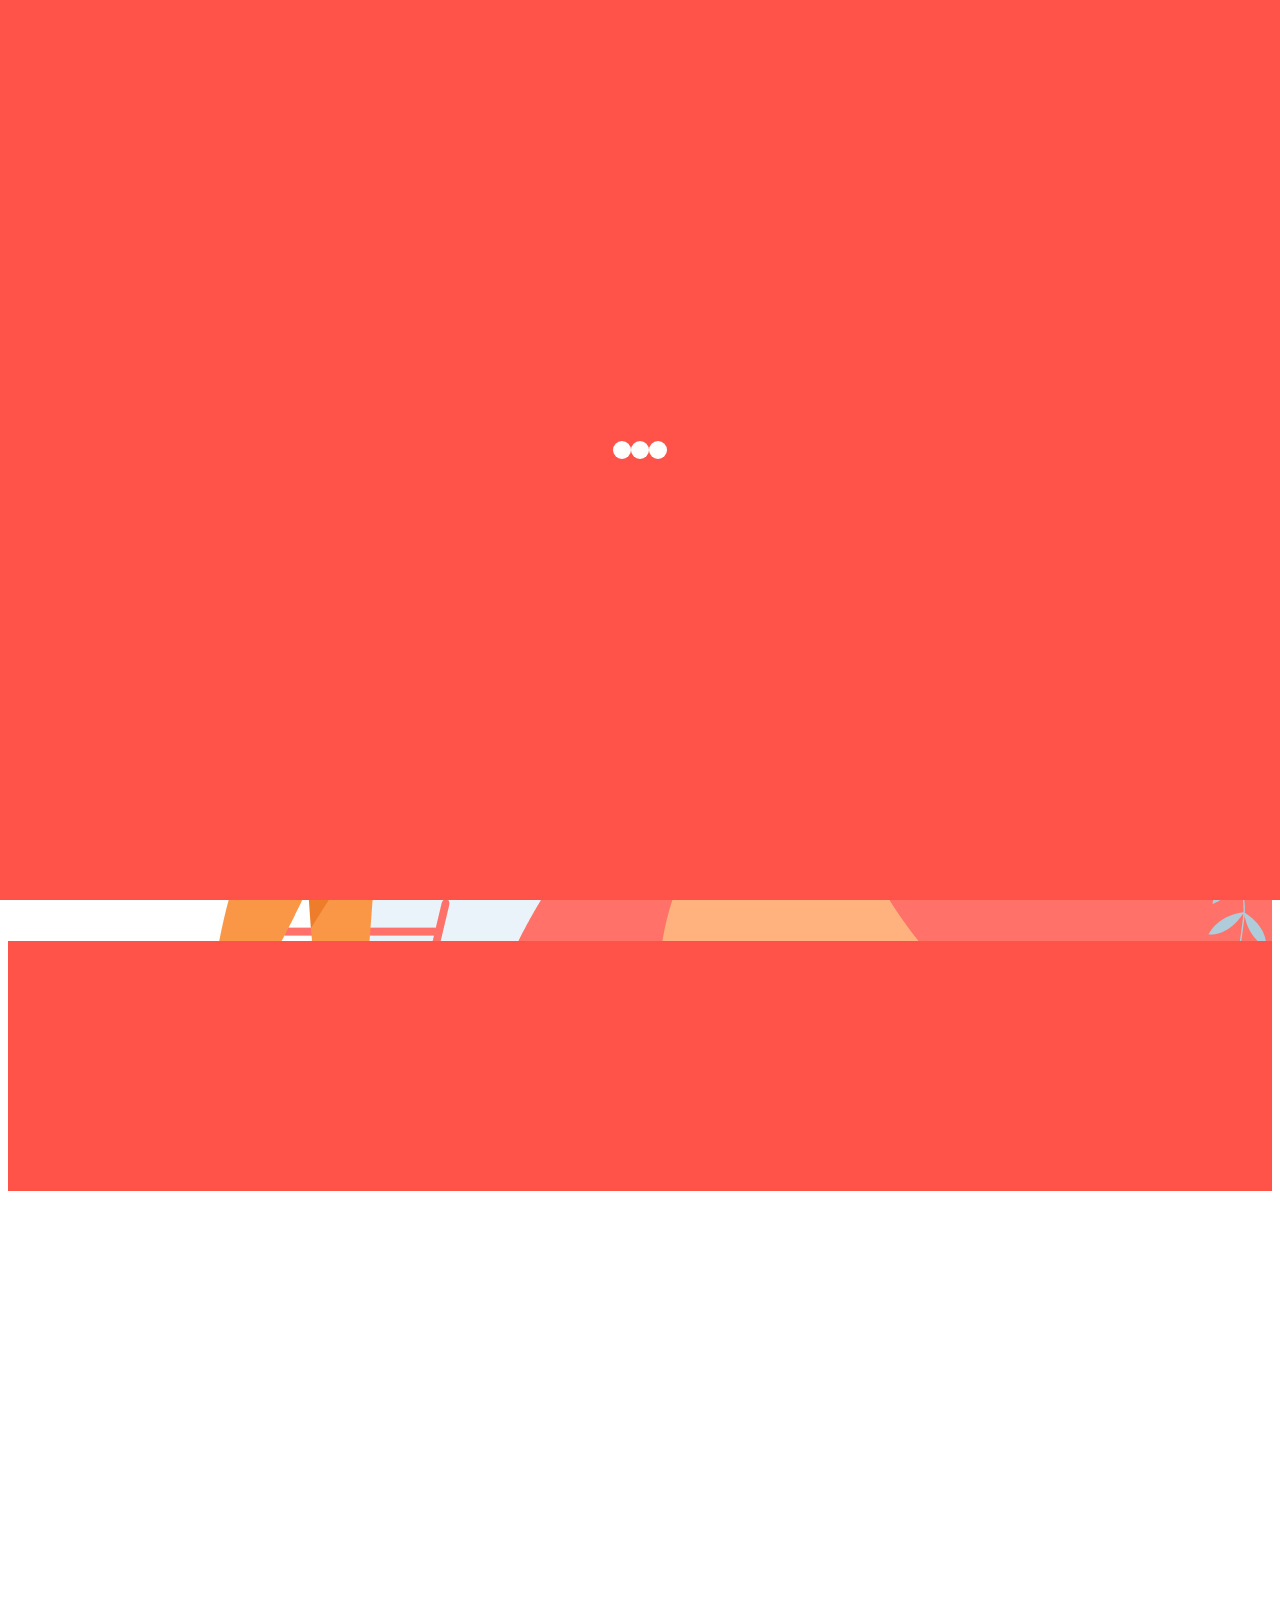
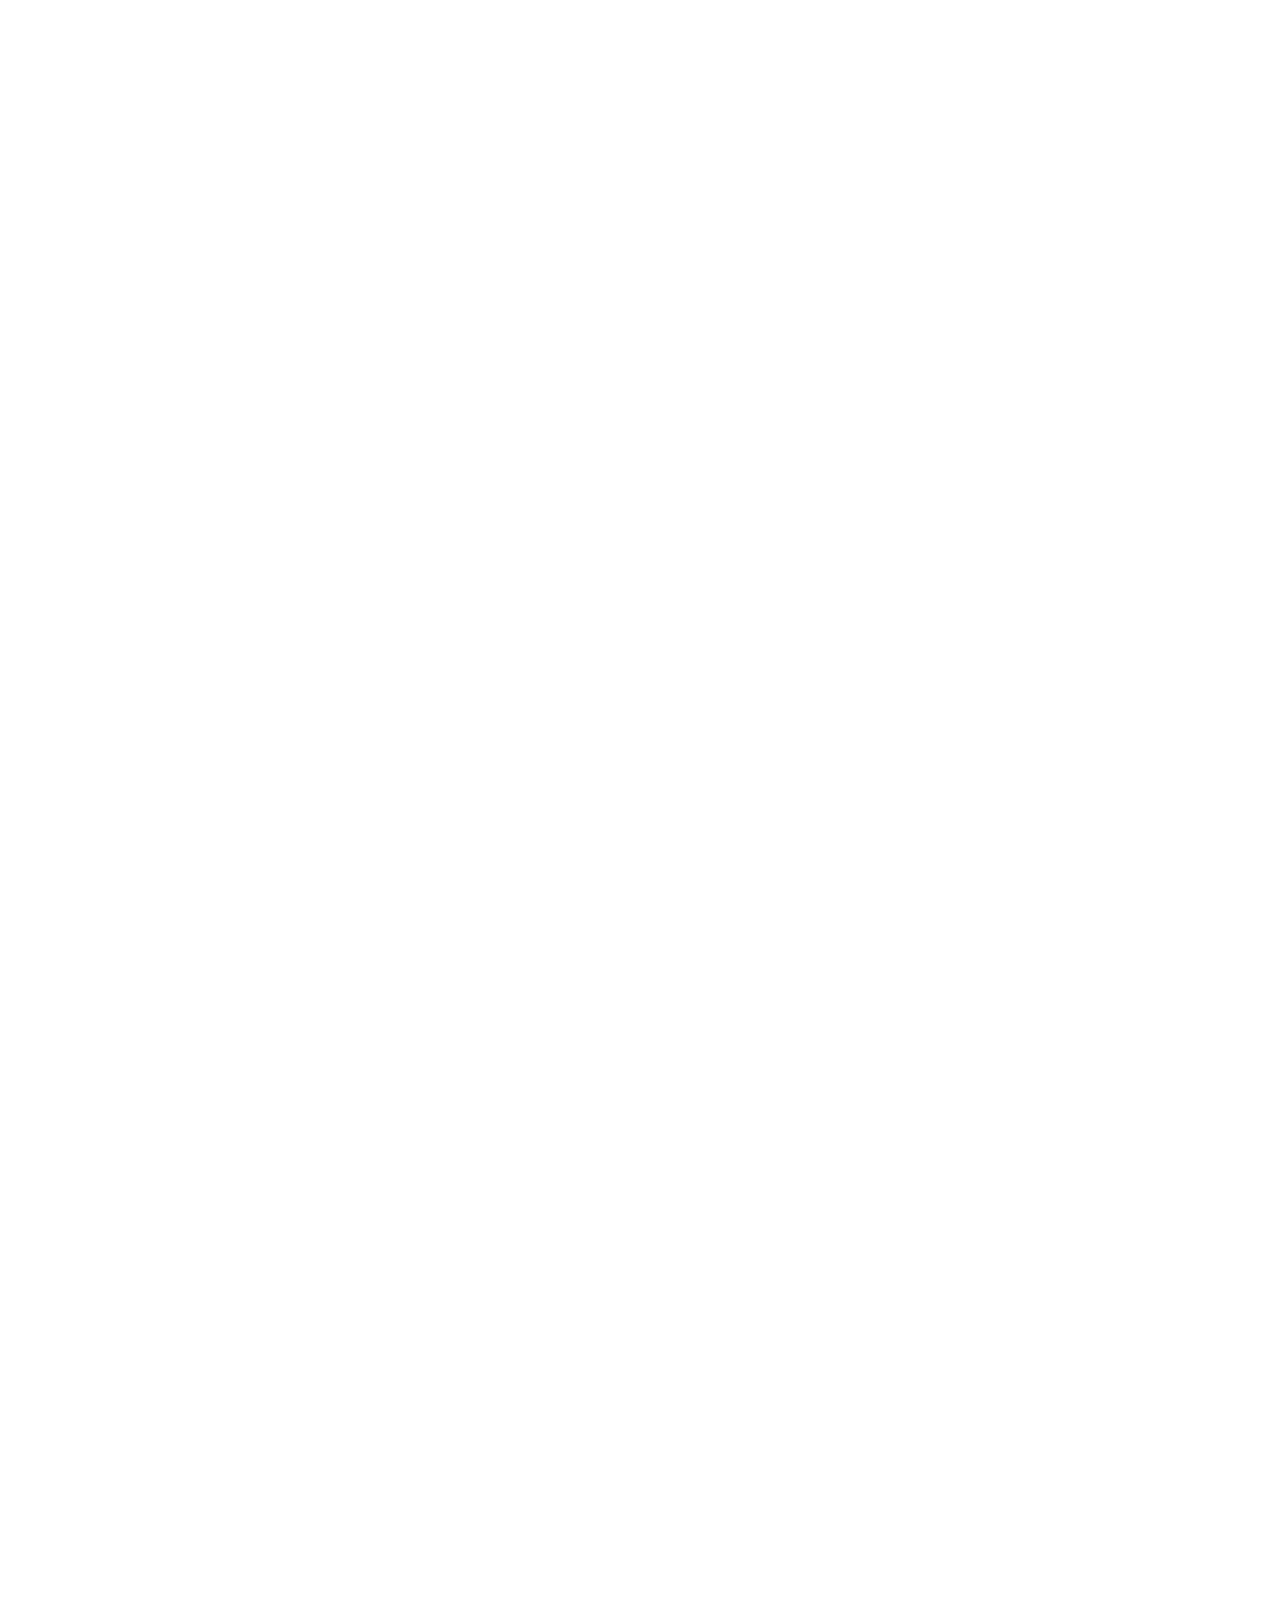
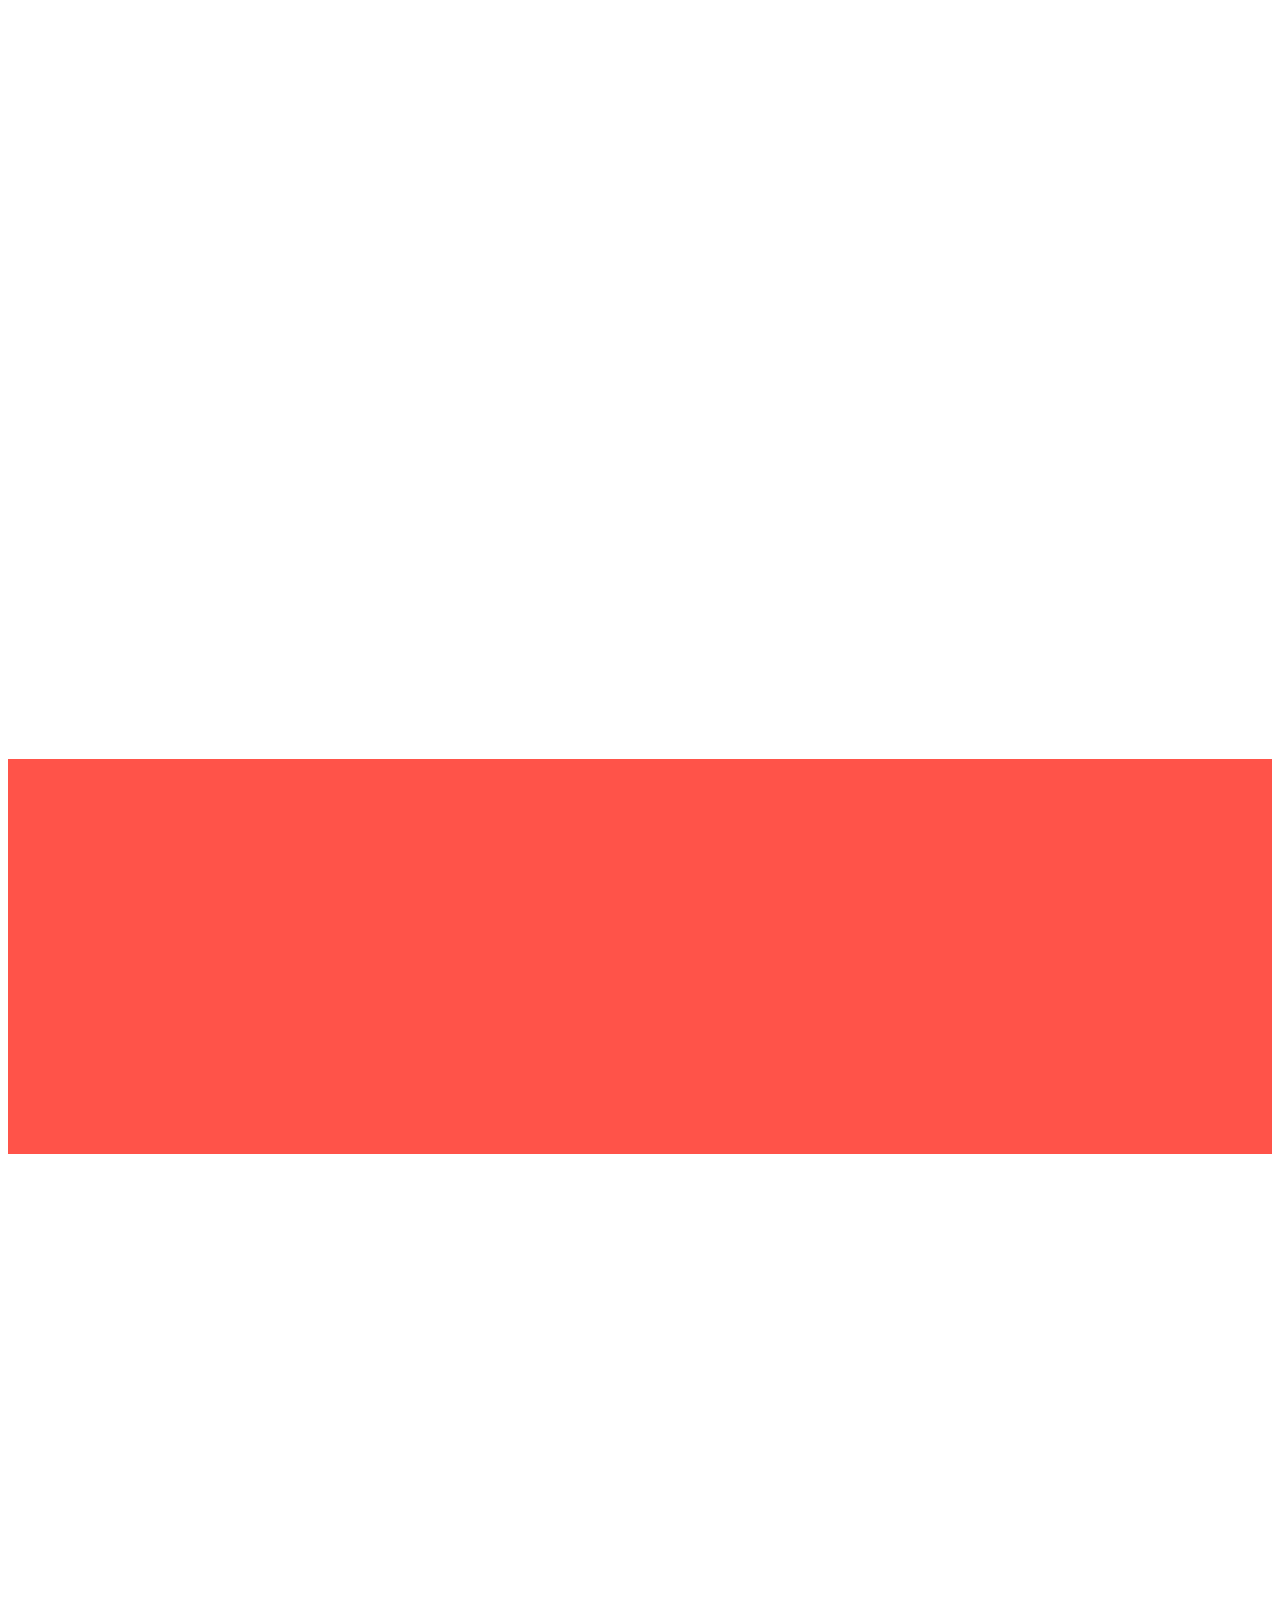
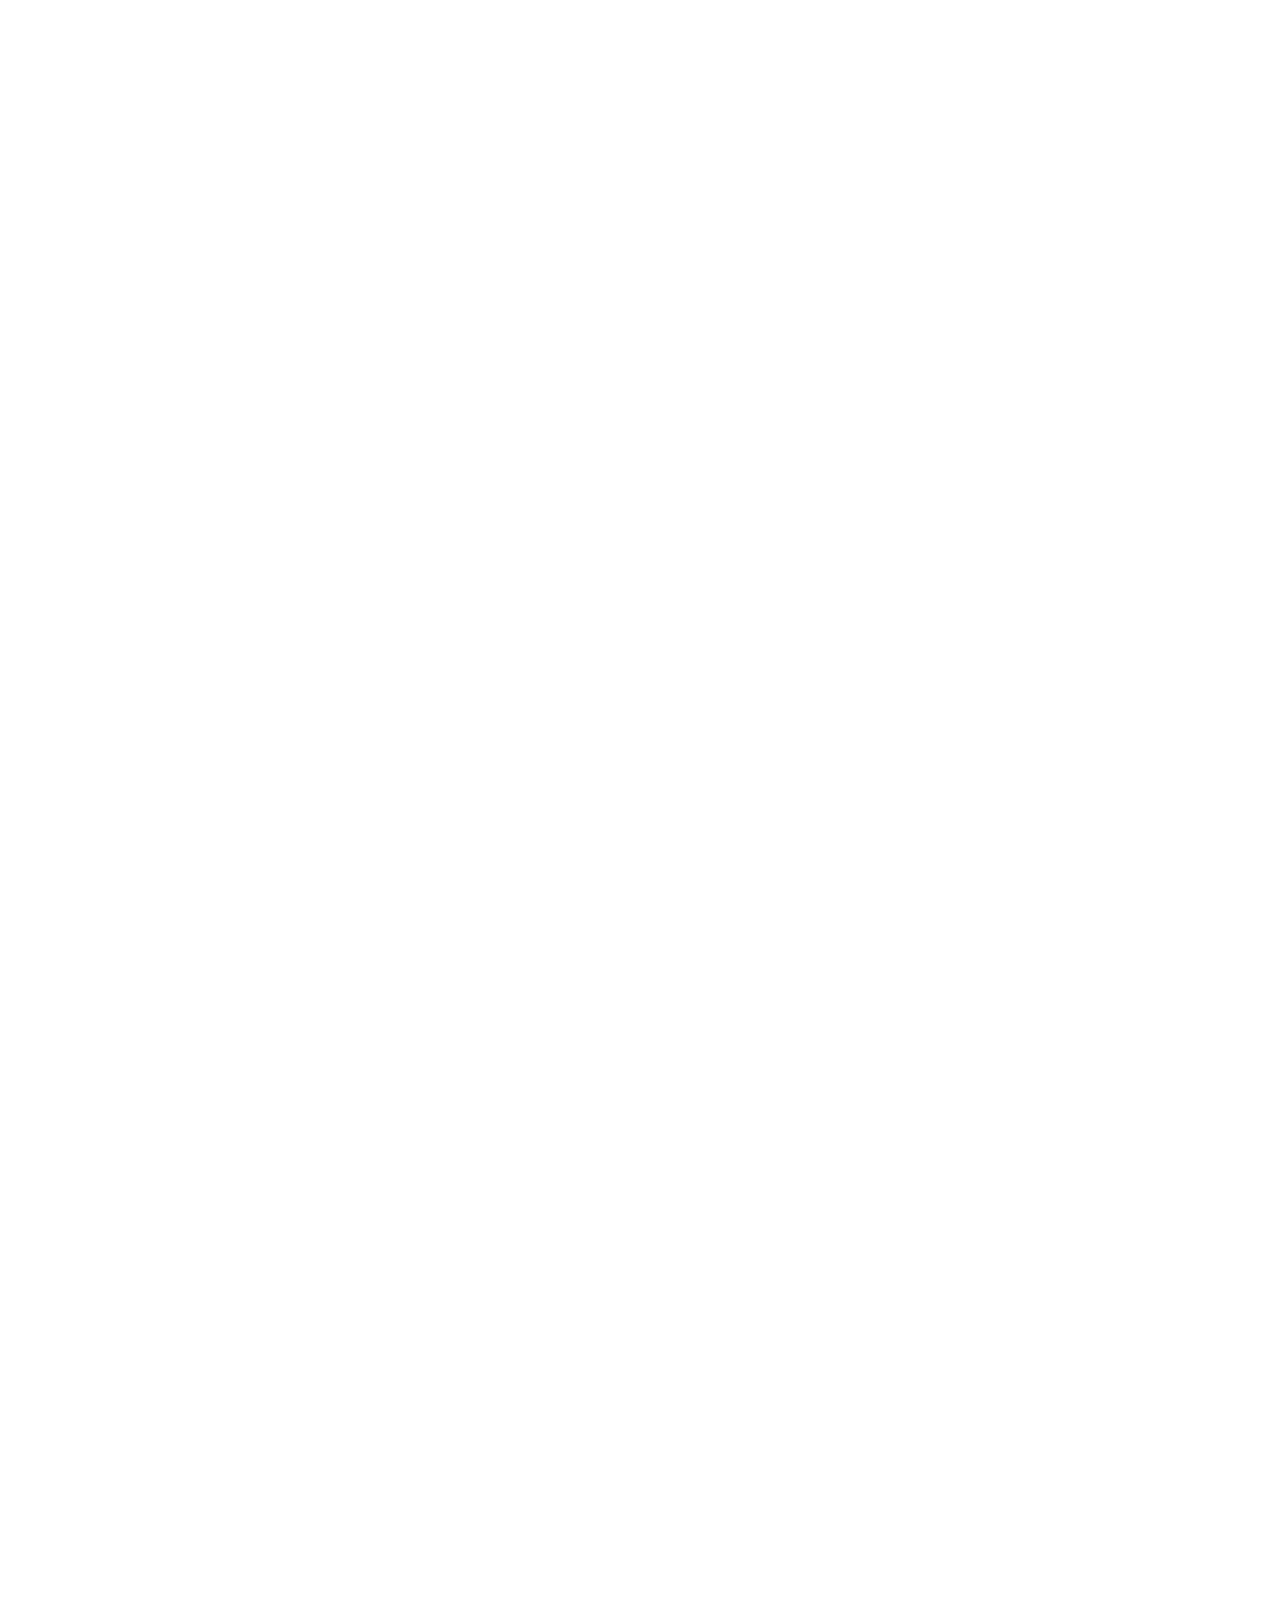
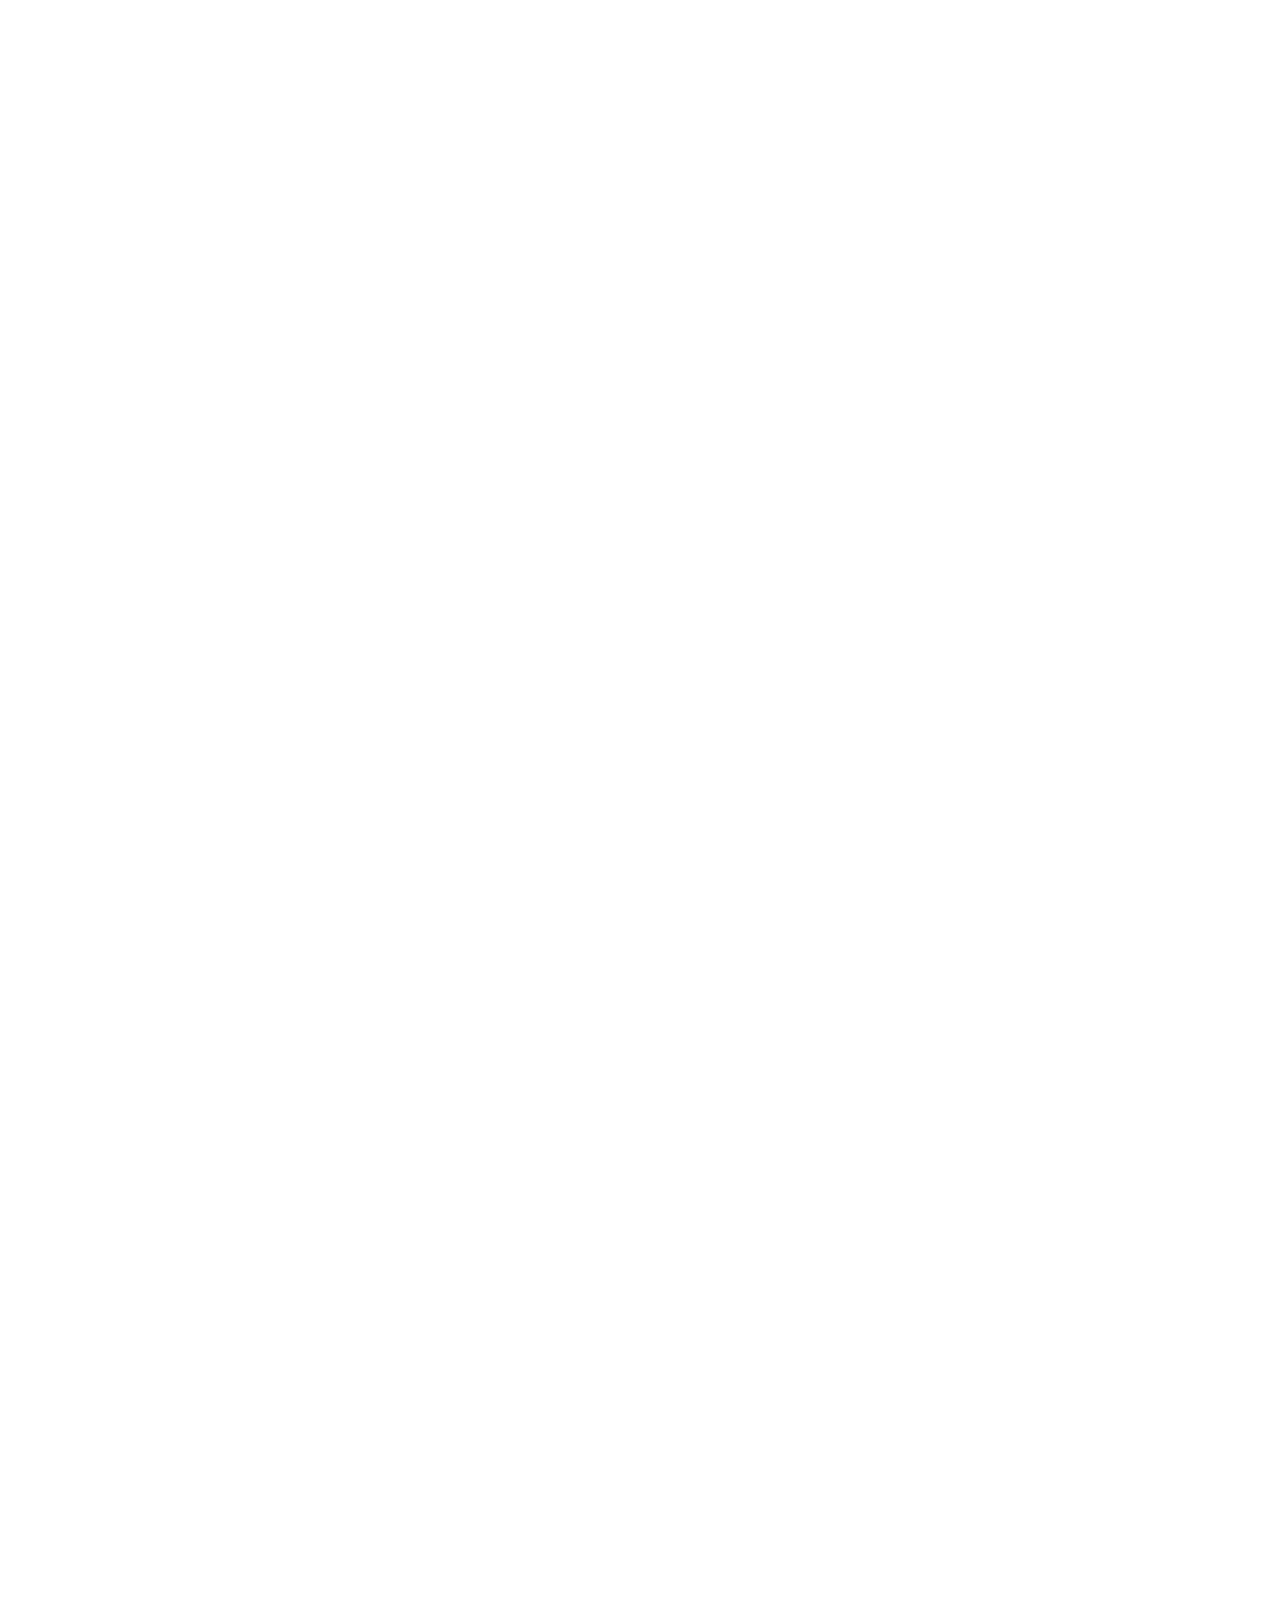
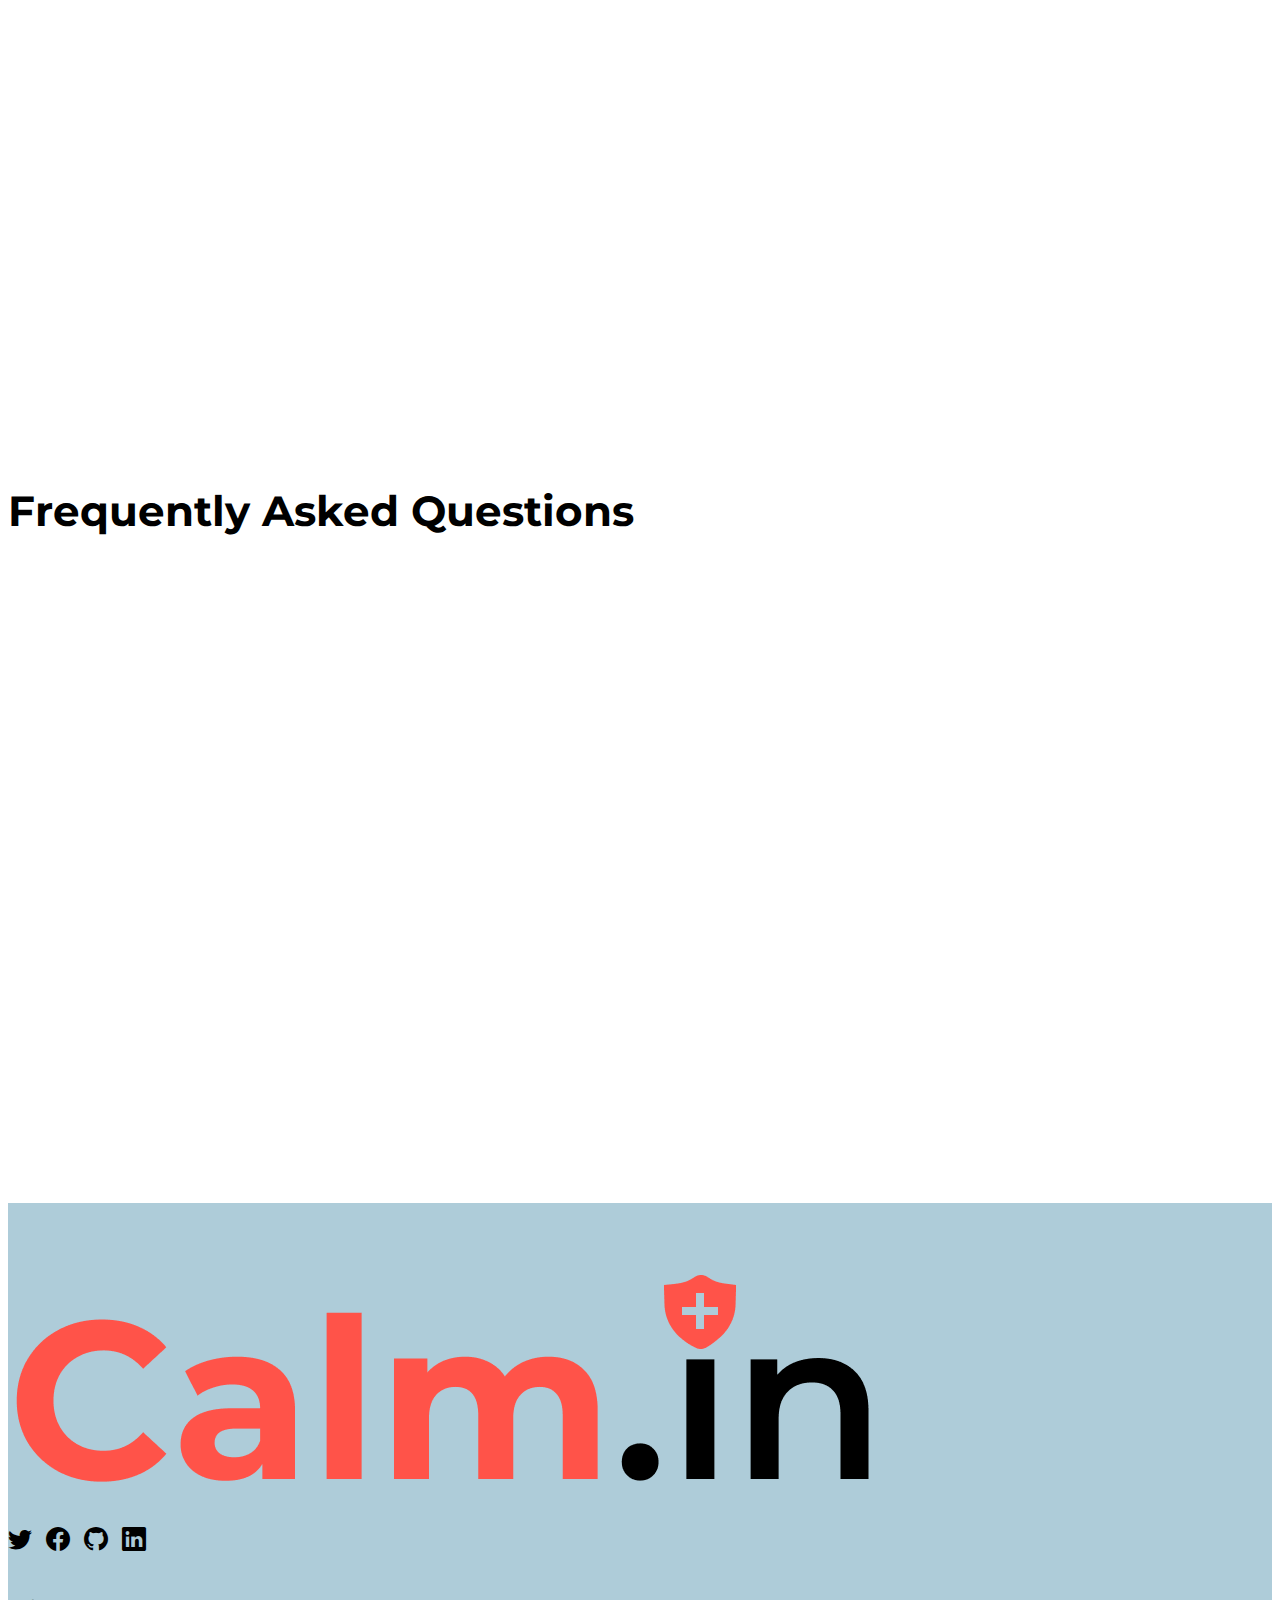
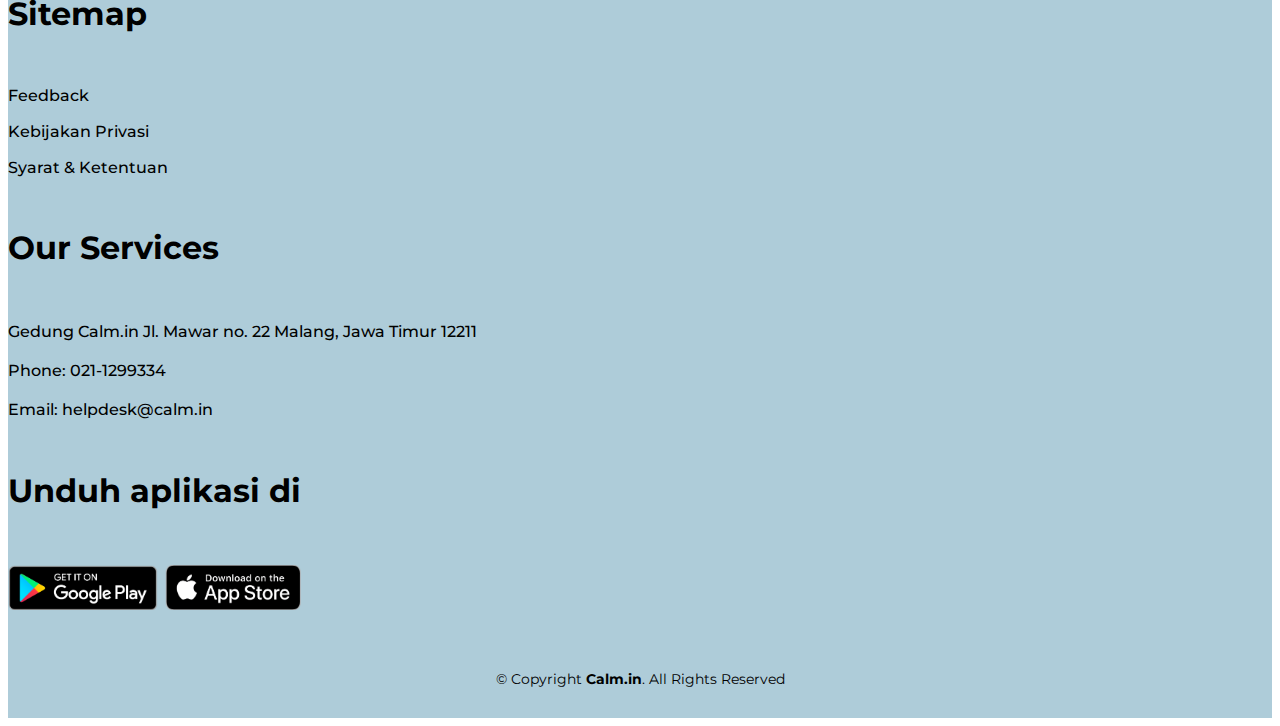
==== index.html @ 60eb02d7 "Add google analytics" ====
<!DOCTYPE html>
<html lang="id">
	<head>
		<!-- Required meta tags -->
		<meta charset="utf-8" />
		<meta name="viewport" content="width=device-width, initial-scale=1" />
		<link
			rel="shortcut icon"
			href="assets/img/favicon.png"
			type="image/x-icon"
		/>
		<!-- Google Font -->
		<link rel="preconnect" href="https://fonts.googleapis.com" />
		<link rel="preconnect" href="https://fonts.gstatic.com" crossorigin />
		<link
			href="https://fonts.googleapis.com/css2?family=Montserrat:wght@100;200;300;400;500;600;700;800;900&display=swap"
			rel="stylesheet"
		/>
		<!-- AOS CSS -->
		<link href="https://unpkg.com/aos@2.3.1/dist/aos.css" rel="stylesheet" />
		<!-- Swiper CSS -->
		<link
			rel="stylesheet"
			href="https://unpkg.com/swiper@7/swiper-bundle.min.css"
		/>
		<!-- Bootstrap CSS -->
		<link
			href="https://cdn.jsdelivr.net/npm/bootstrap@5.0.1/dist/css/bootstrap.min.css"
			rel="stylesheet"
			integrity="sha384-+0n0xVW2eSR5OomGNYDnhzAbDsOXxcvSN1TPprVMTNDbiYZCxYbOOl7+AMvyTG2x"
			crossorigin="anonymous"
		/>
		<link
			rel="stylesheet"
			href="https://cdn.jsdelivr.net/npm/bootstrap-icons@1.7.0/font/bootstrap-icons.css"
		/>
		<!-- Local CSS -->
		<link rel="stylesheet" href="assets/css/style.css" />
		<!-- Global site tag (gtag.js) - Google Analytics -->
		<script
			async
			src="https://www.googletagmanager.com/gtag/js?id=G-8P9V1N4BRH"
		></script>
		<script>
			window.dataLayer = window.dataLayer || [];
			function gtag() {
				dataLayer.push(arguments);
			}
			gtag("js", new Date());

			gtag("config", "G-8P9V1N4BRH");
		</script>
		<title>Calm.in | Your Mental Health Provider</title>
	</head>
	<body>
		<header id="header" class="header sticky-top">
			<div
				class="
					container-fluid container-xl
					d-flex
					align-items-center
					justify-content-between
				"
			>
				<a
					href="javascript:window.location.href=window.location.href"
					class="logo d-flex align-items-center"
				>
					<img src="assets/img/Logo.png" alt="Logo Calm.in" />
				</a>

				<nav id="navbar" class="navbar">
					<ul>
						<li><a class="nav-link scrollto active" href="#">Beranda</a></li>
						<li>
							<a class="nav-link scrollto" href="#">Artikel</a>
						</li>
						<li>
							<a class="nav-link scrollto" href="#">Layanan</a>
						</li>
						<li>
							<a class="nav-link scrollto" href="#">Tentang</a>
						</li>
						<li>
							<button class="getstarted scrollto disabled">Masuk</button>
						</li>
					</ul>
					<i class="bi bi-list mobile-nav-toggle"></i>
				</nav>
			</div>
		</header>
		<section id="hero" class="hero d-flex align-items-center">
			<div class="container">
				<div class="row">
					<div class="col-lg-6 d-flex flex-column justify-content-center">
						<h1 data-aos="fade-up">
							Karena kesehatan mentalmu
							<span class="number-one">No. 1 </span>
						</h1>
						<p class="hero-paragraph" data-aos="fade-up" data-aos-delay="400">
							Konsultasi kesehatan mental, berbagi pengalaman, serta update
							informasi mengenai kesehatan mental, semua dapat dilakukan di
							Calm.in !
						</p>
						<div data-aos="fade-up" data-aos-delay="600">
							<div
								class="
									cta-btn-container
									align-items-center
									text-center text-lg-start
								"
							>
								<a
									class="
										btn-get-started
										scrollto
										d-inline-flex
										align-items-center
										justify-content-center
										align-self-center
										disabled
									"
								>
									<span>Daftar</span>
									<i class="bi bi-arrow-right"></i>
								</a>
								<p class="text-gray">atau</p>
								<a href="#problem" class="text-gray">Selengkapnya</a>
							</div>
						</div>
					</div>
					<div
						class="col-lg-6 hero-img"
						data-aos="zoom-out"
						data-aos-delay="200"
					>
						<img
							src="assets/img/vector-hero.png"
							class="img-fluid"
							alt="Vector Hero"
						/>
					</div>
				</div>
			</div>
		</section>
		<section class="facts text-center">
			<div class="container">
				<h1 data-aos="fade-up">Tahukah kamu?..</h1>
				<p data-aos="fade-up" data-aos-delay="600">
					Hanya ada 600-800 psikiater di seluruh Indonesia (Kementerian
					Kesehatan Indonesia). Ini menghasilkan rasio 0,01 psikiater per
					100.000 orang (WHO, 2014).
				</p>
			</div>
		</section>
		<section id="problem" class="problem">
			<div class="container">
				<h1 data-aos="fade-up">Problematika Kesehatan Mental</h1>
				<div class="row">
					<div class="col-lg-4">
						<div class="box" data-aos="fade-up" data-aos-delay="200">
							<img
								src="assets/img/undraw_medicine_b-1-ol 1.png"
								class="img-fluid"
								alt="Fasilitas kesehatan mental"
							/>
							<p>Belum memadainya fasilitas kesehatan mental.</p>
						</div>
					</div>

					<div class="col-lg-4">
						<div class="box" data-aos="fade-up" data-aos-delay="400">
							<img
								src="assets/img/undraw_thoughts_e-49-y 1.png"
								class="img-fluid"
								alt="Stigma negatif"
							/>
							<p>
								Stigma negatif masyarakat terhadap para penderita gangguan
								kesehatan mental.
							</p>
						</div>
					</div>

					<div class="col-lg-4">
						<div class="box" data-aos="fade-up" data-aos-delay="600">
							<img
								src="assets/img/undraw_studying_s-3-l7 1.png"
								class="img-fluid"
								alt="Pengetahuan kesehatan mental"
							/>
							<p>
								Minimnya pengetahuan serta kesadaran terhadap kesehatan mental.
							</p>
						</div>
					</div>
				</div>
			</div>
		</section>
		<section class="answer">
			<div class="container">
				<div class="row">
					<div
						class="col-lg-6 text-center"
						data-aos="fade-up"
						data-aos-delay="600"
					>
						<img
							src="assets/img/undraw_active_support_re_b7sj 1.png"
							class="img-fluid"
							alt="Support kesehatan mental"
							width="80%"
						/>
					</div>

					<div class="col-lg-6">
						<h1 data-aos="fade-up">Calm.in menjawab</h1>
						<p data-aos="fade-up" data-aos-delay="400">
							Calm.in hadir dalam rangka menjawab permasalahan yang sering
							terjadi di dunia kesehatan mental. Melalui fitur serta layanan
							Calm.in, kami harap dapat turut membantu mendorong kesejahteraan
							kesehatan mental masyarakat.
						</p>
					</div>
				</div>
				<!-- / row -->
			</div>
		</section>
		<section class="article">
			<div class="container">
				<div class="title">
					<div class="left-title">
						<h1 data-aos="fade-up">Artikel Kesehatan Mental</h1>
					</div>
					<div class="right-title">
						<a href="#" class="fw-bold" data-aos="fade-up" data-aos-delay="800"
							>Selengkapnya ></a
						>
					</div>
				</div>
				<p data-aos="fade-up">
					Update terus informasi kesehatan mental di sini!
				</p>
				<div class="row">
					<div class="col-lg-4" data-aos="fade-up" data-aos-delay="200">
						<div class="post-box">
							<div class="post-img">
								<img
									src="assets/img/article-1.jpg"
									class="img-fluid"
									alt="Menjaga kesehatan mental"
								/>
							</div>
							<h3 class="post-title">7 Cara Menjaga Kesehatan Mental</h3>
							<div class="post-date">
								<span style="font-weight: 600">Arturo Roman</span> | 30 November
								2021
							</div>
						</div>
					</div>

					<div class="col-lg-4" data-aos="fade-up" data-aos-delay="400">
						<div class="post-box">
							<div class="post-img">
								<img
									src="assets/img/article-2.jpg"
									class="img-fluid"
									alt="Be happy"
								/>
							</div>
							<h3 class="post-title">Pentingnya Menjaga Kebahagiaan</h3>
							<div class="post-date">
								<span style="font-weight: 600">Robinson K.</span> | 20 November
								2021
							</div>
						</div>
					</div>

					<div class="col-lg-4" data-aos="fade-up" data-aos-delay="600">
						<div class="post-box">
							<div class="post-img">
								<img
									src="assets/img/article-3.jpg"
									class="img-fluid"
									alt="No more burnout"
								/>
							</div>
							<h3 class="post-title">Cara Ampuh Mengatasi Burnout</h3>
							<div class="post-date">
								<span style="font-weight: 600">Julia Roberts</span> | 12 Agustus
								2021
							</div>
						</div>
					</div>
				</div>
			</div>
		</section>
		<section class="services"></section>
		<section class="testimonials">
			<div class="container">
				<div
					class="testimonials-slider swiper-container"
					data-aos="fade-up"
					data-aos-delay="100"
				>
					<div class="swiper-wrapper">
						<div class="swiper-slide">
							<div class="testimonial-item">
								<img
									src="assets/img/testimonials-1.jpg"
									class="testimonial-img img-fluid"
									alt=""
								/>
								<h3>Martha Nielsen</h3>
								<h4>19 Tahun</h4>
								<p>
									“ Dulu aku sempat ngalamin yang namanya stress dan burnout
									karena dunia perkuliahan, di Calm.in aku belajar yang disebut
									dengan stress management dimana aku bisa tetep produktif di
									sela-sela kegiatan aku.”
								</p>
							</div>
						</div>
						<!-- End testimonial item -->

						<div class="swiper-slide">
							<div class="testimonial-item">
								<img
									src="assets/img/testimonials-2.jpg"
									class="testimonial-img img-fluid"
									alt=""
								/>
								<h3>Sara Wilsson</h3>
								<h4>23 Tahun</h4>
								<p>
									“Kata siapa konsultasi ke psikolog itu ribet dan mahal? Di
									Calm.in kamu bisa konsultasi langsung ke psikolog tanpa ribet
									dan tentunya sudah berpengalaman.”
								</p>
							</div>
						</div>
						<!-- End testimonial item -->

						<div class="swiper-slide">
							<div class="testimonial-item">
								<img
									src="assets/img/testimonials-3.jpg"
									class="testimonial-img img-fluid"
									alt=""
								/>
								<h3>Jonas Kahnwald</h3>
								<h4>24 Tahun</h4>
								<p>
									"Kehadrian Calm.in benar-benar membantu dunia kesehatan mental
									khususnya dalam mencerdaskan kesadaran kesehatan mental di
									Indonesia."
								</p>
							</div>
						</div>
						<!-- End testimonial item -->
					</div>
					<div class="swiper-pagination"></div>
				</div>
			</div>
		</section>
		<section id="faq" class="faq section-bg">
			<div class="container">
				<h1>Frequently Asked Questions</h1>
				<div class="faq-list">
					<ul>
						<li data-aos="fade-up">
							<i class="bi bi-question-circle icon-help"></i>
							<a
								data-bs-toggle="collapse"
								class="collapse"
								data-bs-target="#faq-list-1"
								>Apasih Calm.in itu? <i class="bi bi-chevron-down icon-show"></i
								><i class="bi bi-chevron-up icon-close"></i
							></a>
							<div
								id="faq-list-1"
								class="collapse show"
								data-bs-parent=".faq-list"
							>
								<p>Calm.in adalah aplikasi pembantu kesehatan mentalmu:)</p>
							</div>
						</li>

						<li data-aos="fade-up" data-aos-delay="100">
							<i class="bi bi-question-circle icon-help"></i>
							<a
								data-bs-toggle="collapse"
								data-bs-target="#faq-list-2"
								class="collapsed"
								>Bagaimana cara memanfaatkan layanan Calm.in?
								<i class="bi bi-chevron-down icon-show"></i
								><i class="bi bi-chevron-up icon-close"></i
							></a>
							<div id="faq-list-2" class="collapse" data-bs-parent=".faq-list">
								<p>
									Cara untuk memanfaatkan layanan Calm.in sangat mudah! Kamu
									hanya perlu mengunjungi halaman layanan lalu ikuti
									langkah-langkah yang tertera!
								</p>
							</div>
						</li>

						<li data-aos="fade-up" data-aos-delay="200">
							<i class="bi bi-question-circle icon-help"></i>
							<a
								data-bs-toggle="collapse"
								data-bs-target="#faq-list-3"
								class="collapsed"
								>Apakah Calm.in dapat dimanfaatkan secara gratis?
								<i class="bi bi-chevron-down icon-show"></i
								><i class="bi bi-chevron-up icon-close"></i
							></a>
							<div id="faq-list-3" class="collapse" data-bs-parent=".faq-list">
								<p>
									Calm.in hadir dalam mode gratis serta berbayar. Tentunya mode
									berbayar memungkinkan kamu untuk memanfaatkan fitur Calm.in
									secara tidak terbatas!
								</p>
							</div>
						</li>

						<li data-aos="fade-up" data-aos-delay="300">
							<i class="bi bi-question-circle icon-help"></i>
							<a
								data-bs-toggle="collapse"
								data-bs-target="#faq-list-4"
								class="collapsed"
								>Bagaimana cara berkonsultasi ke ahli psikologi?
								<i class="bi bi-chevron-down icon-show"></i
								><i class="bi bi-chevron-up icon-close"></i
							></a>
							<div id="faq-list-4" class="collapse" data-bs-parent=".faq-list">
								<p>
									Pastikan kamu menggunakan aplikasi Calm.in secara berbayar
									baru setelah itu kamu akan diarahkan untuk berkonsultasi
									dengan ahli psikologi.
								</p>
							</div>
						</li>

						<li data-aos="fade-up" data-aos-delay="400">
							<i class="bi bi-question-circle icon-help"></i>
							<a
								data-bs-toggle="collapse"
								data-bs-target="#faq-list-5"
								class="collapsed"
								>Bagaimana cara bergabung ke grup konsultasi kesehatan mental?
								<i class="bi bi-chevron-down icon-show"></i
								><i class="bi bi-chevron-up icon-close"></i
							></a>
							<div id="faq-list-5" class="collapse" data-bs-parent=".faq-list">
								<p>
									Caranya sangat mudah! Kamu hanya tinggal membuka menu layanan
									setelah itu kamu akan diarahkan untuk bergabung ke grup
									konsultasi!
								</p>
							</div>
						</li>
					</ul>
				</div>
			</div>
		</section>
		<footer id="footer" class="footer">
			<div class="footer-top">
				<div class="container">
					<div class="row gy-4">
						<div class="col-lg-3 col-7 footer-info text-center mx-auto">
							<div class="col-lg-10 col-md-5 mx-auto">
								<a
									href="javascript:window.location.href=window.location.href"
									class="logo"
								>
									<img
										src="assets/img/Logo.png"
										class="img-fluid"
										alt="Logo Calm.in"
									/>
								</a>
							</div>
							<div class="social-links mt-3">
								<a href="#" class="twitter"><i class="bi bi-twitter"></i></a>
								<a href="#" class="facebook"><i class="bi bi-facebook"></i></a>
								<a href="#" class="instagram"><i class="bi bi-github"></i></a>
								<a href="#" class="linkedin"><i class="bi bi-linkedin"></i></a>
							</div>
						</div>

						<div class="col-lg-2 col-6 footer-links">
							<h4>Sitemap</h4>
							<ul>
								<li>
									<a href="#">Feedback</a>
								</li>
								<li>
									<a href="#">Kebijakan Privasi</a>
								</li>
								<li>
									<a href="#">Syarat & Ketentuan</a>
								</li>
							</ul>
						</div>

						<div class="col-lg-3 col-6 footer-links">
							<h4>Our Services</h4>
							<ul>
								<li>
									Gedung Calm.in Jl. Mawar no. 22 Malang, Jawa Timur 12211
								</li>
								<li>Phone: 021-1299334</li>
								<li>Email: helpdesk@calm.in</li>
							</ul>
						</div>

						<div
							class="
								col-lg-4 col-md-12
								footer-contact
								text-center text-lg-start
							"
						>
							<h4>Unduh aplikasi di</h4>
							<div class="badge mx-auto">
								<img
									src="assets/img/google-play-badge.png"
									alt="Google play"
									class="img-flud"
									width="150"
								/>
								<img
									src="assets/img/app-store-badge.png"
									alt="App store"
									class="img-flud"
									width="150"
								/>
							</div>
						</div>
					</div>
				</div>
			</div>

			<div class="container">
				<div class="copyright">
					&copy; Copyright <strong><span>Calm.in</span></strong
					>. All Rights Reserved
				</div>
			</div>
		</footer>
		<div class="back-to-top d-flex align-items-center justify-content-center">
			<i class="bi bi-arrow-up-short"></i>
		</div>
		<div class="spinner">
			<div class="bounce1"></div>
			<div class="bounce2"></div>
			<div class="bounce3"></div>
		</div>
		<script
			src="https://cdn.jsdelivr.net/npm/bootstrap@5.0.1/dist/js/bootstrap.bundle.min.js"
			integrity="sha384-gtEjrD/SeCtmISkJkNUaaKMoLD0//ElJ19smozuHV6z3Iehds+3Ulb9Bn9Plx0x4"
			crossorigin="anonymous"
		></script>
		<script src="assets/js/jquery-3.6.0.min.js"></script>
		<script src="assets/js/sweetalert2/dist/sweetalert2.all.min.js"></script>
		<script src="https://unpkg.com/swiper@7/swiper-bundle.min.js"></script>
		<script src="https://unpkg.com/aos@2.3.1/dist/aos.js"></script>
		<script src="assets/js/script.js"></script>
	</body>
</html>
---- assets/css/style.css ----
:root {
	--color-primary: #ff5349;
}

body {
	font-family: "Montserrat", sans-serif;
}

a {
	text-decoration: none;
	color: inherit;
}

section {
	overflow: hidden;
}

/*--------------------------------------------------------------
# Header
--------------------------------------------------------------*/
.header {
	transition: all 0.5s;
	z-index: 997;
	padding: 20px 0;
}

.header.header-scrolled {
	background: #fff;
	padding: 15px 0;
	box-shadow: 0px 2px 20px rgba(68, 83, 109, 0.2);
}

.header .logo {
	line-height: 0;
}

.header .logo img {
	max-height: 40px;
	margin-right: 6px;
}

/*--------------------------------------------------------------
  # Navigation Menu
  --------------------------------------------------------------*/
/**
  * Desktop Navigation 
  */
.navbar {
	padding: 0;
}

.navbar ul {
	margin: 0;
	padding: 0;
	display: flex;
	list-style: none;
	align-items: center;
}

.navbar li {
	position: relative;
}

.navbar a {
	display: flex;
	align-items: center;
	justify-content: space-between;
	padding: 10px 0 10px 30px;
	font-size: 16px;
	font-weight: 500;
	color: #000;
	white-space: nowrap;
	transition: 0.3s;
}

.navbar a i {
	font-size: 12px;
	line-height: 0;
	margin-left: 5px;
}

.navbar a:hover,
.navbar .active,
.navbar .active:focus,
.navbar a:active,
.navbar a:focus,
.navbar li:hover > a,
.navbar-mobile a:hover,
.navbar-mobile .active,
.navbar-mobile li:hover > a {
	color: var(--color-primary);
}

.navbar .getstarted {
	background: #fff;
	padding: 8px 20px;
	margin-left: 30px;
	border: var(--color-primary) solid 2px;
	border-radius: 8px;
	color: var(--color-primary);
}

.navbar .getstarted:hover {
	color: #fff;
	background: var(--color-primary);
}

/**
  * Mobile Navigation 
  */
.mobile-nav-toggle {
	color: var(--color-primary);
	font-size: 28px;
	cursor: pointer;
	display: none;
	line-height: 0;
	transition: 0.5s;
}

.mobile-nav-toggle.bi-x {
	color: #fff;
}

@media (max-width: 991px) {
	.mobile-nav-toggle {
		display: block;
	}
	.navbar ul {
		display: none;
	}
}

.navbar-mobile {
	position: fixed;
	overflow: hidden;
	top: 0;
	right: 0;
	left: 0;
	bottom: 0;
	background: rgba(255, 83, 73, 0.9);
	transition: 0.3s;
}

.navbar-mobile .mobile-nav-toggle {
	position: absolute;
	top: 15px;
	right: 15px;
}

.navbar-mobile ul {
	display: block;
	position: absolute;
	top: 55px;
	right: 15px;
	bottom: 15px;
	left: 15px;
	padding: 10px 0;
	border-radius: 10px;
	background-color: #fff;
	overflow-y: auto;
	transition: 0.3s;
}

.navbar-mobile a {
	padding: 10px 20px;
	font-size: 15px;
	color: #000;
}

.navbar-mobile .getstarted {
	margin: 15px;
}

/*--------------------------------------------------------------
# Hero Section
--------------------------------------------------------------*/
.hero {
	width: 100%;
	height: 90vh;
}

.hero h1 {
	margin: 0;
	font-size: 48px;
	font-weight: 700;
	color: #000;
}

.hero p.hero-paragraph {
	color: #000;
	margin: 15px 0 0 0;
	font-size: 20px;
	font-weight: 400;
}

.hero .btn-get-started {
	cursor: pointer;
	line-height: 0;
	padding: 15px 40px;
	border-radius: 8px;
	transition: 0.5s;
	color: #fff;
	background: var(--color-primary);
}

.hero .btn-get-started span {
	font-weight: 600;
	font-size: 16px;
	letter-spacing: 1px;
}

.hero .btn-get-started i {
	margin-left: 5px;
	font-size: 18px;
	transition: 0.3s;
}

.hero .btn-get-started:hover i {
	transform: translateX(5px);
}

.hero .hero-img {
	text-align: right;
}

.hero .number-one {
	color: var(--color-primary);
}

.cta-btn-container {
	display: flex;
	flex-direction: row;
	align-items: center;
}

.cta-btn-container > * {
	margin: 20px 0.3rem;
}

.text-gray {
	color: #9b9b9b;
}

a.text-gray {
	font-weight: 500;
	text-decoration: underline;
	transition: all 0.1s ease-out;
}

a.text-gray:hover {
	color: #9b9b9b;
	font-weight: 600;
}

@media (max-width: 991px) {
	.hero {
		height: auto;
		padding: 120px 0 60px 0;
	}
	.hero .hero-img {
		text-align: center;
		margin-top: 80px;
	}
	.hero .hero-img img {
		width: 80%;
	}
}

@media (max-width: 768px) {
	.hero {
		text-align: center;
	}
	.hero h1 {
		font-size: 32px;
	}
	.hero h2 {
		font-size: 24px;
	}
	.hero .hero-img img {
		width: 100%;
	}
}

@media (max-width: 576px) {
	.cta-btn-container {
		flex-direction: column;
		margin: 10px 0;
	}
	.cta-btn-container > * {
		margin: 3px;
	}
}

/*--------------------------------------------------------------
# Facts Section
--------------------------------------------------------------*/
.facts {
	background-color: var(--color-primary);
	padding: 2.5rem 0;
	color: #fff;
}
.facts .container > * {
	margin: 1.5rem 0;
}
h1 {
	font-weight: 700;
	font-size: calc(1rem + 2vw);
}
.facts p {
	font-size: 1.2rem;
	font-weight: 400;
}

/*--------------------------------------------------------------
# Problem Section
--------------------------------------------------------------*/
.problem .container {
	padding-top: 5rem;
	padding-bottom: 5rem;
}

.problem .box {
	padding: 2rem;
	text-align: center;
}

.problem .box img {
	padding: 30px 10px;
	transition: 0.5s;
	transform: scale(1.1);
}

.problem .box p {
	color: #000;
	font-weight: 500;
}

.problem .box:hover img {
	transform: scale(1);
}

@media (max-width: 991px) {
	.problem .box img {
		width: 20rem;
	}
}

/*--------------------------------------------------------------
# Answer Section
--------------------------------------------------------------*/
.answer {
	padding: 2rem 0;
	background-color: var(--color-primary);
}

.answer .row {
	display: flex;
	align-items: center;
	color: #fff;
}

.answer p {
	margin: 1.5rem 0;
	font-size: 20px;
	font-weight: 300;
	text-align: justify;
}

/*--------------------------------------------------------------
# Article Section
--------------------------------------------------------------*/
.article {
	padding: 2.5rem 0;
}

.article .col-lg-4 {
	margin: 2rem 0;
}

.article .post-box {
	cursor: pointer;
	box-shadow: 0px 0 30px rgba(1, 41, 112, 0.2);
	transition: 0.3s;
	height: 100%;
	overflow: hidden;
	padding: 30px;
	border-radius: 8px;
	position: relative;
	display: flex;
	flex-direction: column;
}

.article .title {
	display: flex;
	justify-content: space-between;
	align-items: center;
}

.article .right-title a {
	color: var(--color-primary);
	font-size: 1.3rem;
}

.article .right-title a:hover {
	text-decoration: underline;
}

.article p {
	font-size: 1.1rem;
}

.article .post-box .post-img {
	overflow: hidden;
	margin: -30px -30px 15px -30px;
	position: relative;
}

.article .post-box .post-img img {
	transition: 0.5s;
}

.article .post-box .post-date {
	font-size: 16px;
	font-weight: 500;
	color: #9b9b9b;
	display: block;
	margin-bottom: 10px;
}

.article .post-box .post-title {
	font-size: 18px;
	color: var(--color-primary);
	font-weight: 700;
	margin-bottom: 18px;
	position: relative;
	transition: 0.3s;
}

.article .post-box:hover .post-title {
	color: #ff7169;
}

.article .post-box:hover .post-img img {
	transform: scale(1.1);
}

@media (max-width: 776px) {
	.article .right-title a {
		display: none;
	}
}

/*--------------------------------------------------------------
# Testimonials Section
--------------------------------------------------------------*/
.testimonials {
	position: relative;
	padding: 80px 0;
	background: linear-gradient(
			0deg,
			rgba(220, 53, 69, 0.6),
			rgba(220, 53, 69, 0.8)
		),
		url("../img/bg-testimonials.jpg");
	background-attachment: fixed;
	background-position: center center;
	background-repeat: no-repeat;
	background-size: cover;
}

.testimonials .section-header {
	margin-bottom: 40px;
}

.testimonials .testimonial-item {
	text-align: center;
	color: #fff;
}

.testimonials .testimonial-item .testimonial-img {
	width: 150px;
	border-radius: 50%;
	border: 6px solid rgba(255, 255, 255, 0.15);
	margin: 0 auto;
}

.testimonials .testimonial-item h3 {
	font-size: 20px;
	font-weight: bold;
	margin: 10px 0 5px 0;
	color: #fff;
}

.testimonials .testimonial-item h4 {
	font-size: 14px;
	color: #ddd;
	margin: 0 0 15px 0;
}

.testimonials .testimonial-item .quote-icon-left,
.testimonials .testimonial-item .quote-icon-right {
	color: rgba(255, 255, 255, 0.4);
	font-size: 26px;
}

.testimonials .testimonial-item .quote-icon-left {
	display: inline-block;
	left: -5px;
	position: relative;
}

.testimonials .testimonial-item .quote-icon-right {
	display: inline-block;
	right: -5px;
	position: relative;
	top: 10px;
}

.testimonials .testimonial-item p {
	font-style: italic;
	margin: 0 auto 15px auto;
	color: #eee;
}

.testimonials .swiper-pagination {
	margin-top: 20px;
	position: relative;
}

.testimonials .swiper-pagination .swiper-pagination-bullet {
	width: 12px;
	height: 12px;
	opacity: 1;
	background-color: rgba(255, 255, 255, 0.4);
}

.testimonials .swiper-pagination .swiper-pagination-bullet-active {
	background-color: #e2b93b;
}

@media (min-width: 1024px) {
	.testimonials {
		background-attachment: fixed;
	}
}

@media (min-width: 992px) {
	.testimonials .testimonial-item p {
		width: 80%;
	}
}

/*--------------------------------------------------------------
# F.A.Q
--------------------------------------------------------------*/
.faq {
	background-color: #fff;
	padding: 2.5rem 0;
}

.faq h1 {
	margin-bottom: 2rem;
}

.faq .faq-list {
	padding: 0;
}

.faq .faq-list ul {
	padding: 0;
	list-style: none;
}

.faq .faq-list li + li {
	margin-top: 10px;
}

.faq .faq-list li {
	padding: 20px;
	background: #fff;
	border-radius: 4px;
	box-shadow: 0px 3px 10px 0px rgba(0, 0, 0, 0.25);
	position: relative;
}

.faq .faq-list a {
	display: block;
	position: relative;
	font-weight: 600;
	padding: 0 30px;
	outline: none;
	cursor: pointer;
}

.faq .faq-list .icon-help {
	position: absolute;
	color: var(--color-primary);
}

.faq .faq-list .icon-show,
.faq .faq-list .icon-close {
	font-size: 24px;
	position: absolute;
	right: 0;
	top: 0;
}

.faq .faq-list p {
	margin-bottom: 0;
	padding: 10px 0 0 0;
}

.faq .faq-list .icon-show {
	display: none;
}

.faq .faq-list a.collapsed {
	color: #343a40;
}

.faq .faq-list a:hover {
	color: var(--color-primary);
}

.faq .faq-list a.collapsed .icon-show {
	display: inline-block;
}

.faq .faq-list a.collapsed .icon-close {
	display: none;
}

@media (max-width: 1200px) {
	.faq .faq-list {
		padding: 0;
	}
}

/*--------------------------------------------------------------
# Footer Section
--------------------------------------------------------------*/
.footer {
	background: #aeccd9;
	padding: 0 0 30px 0;
	font-size: 14px;
}

.footer .footer-top {
	padding: 60px 0 30px 0;
}

@media (max-width: 992px) {
	.footer .footer-top {
		background-position: center bottom;
	}
}

.footer .footer-top .footer-info {
	margin-bottom: 30px;
}

.footer .footer-top .footer-info .logo {
	line-height: 0;
	margin-bottom: 15px;
}

.footer .footer-top .social-links a {
	font-size: 24px;
	display: inline-block;
	color: #000;
	line-height: 0;
	margin-right: 10px;
	transition: 0.3s;
}

.footer .footer-top .social-links a:hover {
	color: #000;
}

.footer .footer-top h4 {
	font-size: 32px;
	font-weight: bold;
	color: #000;
	position: relative;
	padding-bottom: 12px;
}

.footer .footer-top .footer-links {
	margin-bottom: 30px;
}

.footer .footer-top .footer-links ul {
	list-style: none;
	padding: 0;
	margin: 0;
}

.footer .footer-top .footer-links ul li {
	padding: 10px 0;
	color: #000;
	display: flex;
	align-items: center;
	font-weight: 500;
	font-size: 16px;
}

.footer .footer-top .footer-links ul li:first-child {
	padding-top: 0;
}

.footer .footer-top .footer-links ul a {
	color: #000;
	font-weight: 500;
	transition: 0.3s;
	display: inline-block;
	line-height: 1;
}

.footer .footer-top .footer-links ul a:hover {
	text-decoration: underline;
}

.footer .footer-top .footer-contact p {
	line-height: 26px;
}

@media (min-width: 992px) {
	.footer .badge {
		display: flex;
		justify-content: flex-start;
		align-items: center;
	}
}

.footer .copyright {
	text-align: center;
	padding-top: 30px;
	color: #000;
}

/*--------------------------------------------------------------
# Back to top
--------------------------------------------------------------*/
.back-to-top {
	cursor: pointer;
	position: fixed;
	visibility: hidden;
	opacity: 0;
	right: 15px;
	bottom: 15px;
	z-index: 1;
	background: var(--color-primary);
	width: 40px;
	height: 40px;
	border-radius: 50%;
	transition: all 0.5s;
	box-shadow: 0px 2px 20px rgba(1, 41, 112, 0.2);
}

.back-to-top i {
	font-size: 24px;
	color: #fff;
}

.back-to-top:hover {
	background: #ff7169;
}

.back-to-top.active {
	visibility: visible;
	opacity: 1;
}

/*--------------------------------------------------------------
# Preloader
--------------------------------------------------------------*/
.spinner {
	position: fixed;
	top: 0;
	left: 0;
	right: 0;
	bottom: 0;
	background-color: var(--color-primary);
	z-index: 999999;
	display: flex;
	justify-content: center;
	align-items: center;
}

.spinner > div {
	width: 18px;
	height: 18px;
	background-color: rgb(255, 255, 255);

	border-radius: 100%;
	display: inline-block;
	-webkit-animation: sk-bouncedelay 1.4s infinite ease-in-out both;
	animation: sk-bouncedelay 1.4s infinite ease-in-out both;
}

.spinner .bounce1 {
	-webkit-animation-delay: -0.32s;
	animation-delay: -0.32s;
}

.spinner .bounce2 {
	-webkit-animation-delay: -0.16s;
	animation-delay: -0.16s;
}

@-webkit-keyframes sk-bouncedelay {
	0%,
	80%,
	100% {
		-webkit-transform: scale(0);
	}
	40% {
		-webkit-transform: scale(1);
	}
}

@keyframes sk-bouncedelay {
	0%,
	80%,
	100% {
		-webkit-transform: scale(0);
		transform: scale(0);
	}
	40% {
		-webkit-transform: scale(1);
		transform: scale(1);
	}
}
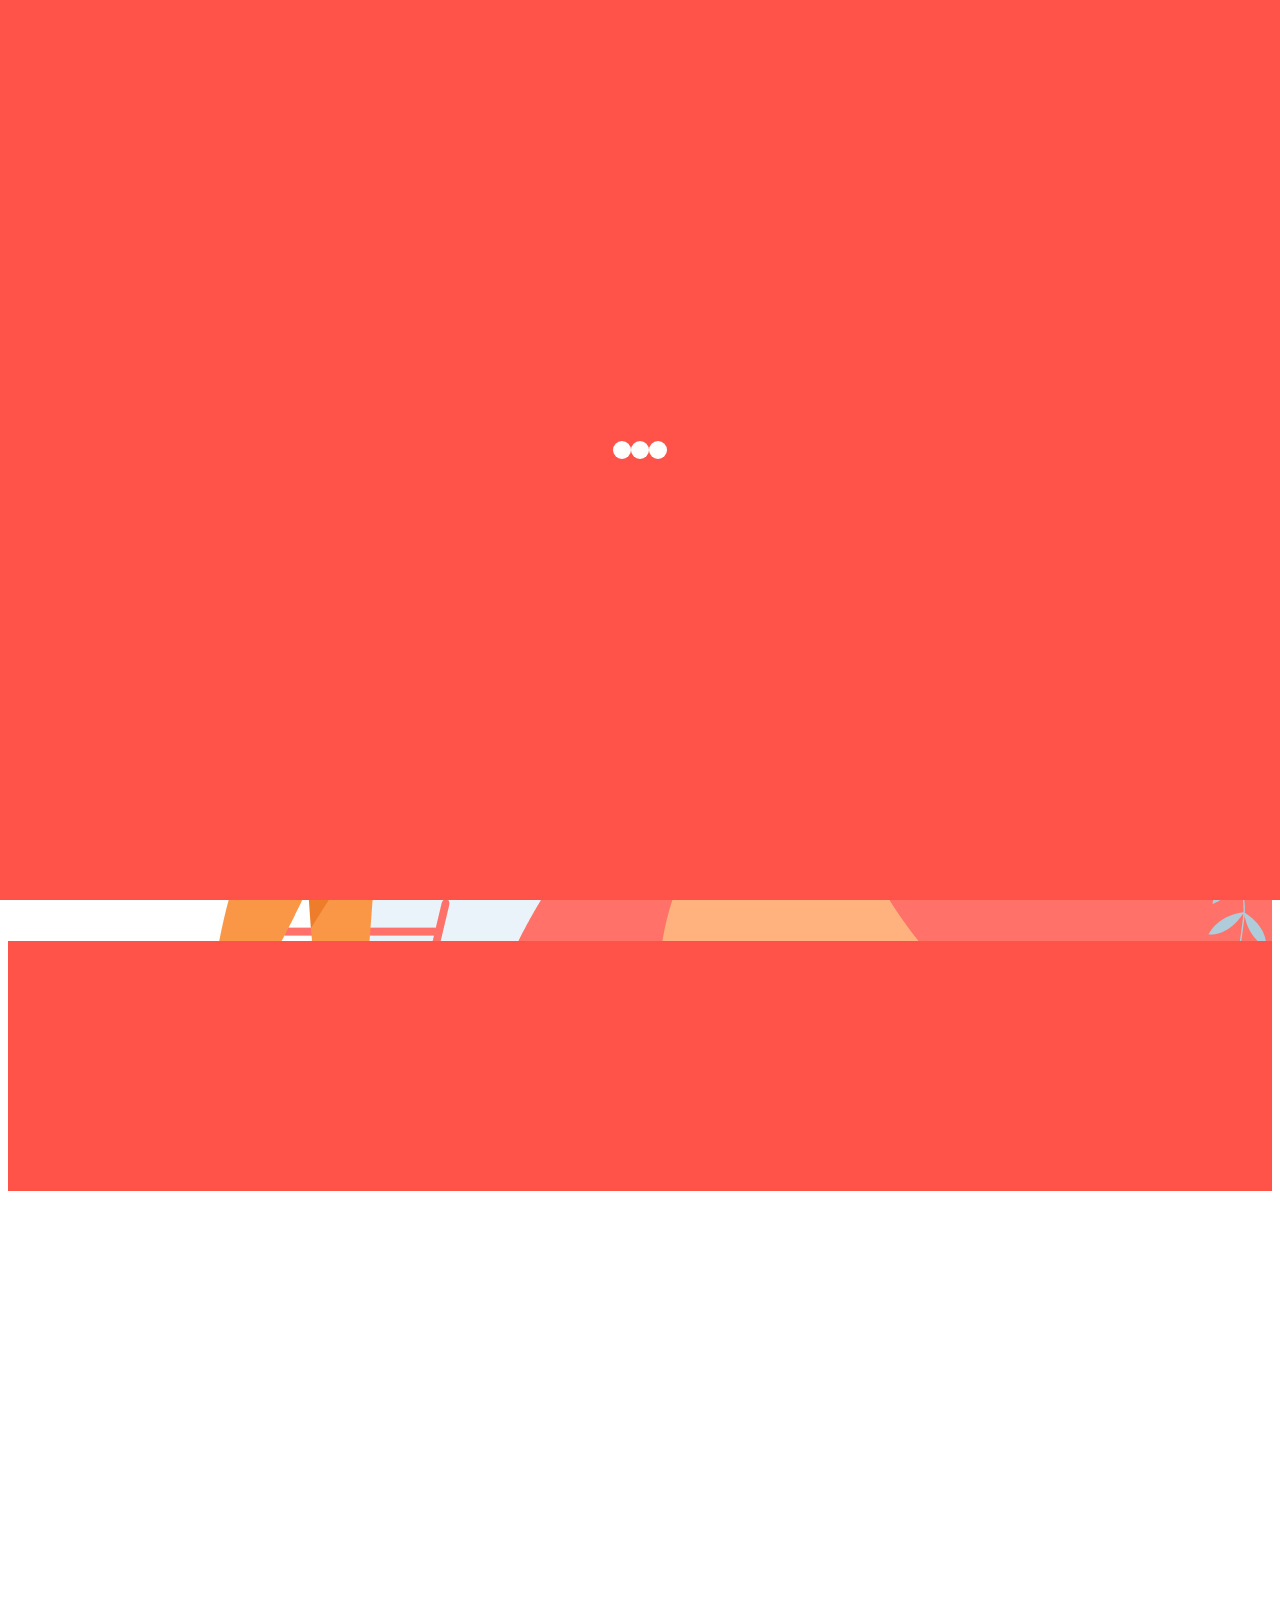
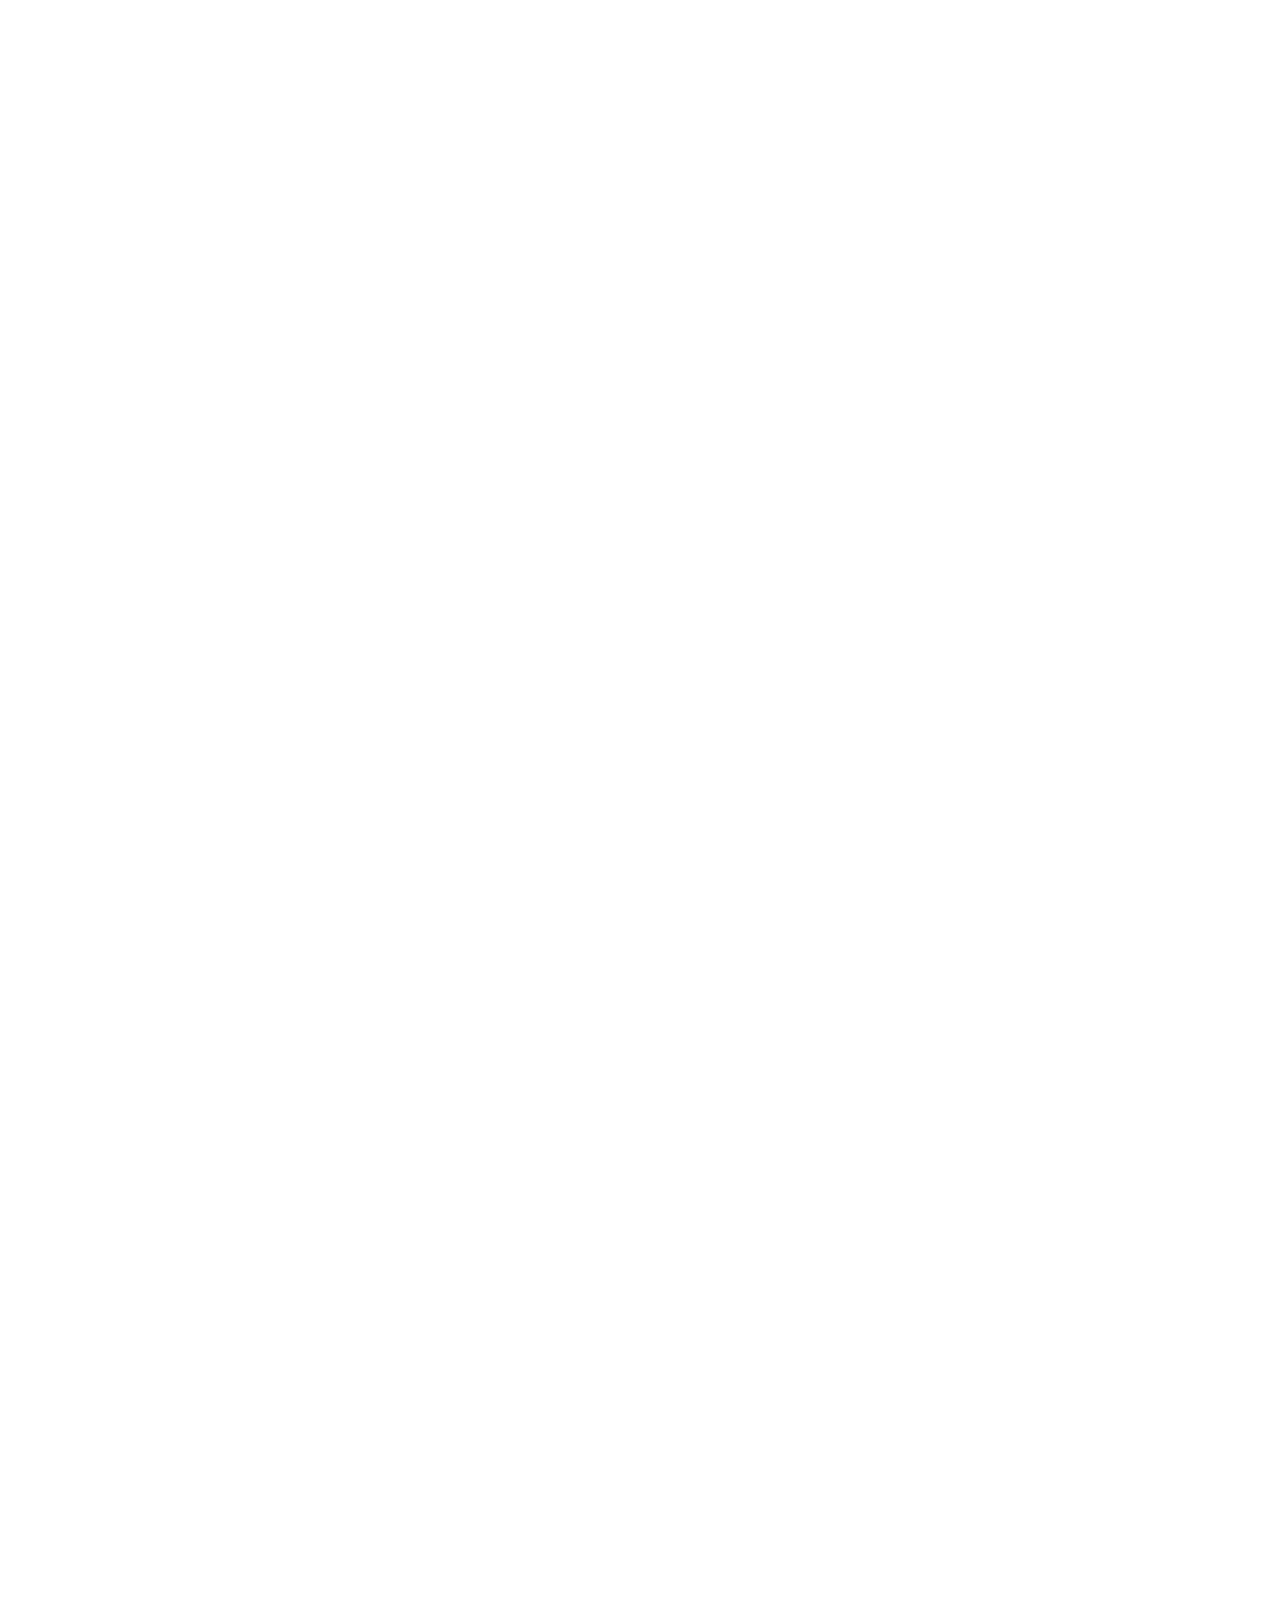
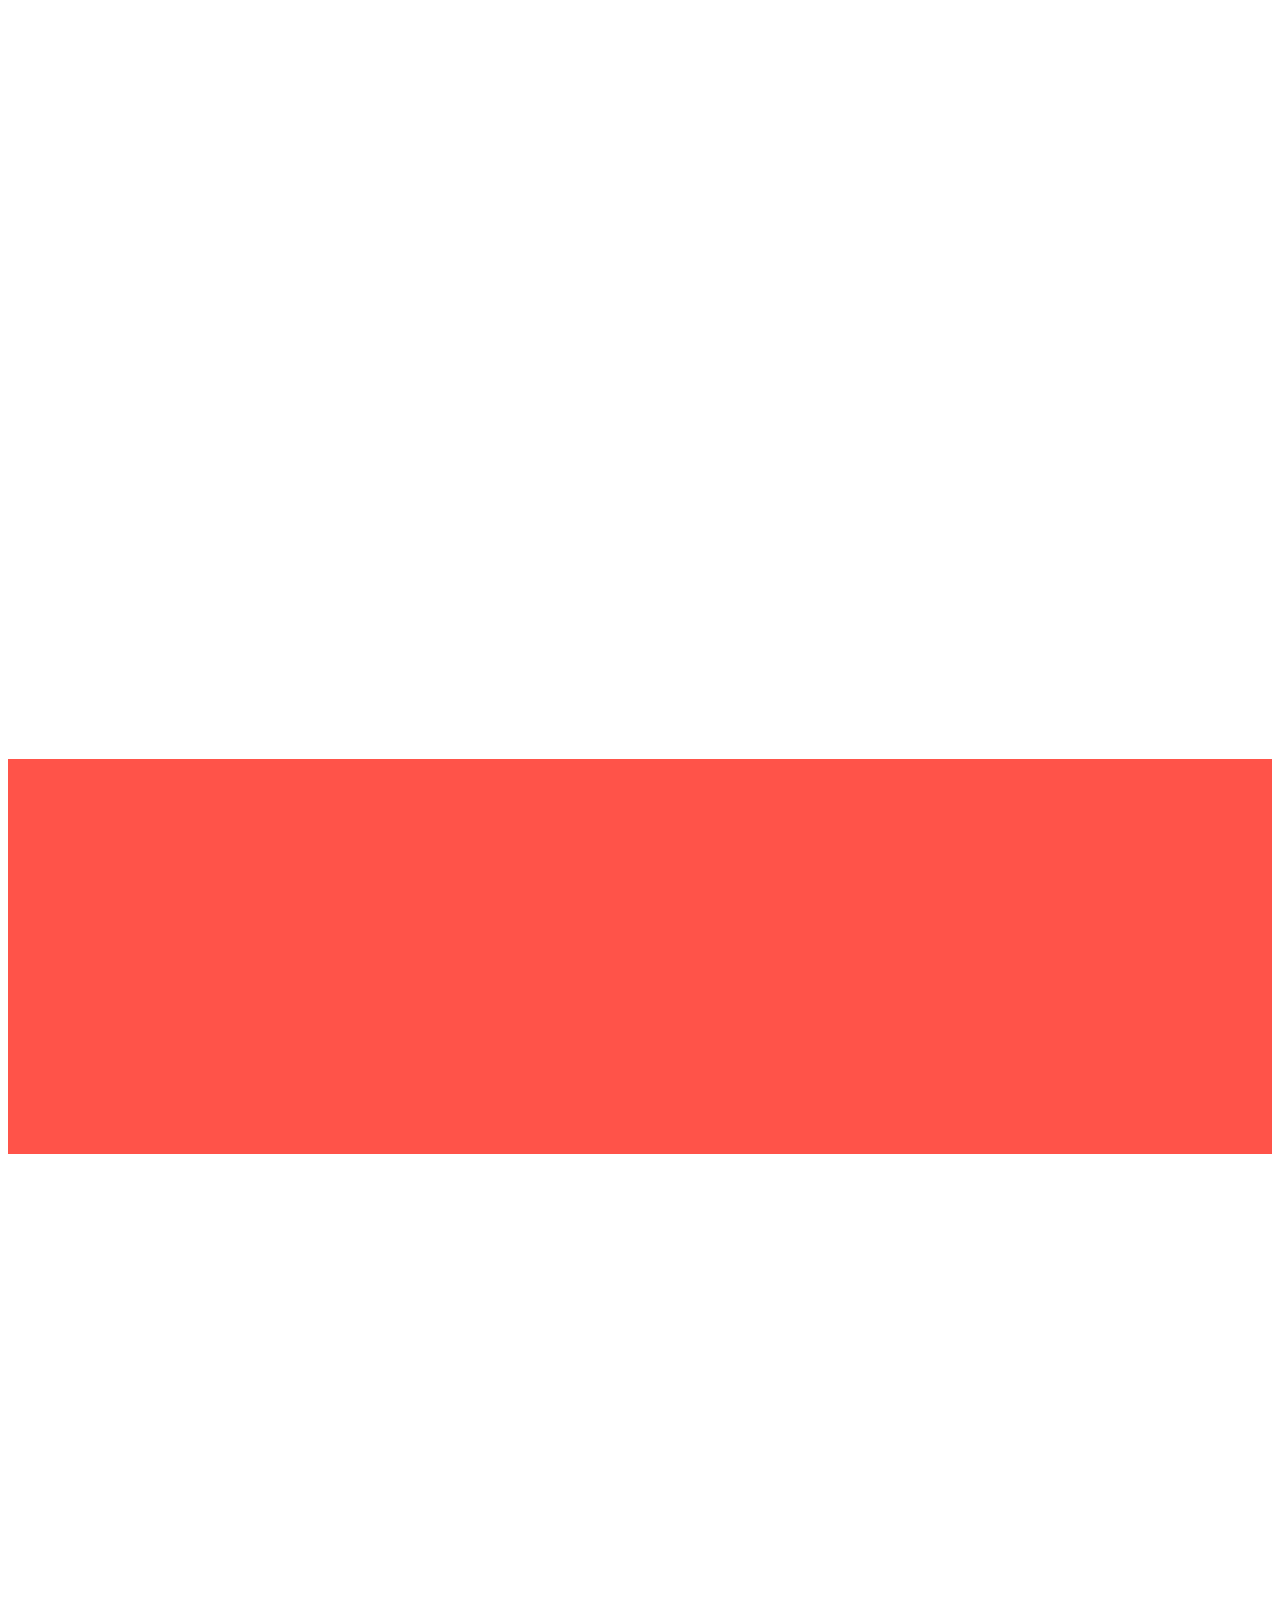
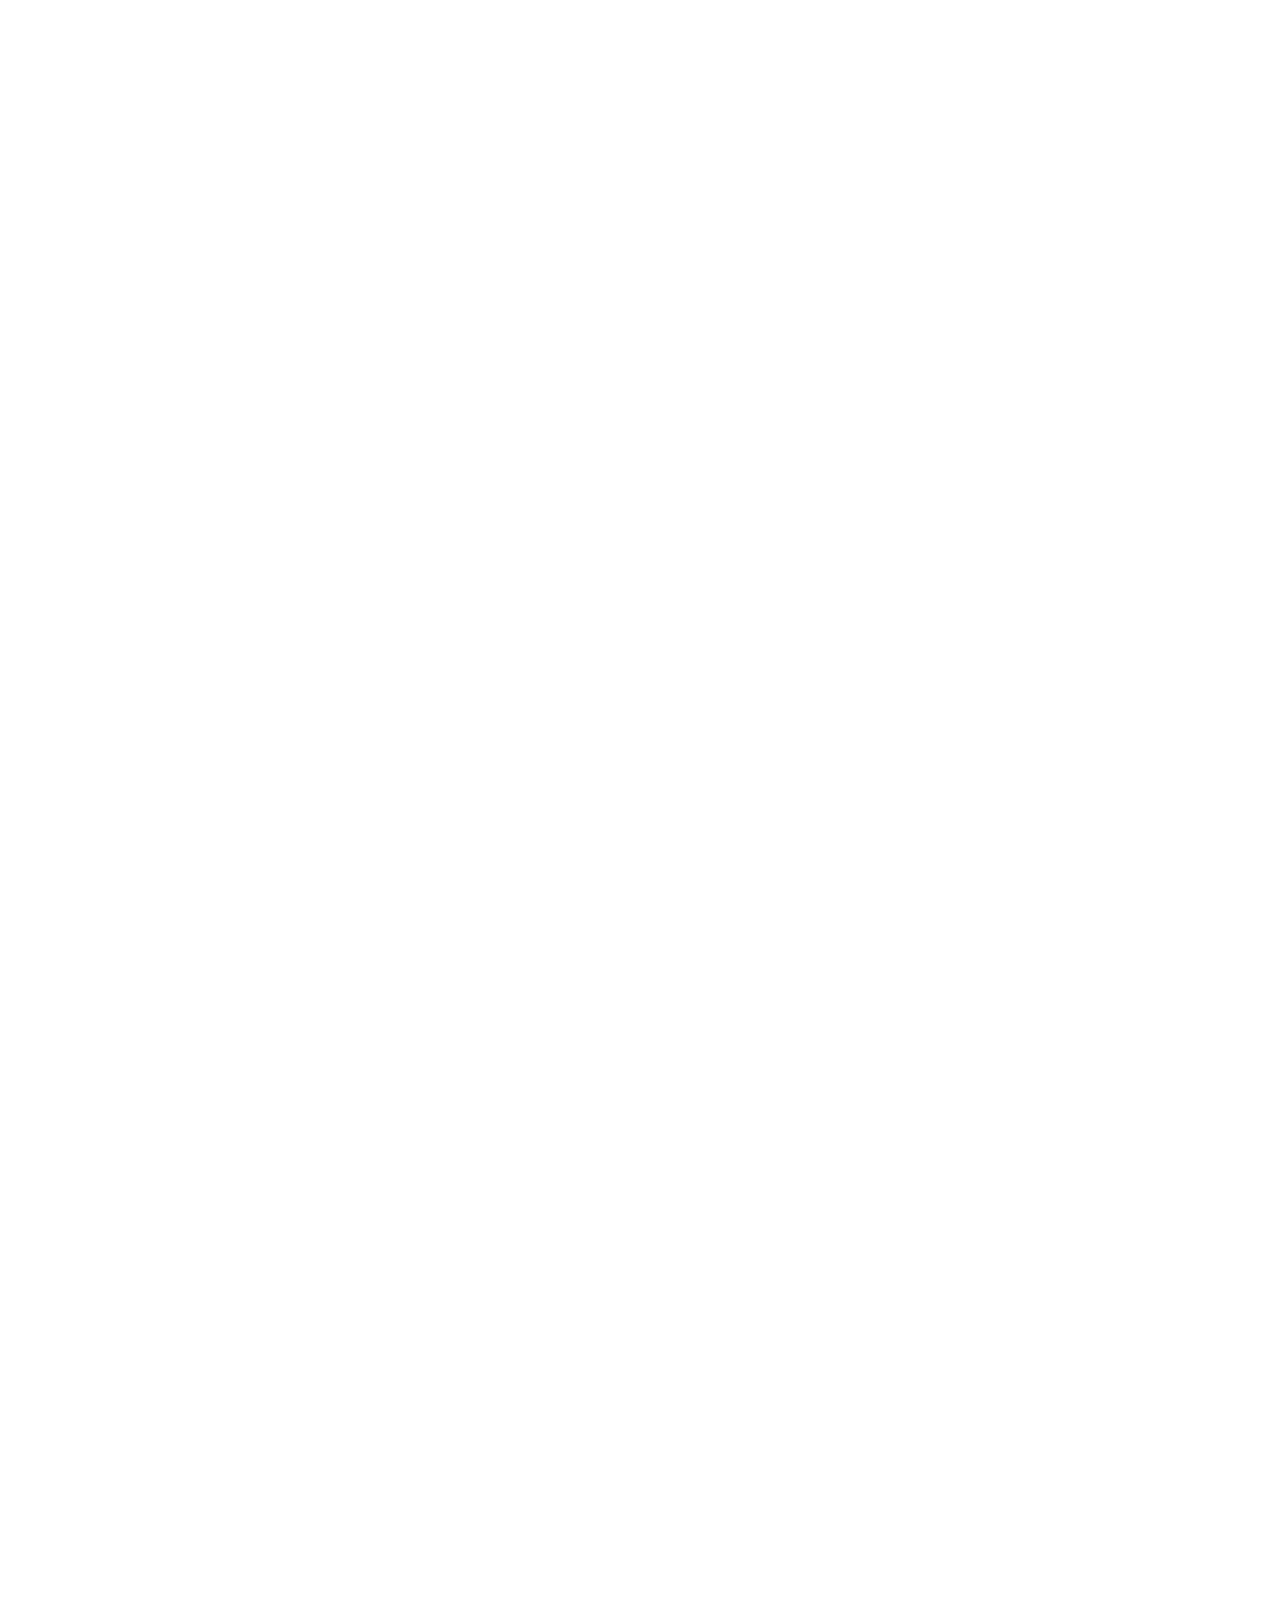
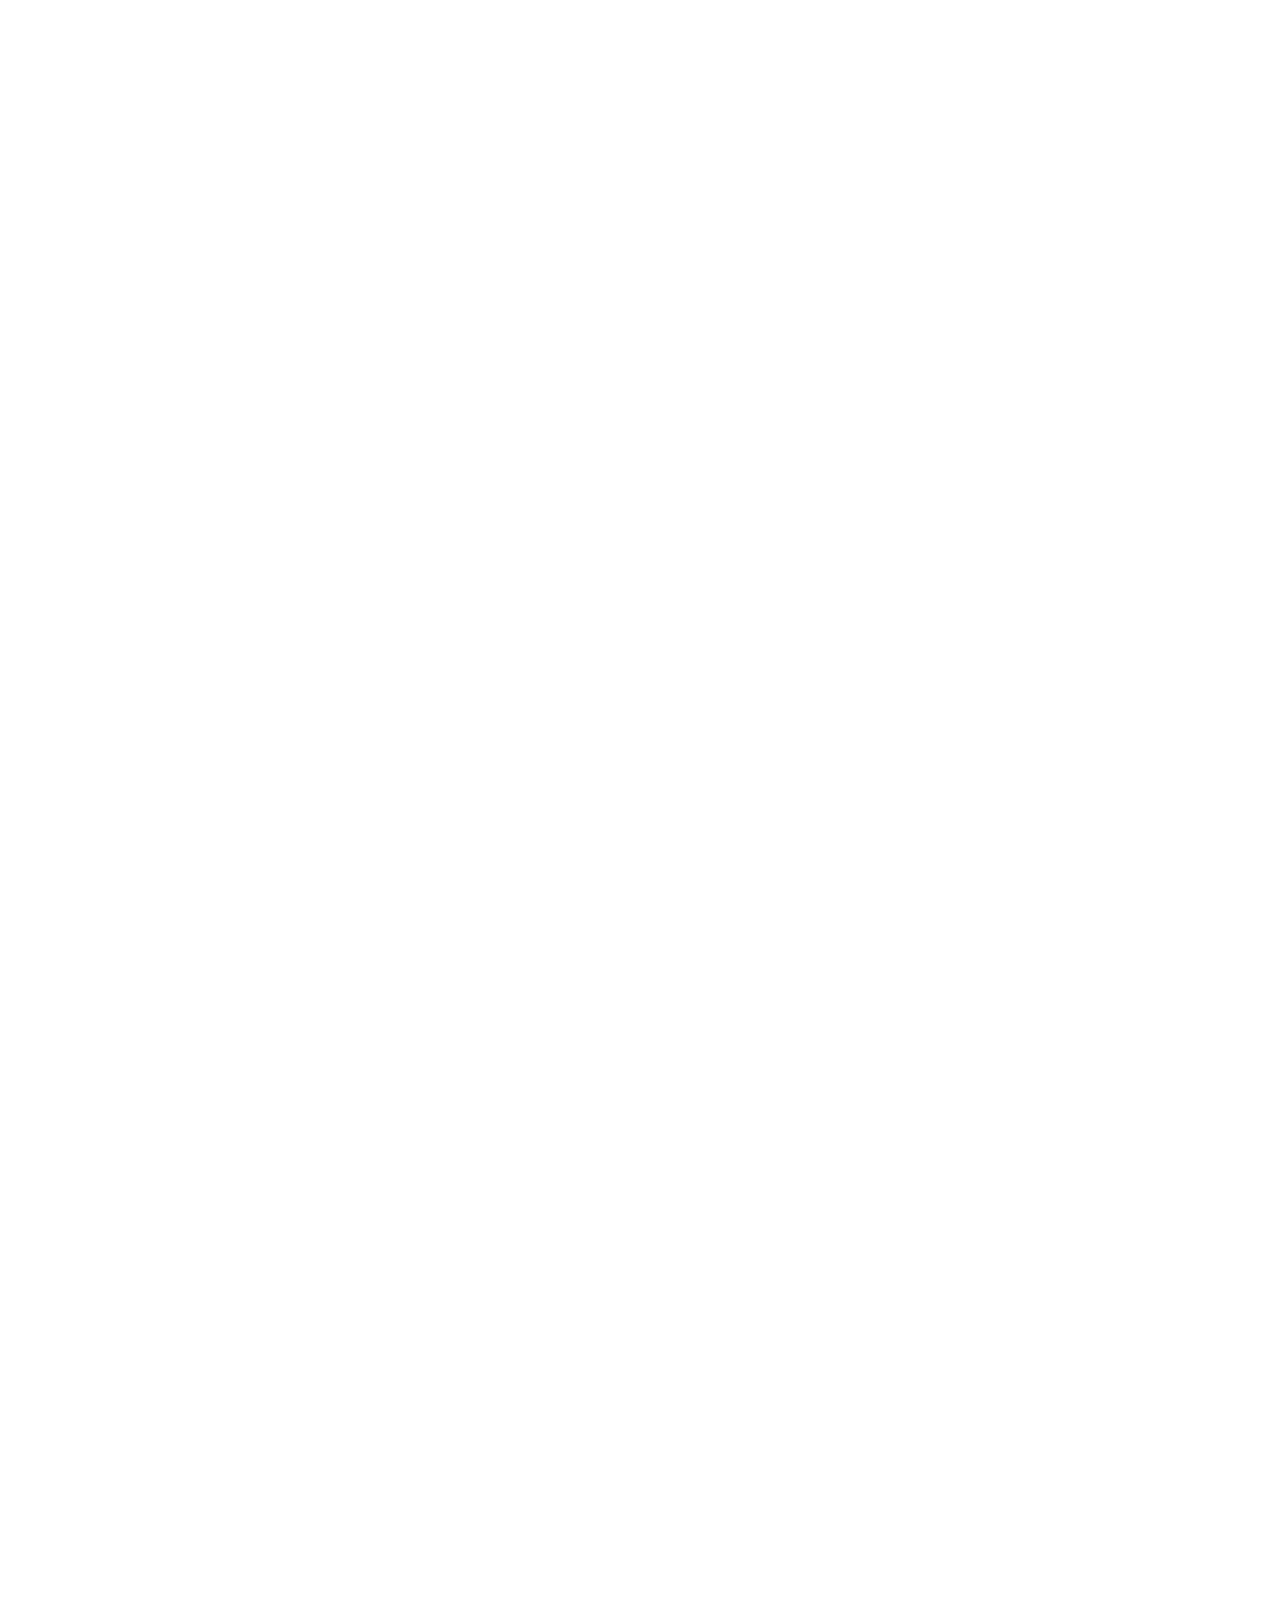
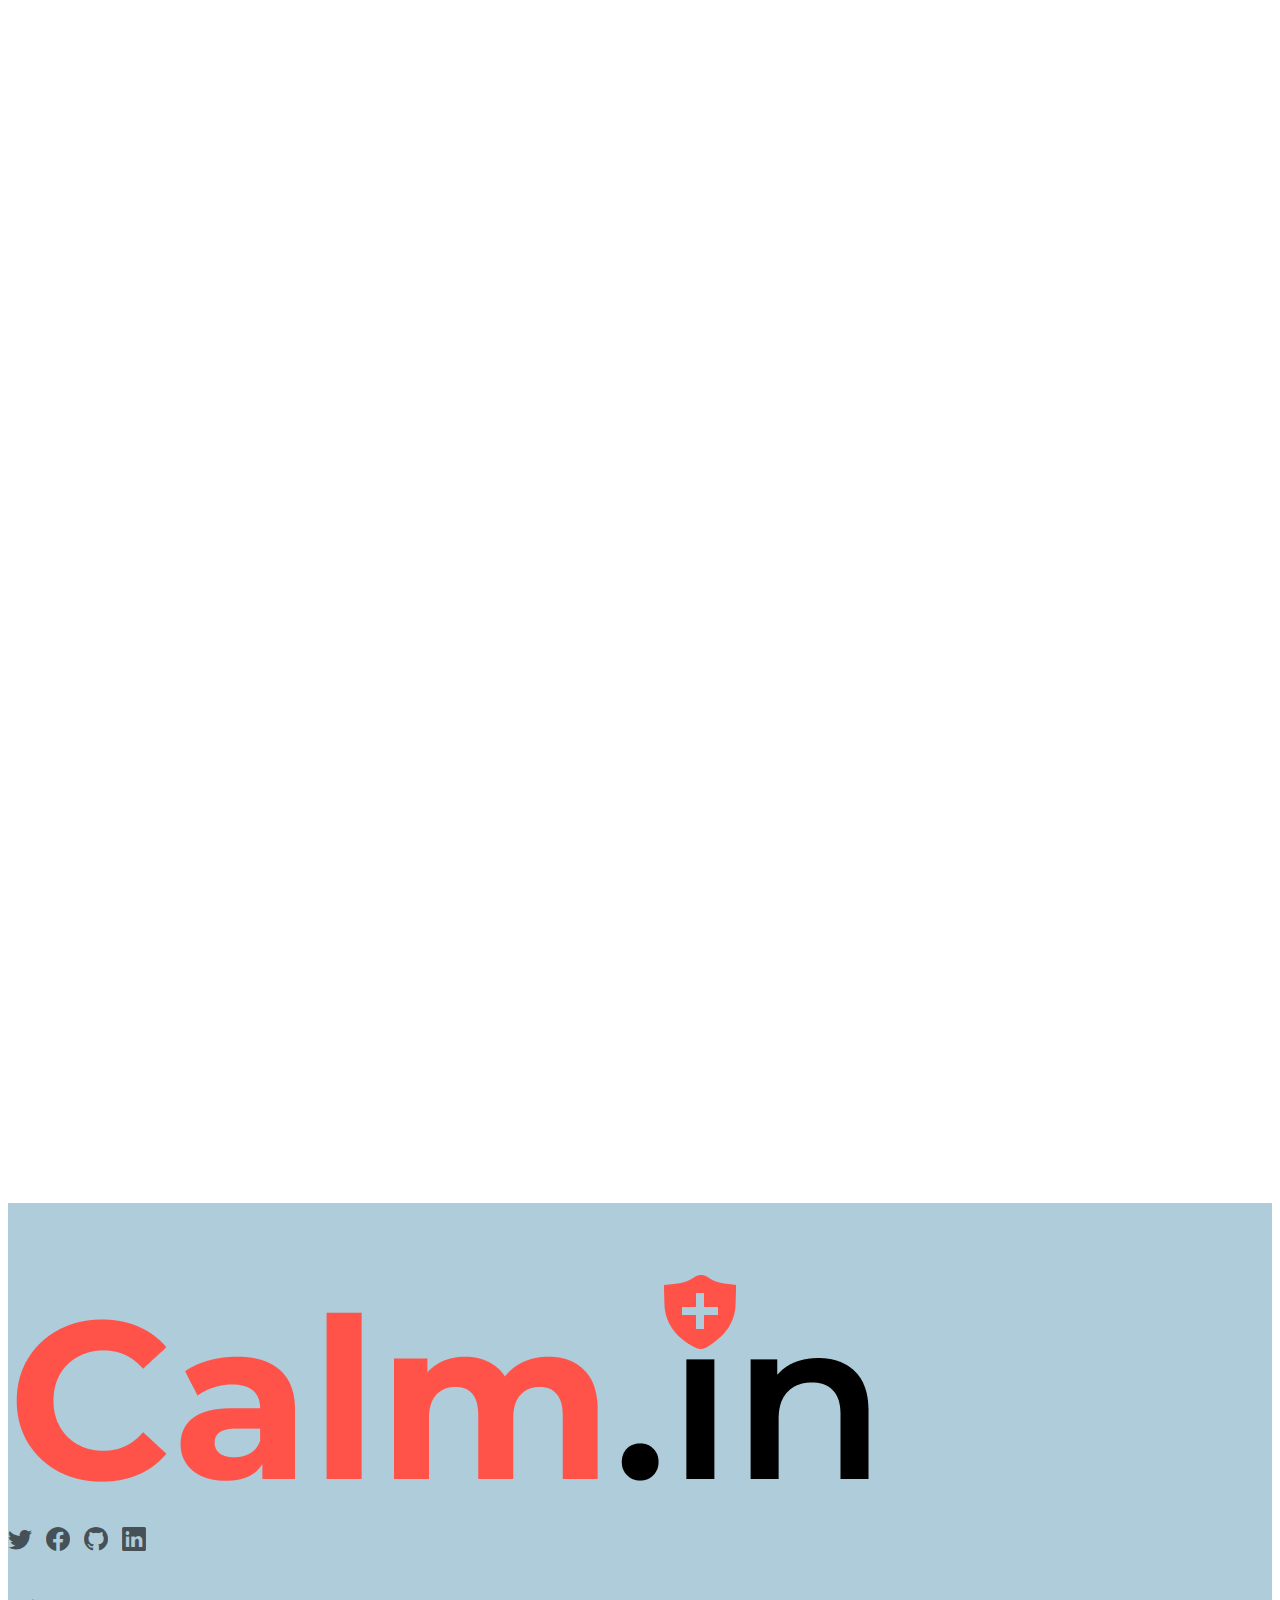
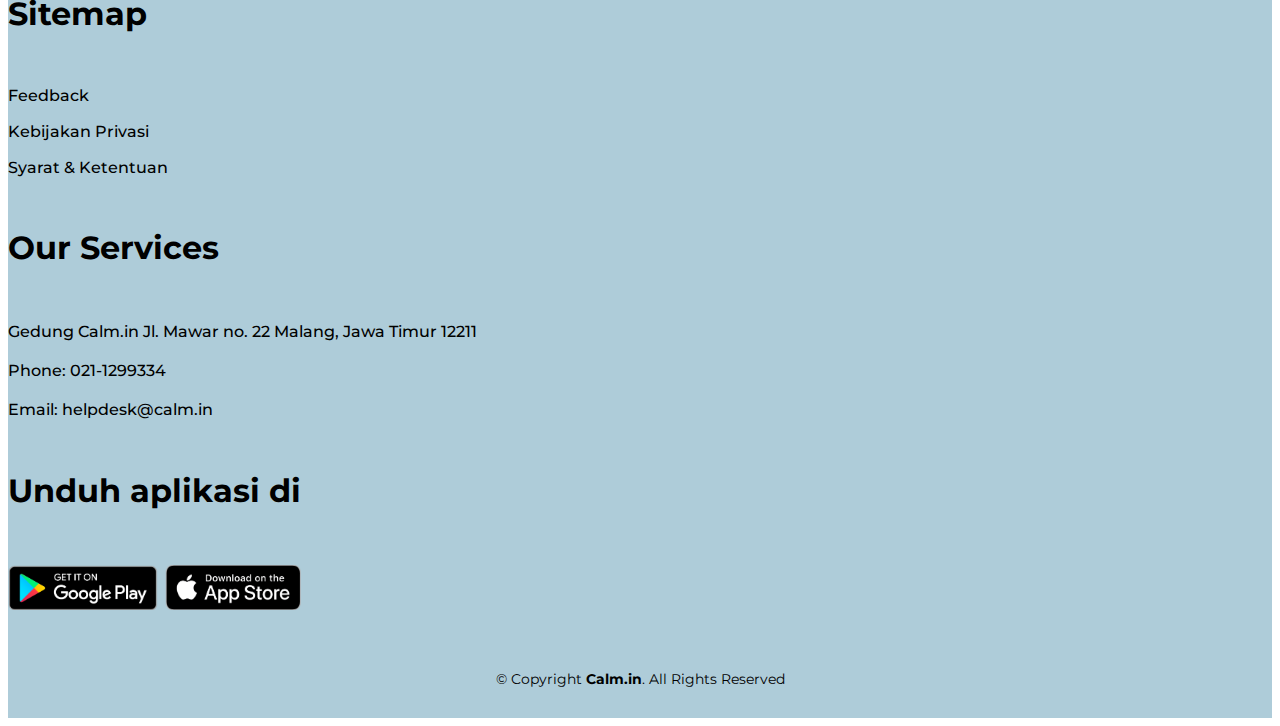
==== commit 3b2ff413: "Remove service section" ====
--- a/index.html
+++ b/index.html
@@ -295,7 +295,6 @@
 				</div>
 			</div>
 		</section>
-		<section class="services"></section>
 		<section class="testimonials">
 			<div class="container">
 				<div
@@ -365,7 +364,7 @@
 		</section>
 		<section id="faq" class="faq section-bg">
 			<div class="container">
-				<h1>Frequently Asked Questions</h1>
+				<h1 data-aos="fade-up">Frequently Asked Questions</h1>
 				<div class="faq-list">
 					<ul>
 						<li data-aos="fade-up">
--- a/assets/css/style.css
+++ b/assets/css/style.css
@@ -668,13 +668,14 @@
 	font-size: 24px;
 	display: inline-block;
 	color: #000;
+	opacity: 0.6;
 	line-height: 0;
 	margin-right: 10px;
-	transition: 0.3s;
+	transition: 0.2s;
 }
 
 .footer .footer-top .social-links a:hover {
-	color: #000;
+	opacity: 1;
 }
 
 .footer .footer-top h4 {
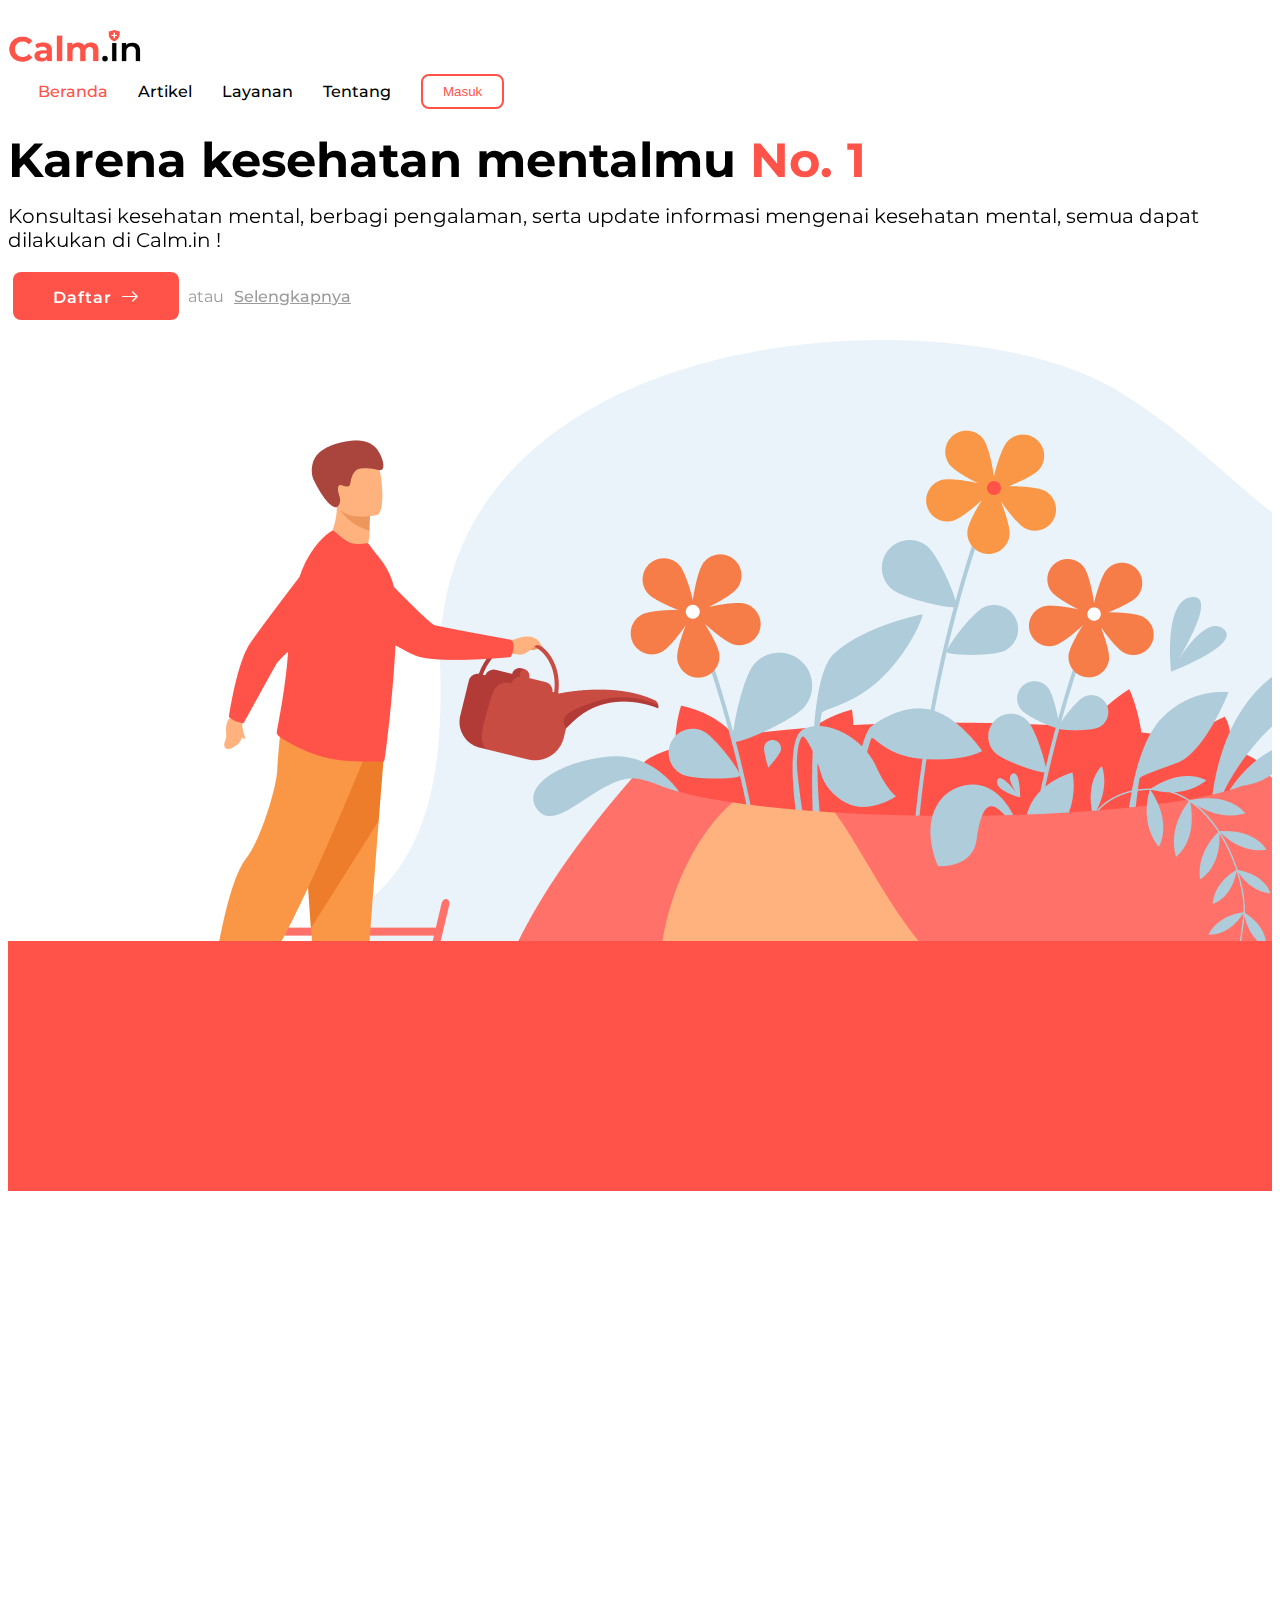
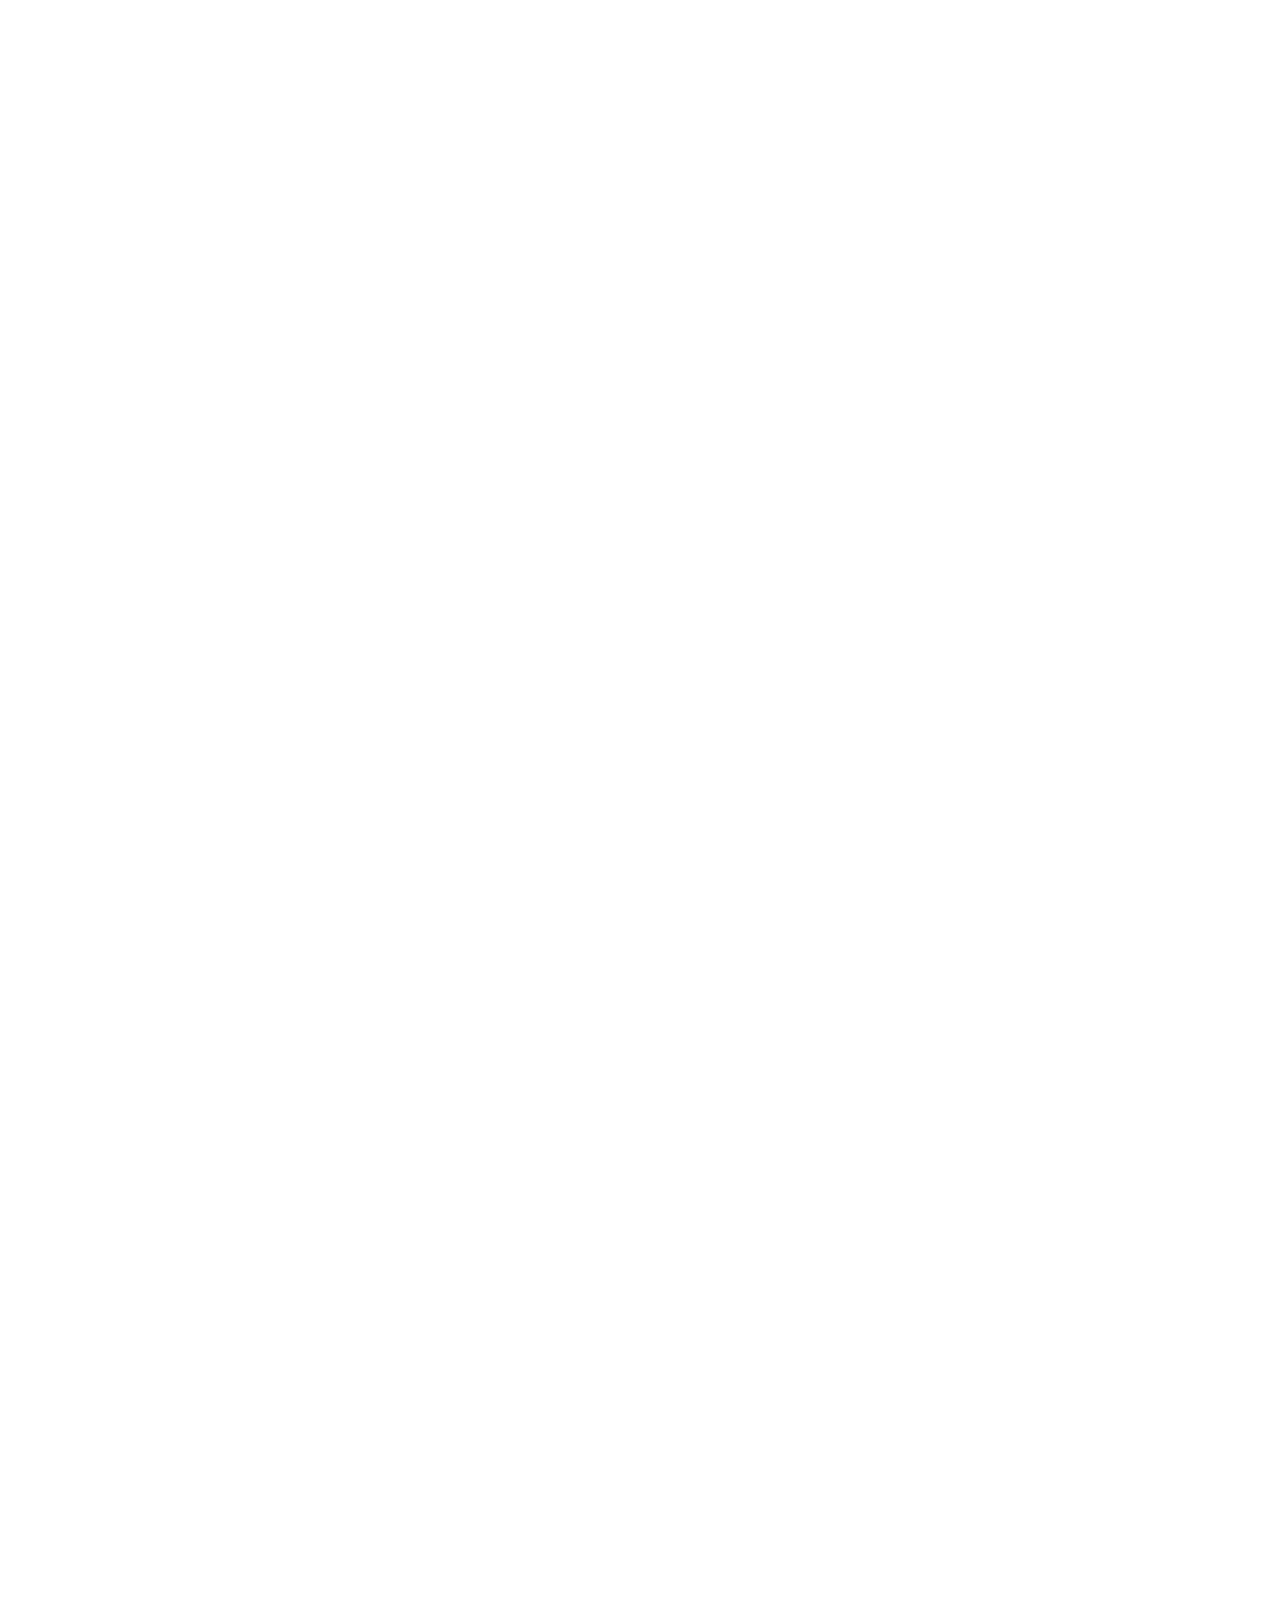
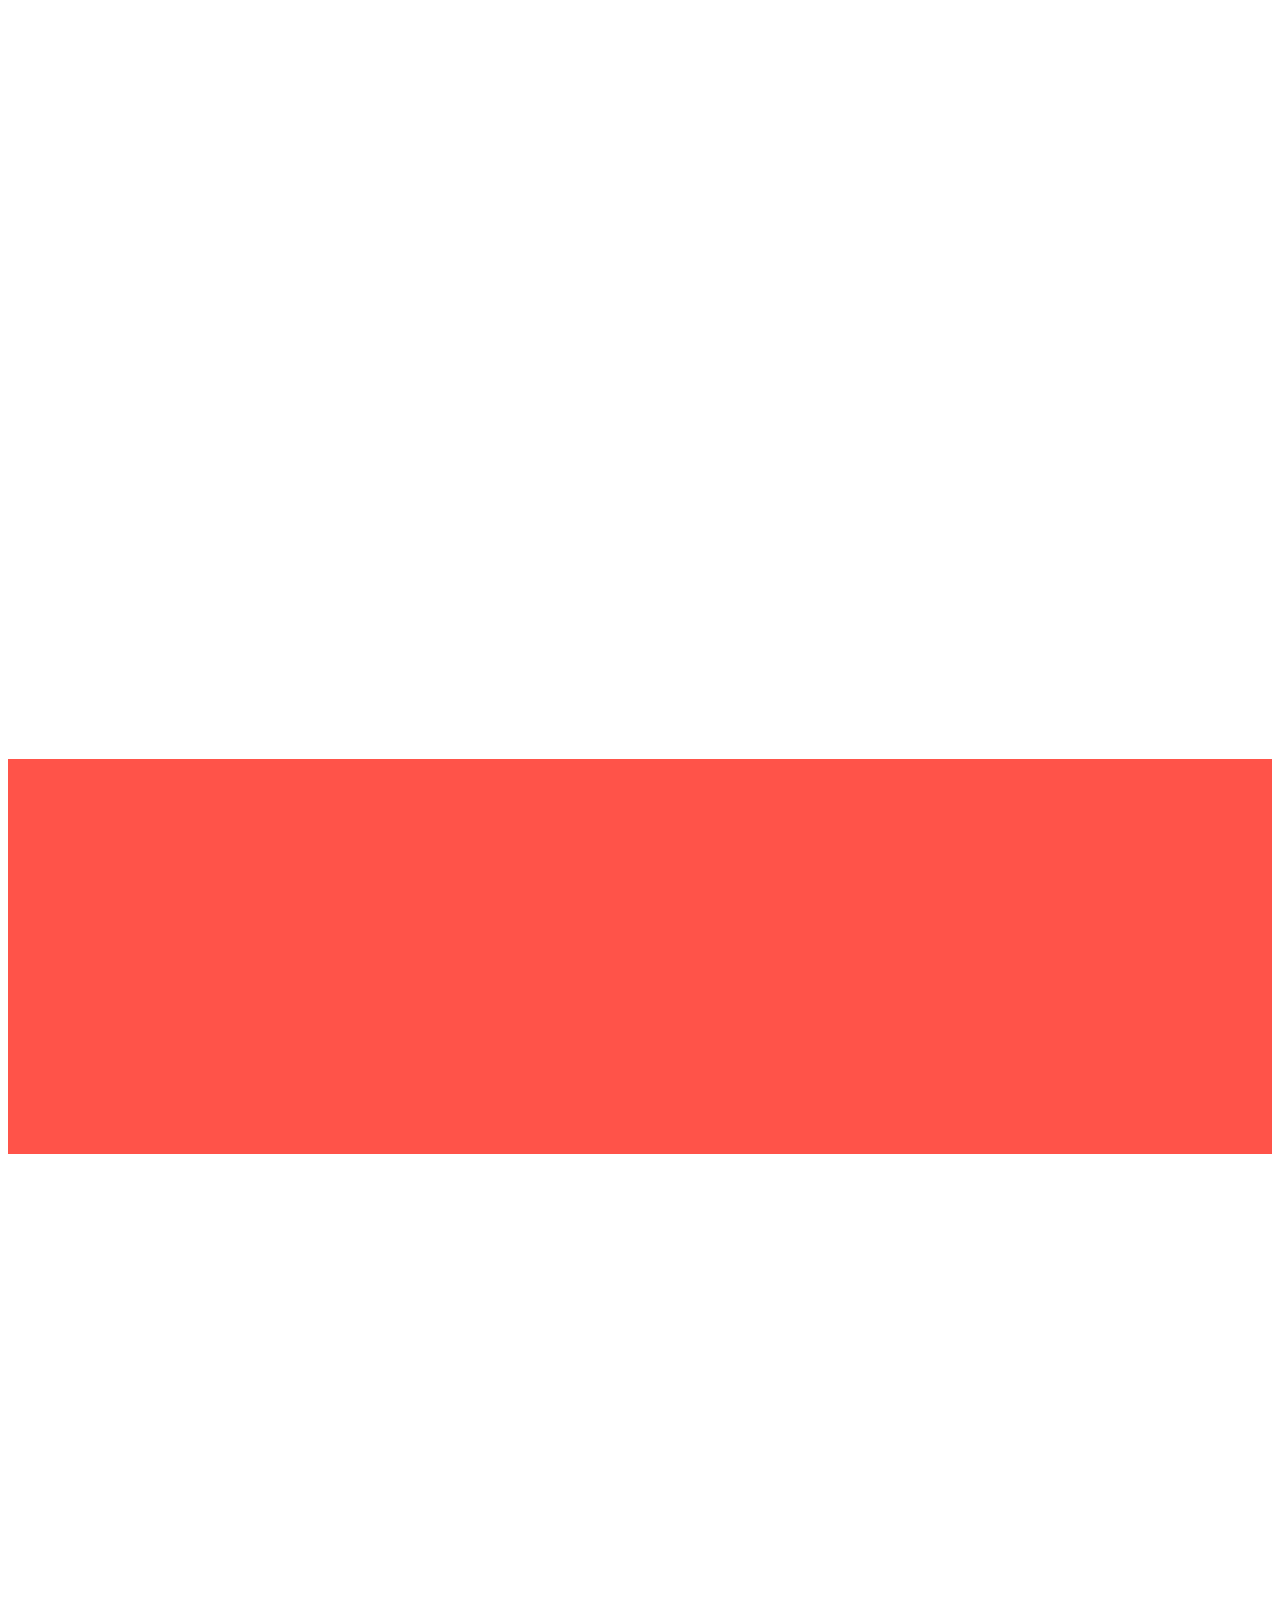
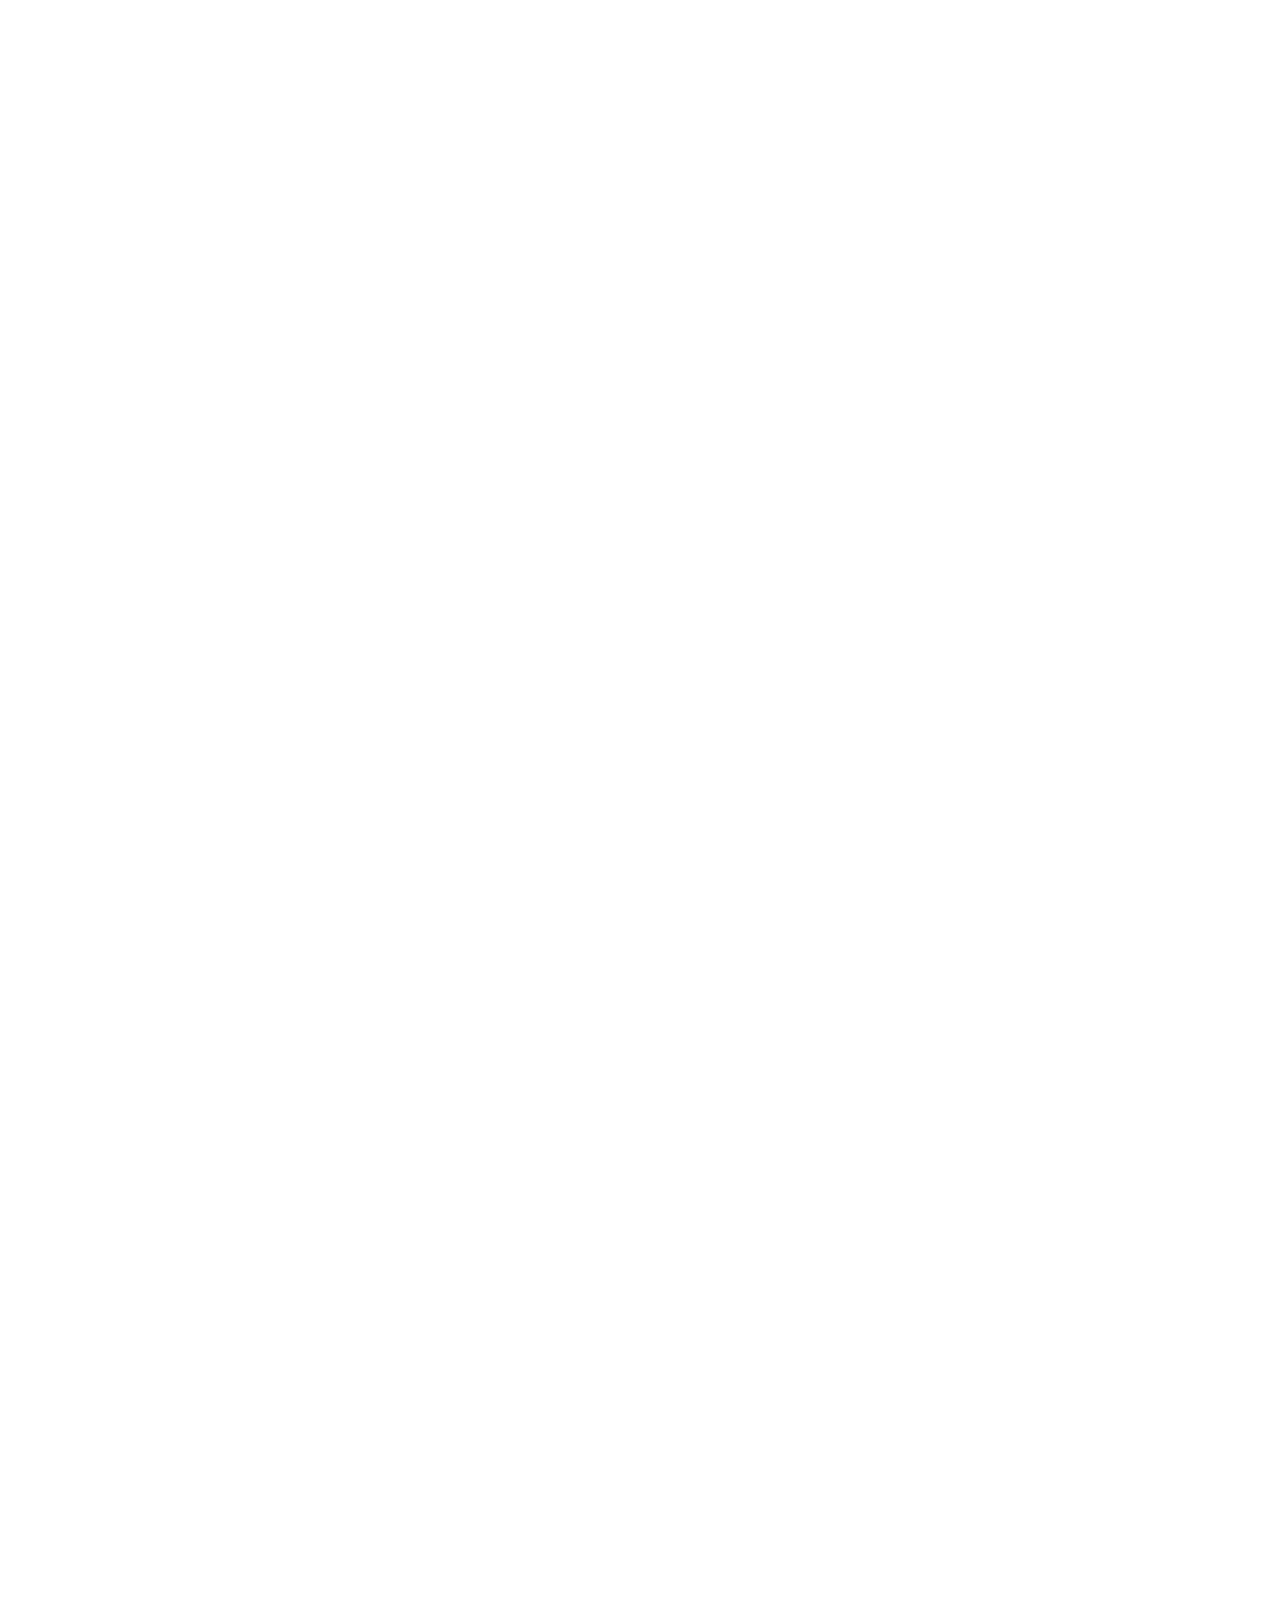
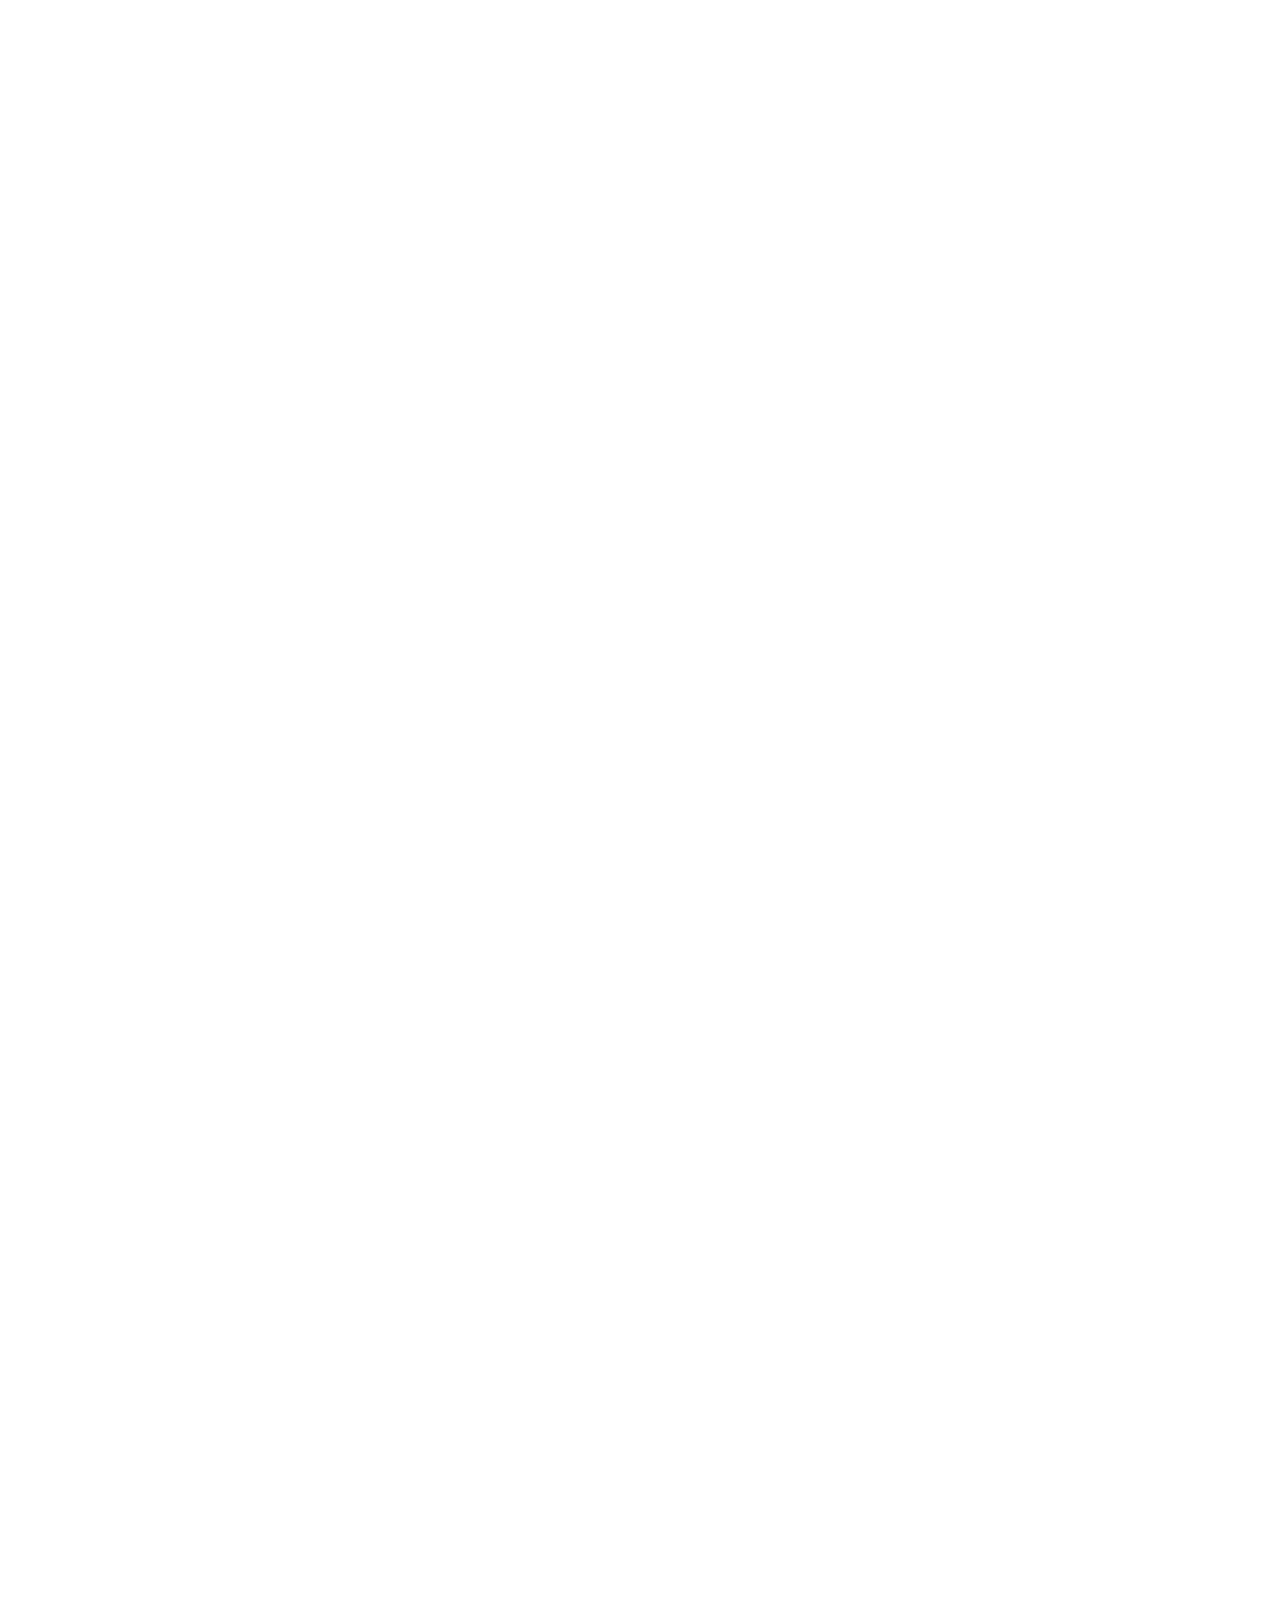
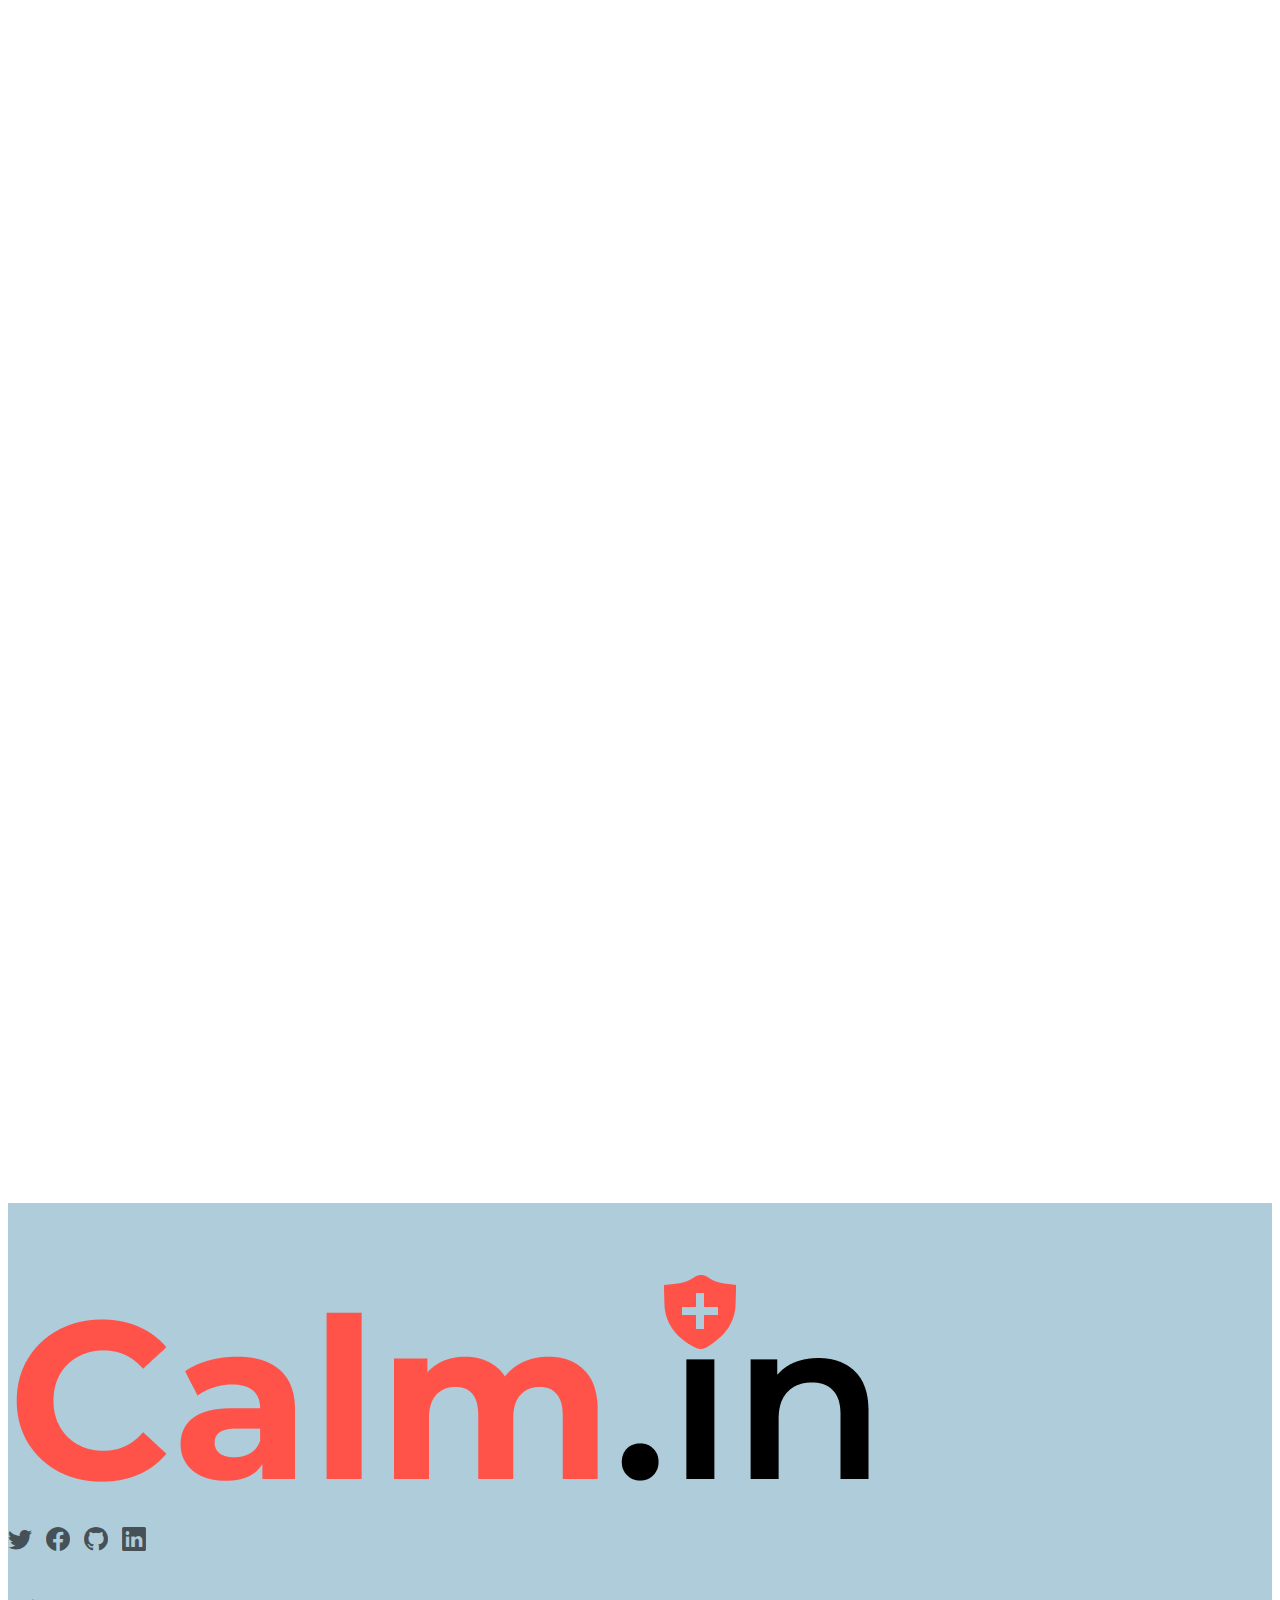
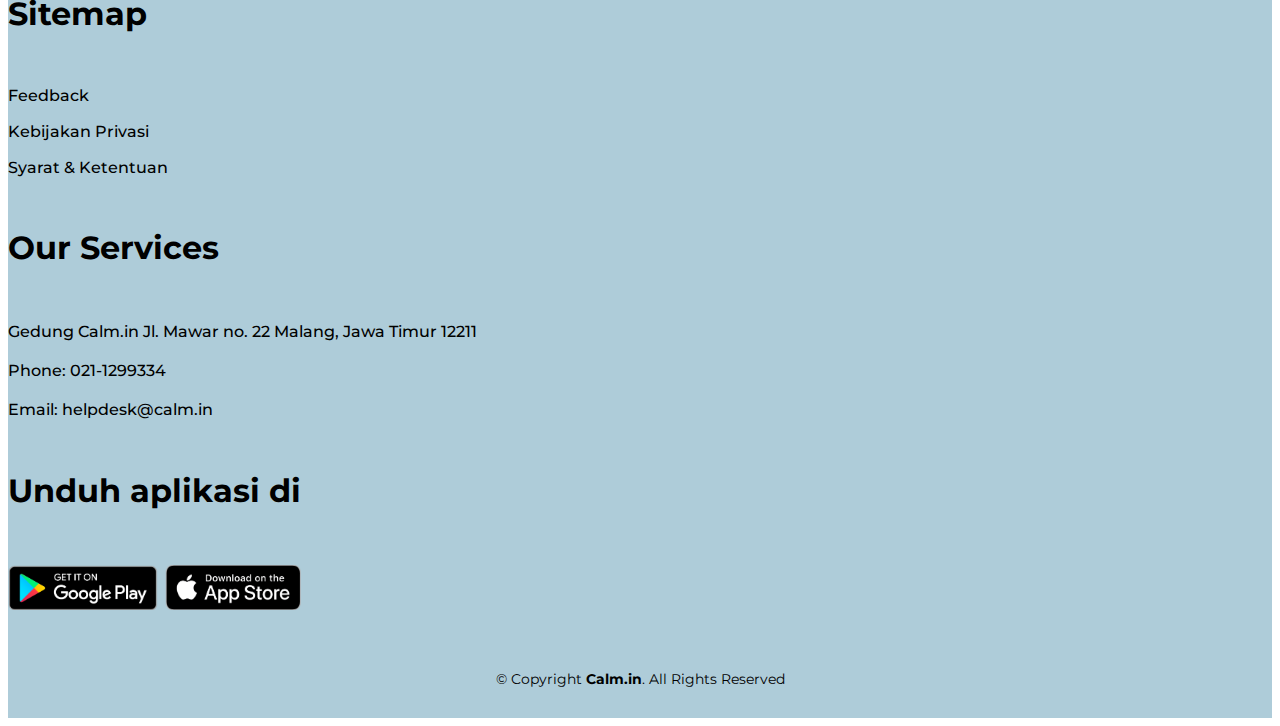
==== commit d00ad8a1: "Fix Bug" ====
--- a/index.html
+++ b/index.html
@@ -62,18 +62,15 @@
 					justify-content-between
 				"
 			>
-				<a
-					href="javascript:window.location.href=window.location.href"
-					class="logo d-flex align-items-center"
-				>
+				<a href="." class="logo d-flex align-items-center">
 					<img src="assets/img/Logo.png" alt="Logo Calm.in" />
 				</a>
 
 				<nav id="navbar" class="navbar">
 					<ul>
-						<li><a class="nav-link scrollto active" href="#">Beranda</a></li>
+						<li><a class="nav-link scrollto active" href=".">Beranda</a></li>
 						<li>
-							<a class="nav-link scrollto" href="#">Artikel</a>
+							<a class="nav-link scrollto" href="artikel">Artikel</a>
 						</li>
 						<li>
 							<a class="nav-link scrollto" href="#">Layanan</a>
@@ -146,11 +143,7 @@
 		<section class="facts text-center">
 			<div class="container">
 				<h1 data-aos="fade-up">Tahukah kamu?..</h1>
-				<p data-aos="fade-up" data-aos-delay="600">
-					Hanya ada 600-800 psikiater di seluruh Indonesia (Kementerian
-					Kesehatan Indonesia). Ini menghasilkan rasio 0,01 psikiater per
-					100.000 orang (WHO, 2014).
-				</p>
+				<p id="fact" data-aos="fade-up" data-aos-delay="600"></p>
 			</div>
 		</section>
 		<section id="problem" class="problem">
@@ -233,7 +226,11 @@
 						<h1 data-aos="fade-up">Artikel Kesehatan Mental</h1>
 					</div>
 					<div class="right-title">
-						<a href="#" class="fw-bold" data-aos="fade-up" data-aos-delay="800"
+						<a
+							href="artikel.html"
+							class="fw-bold"
+							data-aos="fade-up"
+							data-aos-delay="800"
 							>Selengkapnya ></a
 						>
 					</div>
@@ -302,62 +299,7 @@
 					data-aos="fade-up"
 					data-aos-delay="100"
 				>
-					<div class="swiper-wrapper">
-						<div class="swiper-slide">
-							<div class="testimonial-item">
-								<img
-									src="assets/img/testimonials-1.jpg"
-									class="testimonial-img img-fluid"
-									alt=""
-								/>
-								<h3>Martha Nielsen</h3>
-								<h4>19 Tahun</h4>
-								<p>
-									“ Dulu aku sempat ngalamin yang namanya stress dan burnout
-									karena dunia perkuliahan, di Calm.in aku belajar yang disebut
-									dengan stress management dimana aku bisa tetep produktif di
-									sela-sela kegiatan aku.”
-								</p>
-							</div>
-						</div>
-						<!-- End testimonial item -->
-
-						<div class="swiper-slide">
-							<div class="testimonial-item">
-								<img
-									src="assets/img/testimonials-2.jpg"
-									class="testimonial-img img-fluid"
-									alt=""
-								/>
-								<h3>Sara Wilsson</h3>
-								<h4>23 Tahun</h4>
-								<p>
-									“Kata siapa konsultasi ke psikolog itu ribet dan mahal? Di
-									Calm.in kamu bisa konsultasi langsung ke psikolog tanpa ribet
-									dan tentunya sudah berpengalaman.”
-								</p>
-							</div>
-						</div>
-						<!-- End testimonial item -->
-
-						<div class="swiper-slide">
-							<div class="testimonial-item">
-								<img
-									src="assets/img/testimonials-3.jpg"
-									class="testimonial-img img-fluid"
-									alt=""
-								/>
-								<h3>Jonas Kahnwald</h3>
-								<h4>24 Tahun</h4>
-								<p>
-									"Kehadrian Calm.in benar-benar membantu dunia kesehatan mental
-									khususnya dalam mencerdaskan kesadaran kesehatan mental di
-									Indonesia."
-								</p>
-							</div>
-						</div>
-						<!-- End testimonial item -->
-					</div>
+					<div class="swiper-wrapper"></div>
 					<div class="swiper-pagination"></div>
 				</div>
 			</div>
@@ -567,5 +509,6 @@
 		<script src="https://unpkg.com/swiper@7/swiper-bundle.min.js"></script>
 		<script src="https://unpkg.com/aos@2.3.1/dist/aos.js"></script>
 		<script src="assets/js/script.js"></script>
+		<script src="assets/js/app.js"></script>
 	</body>
 </html>
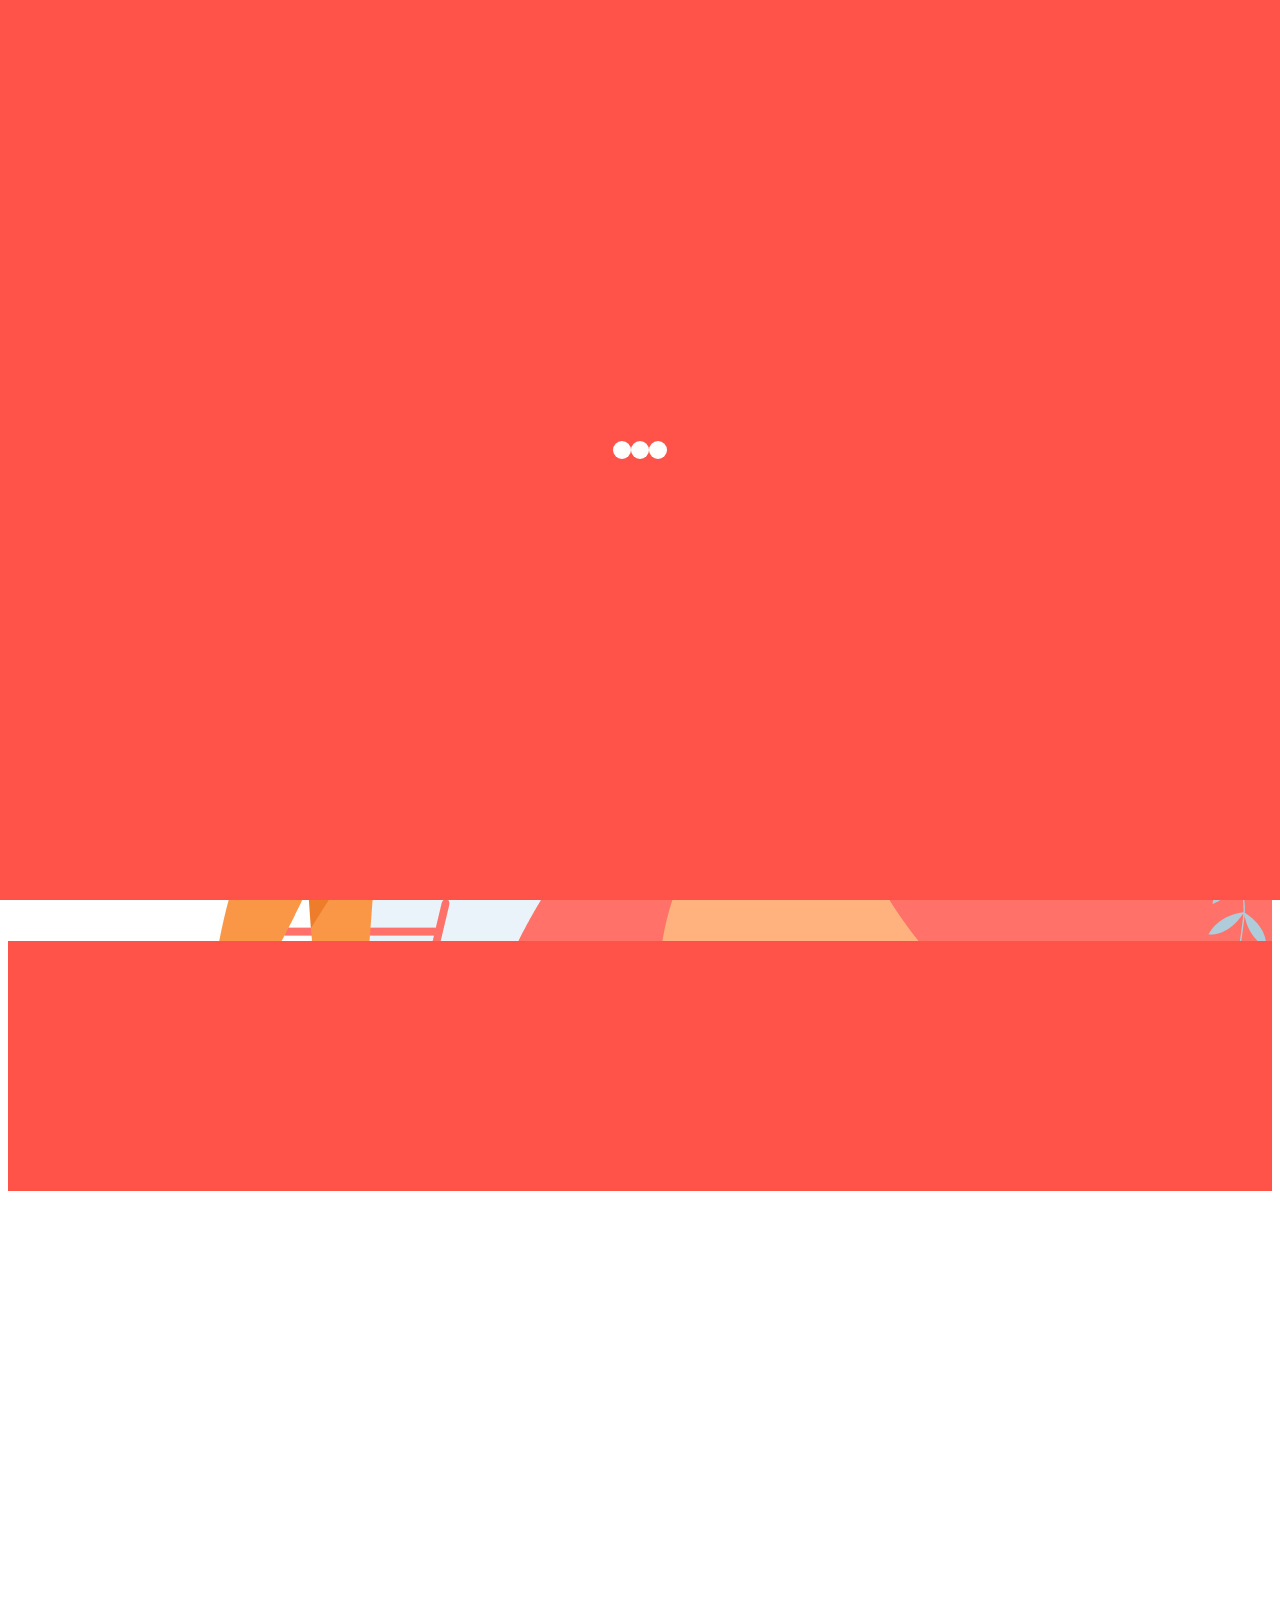
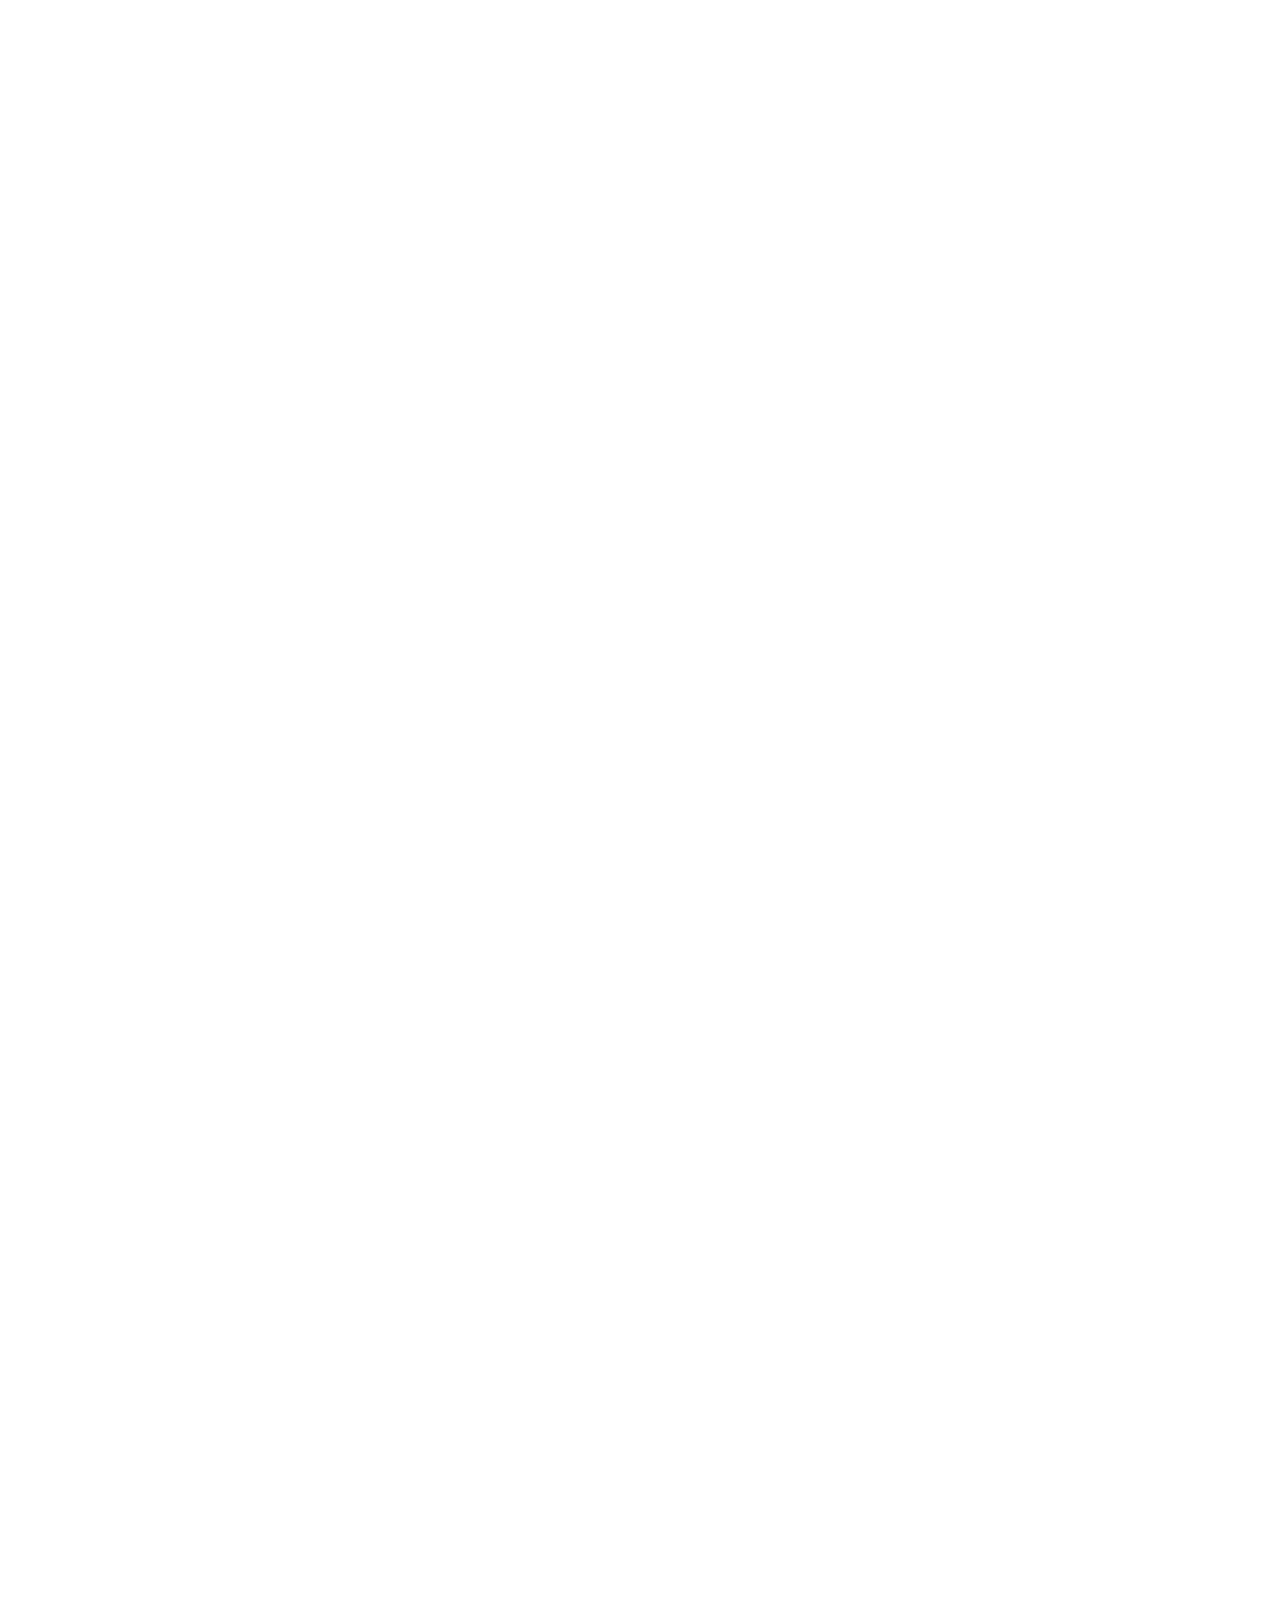
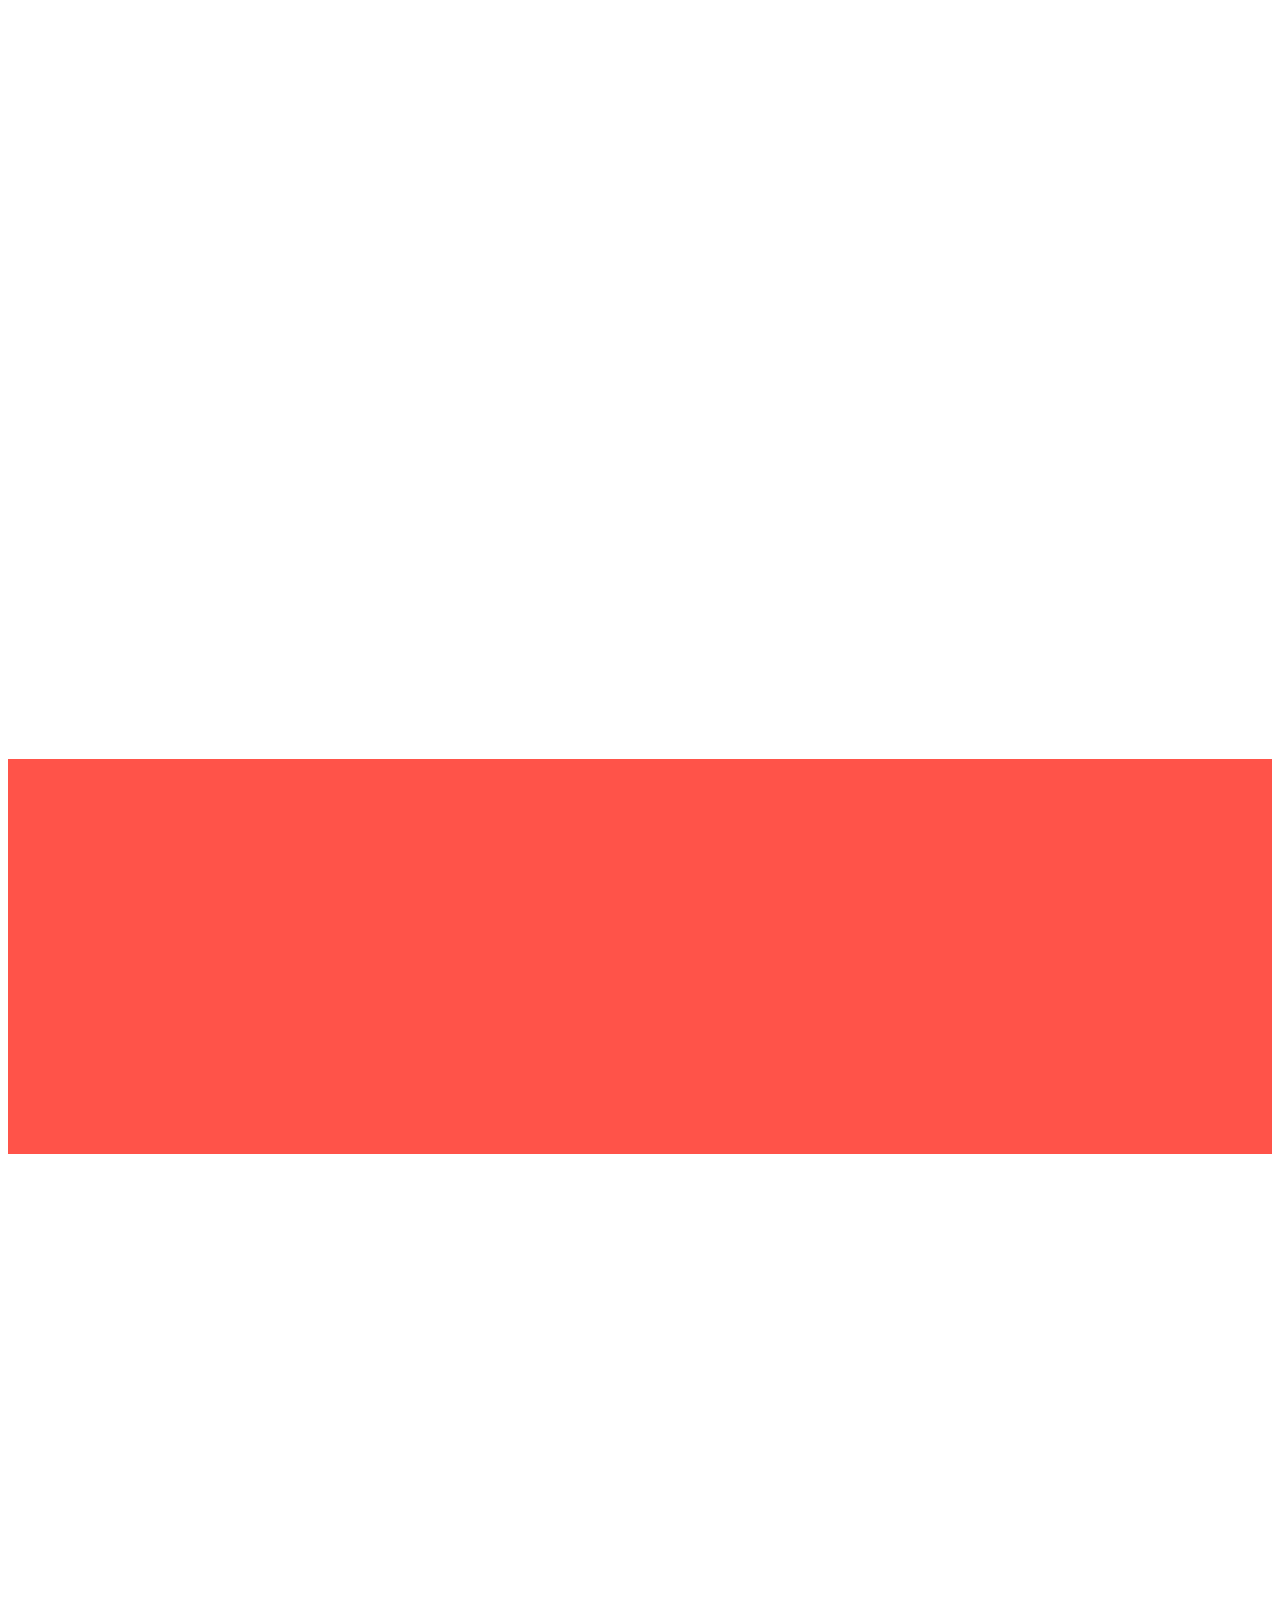
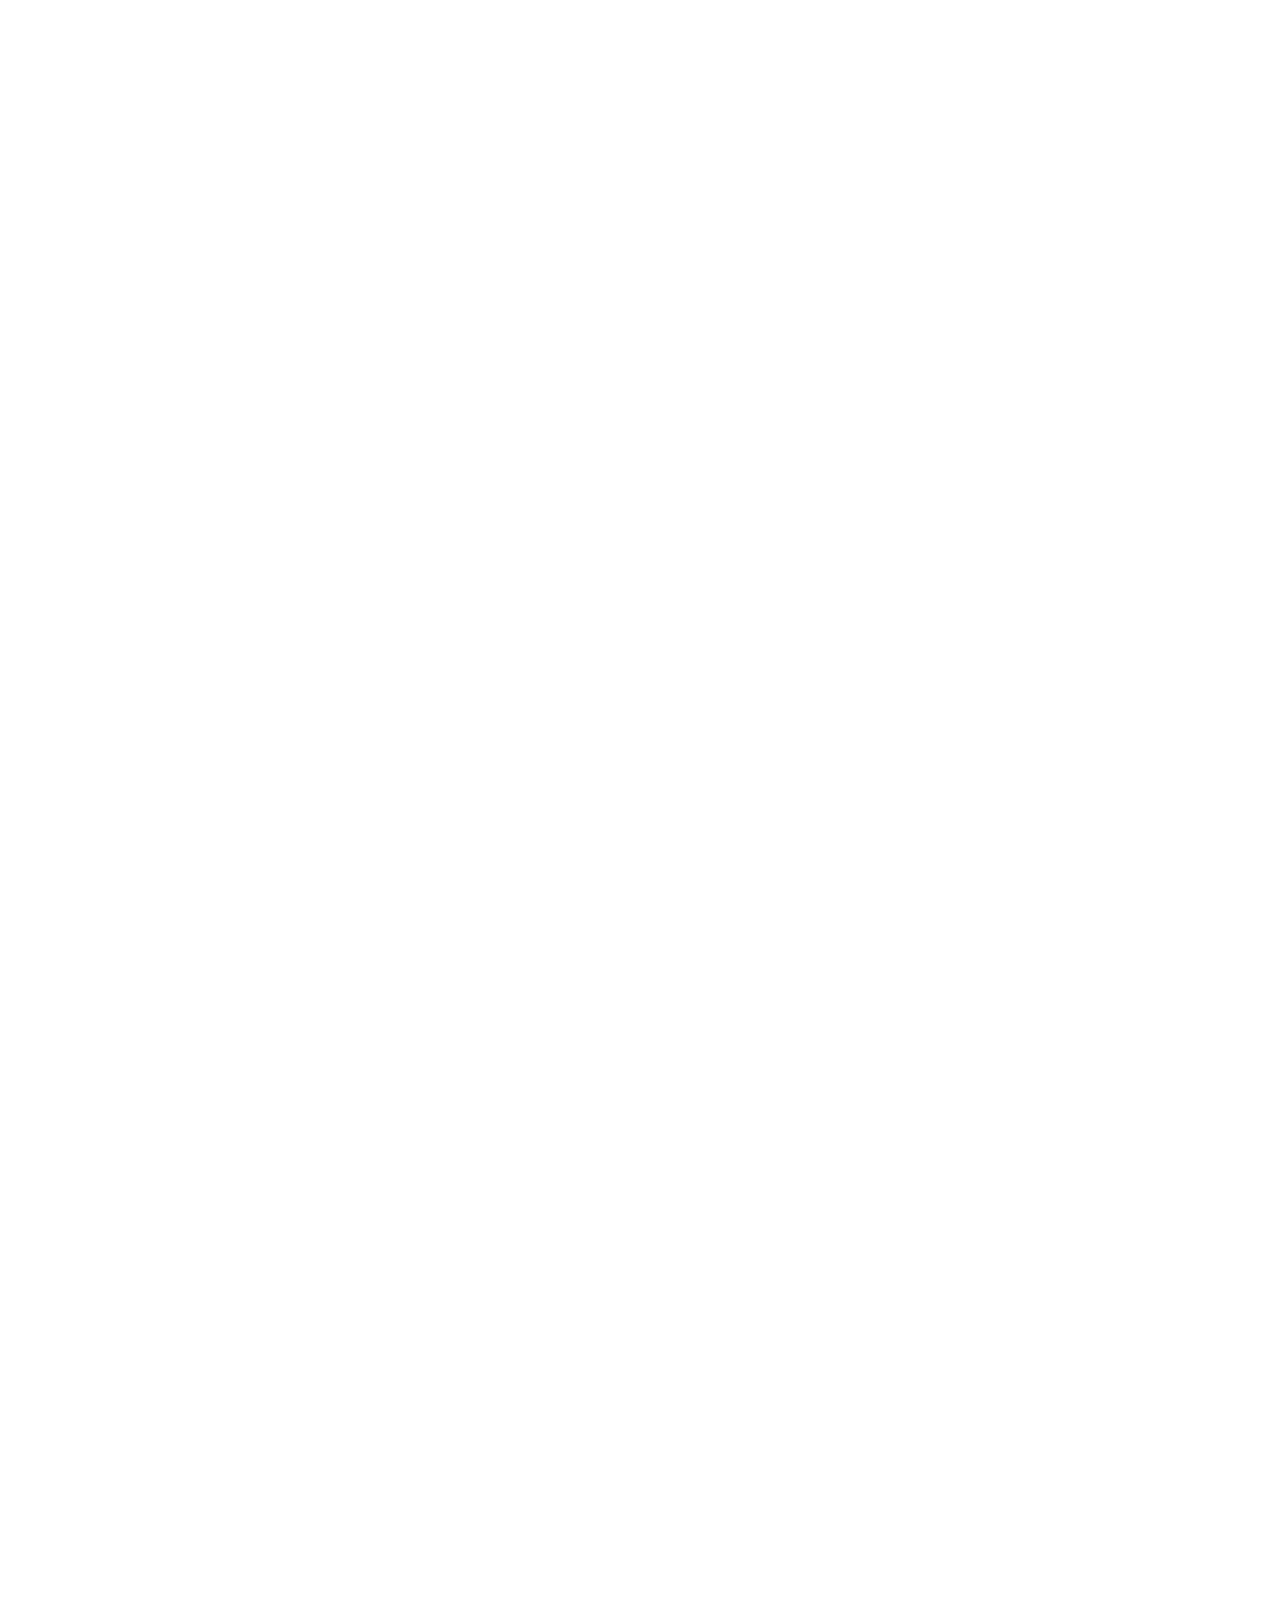
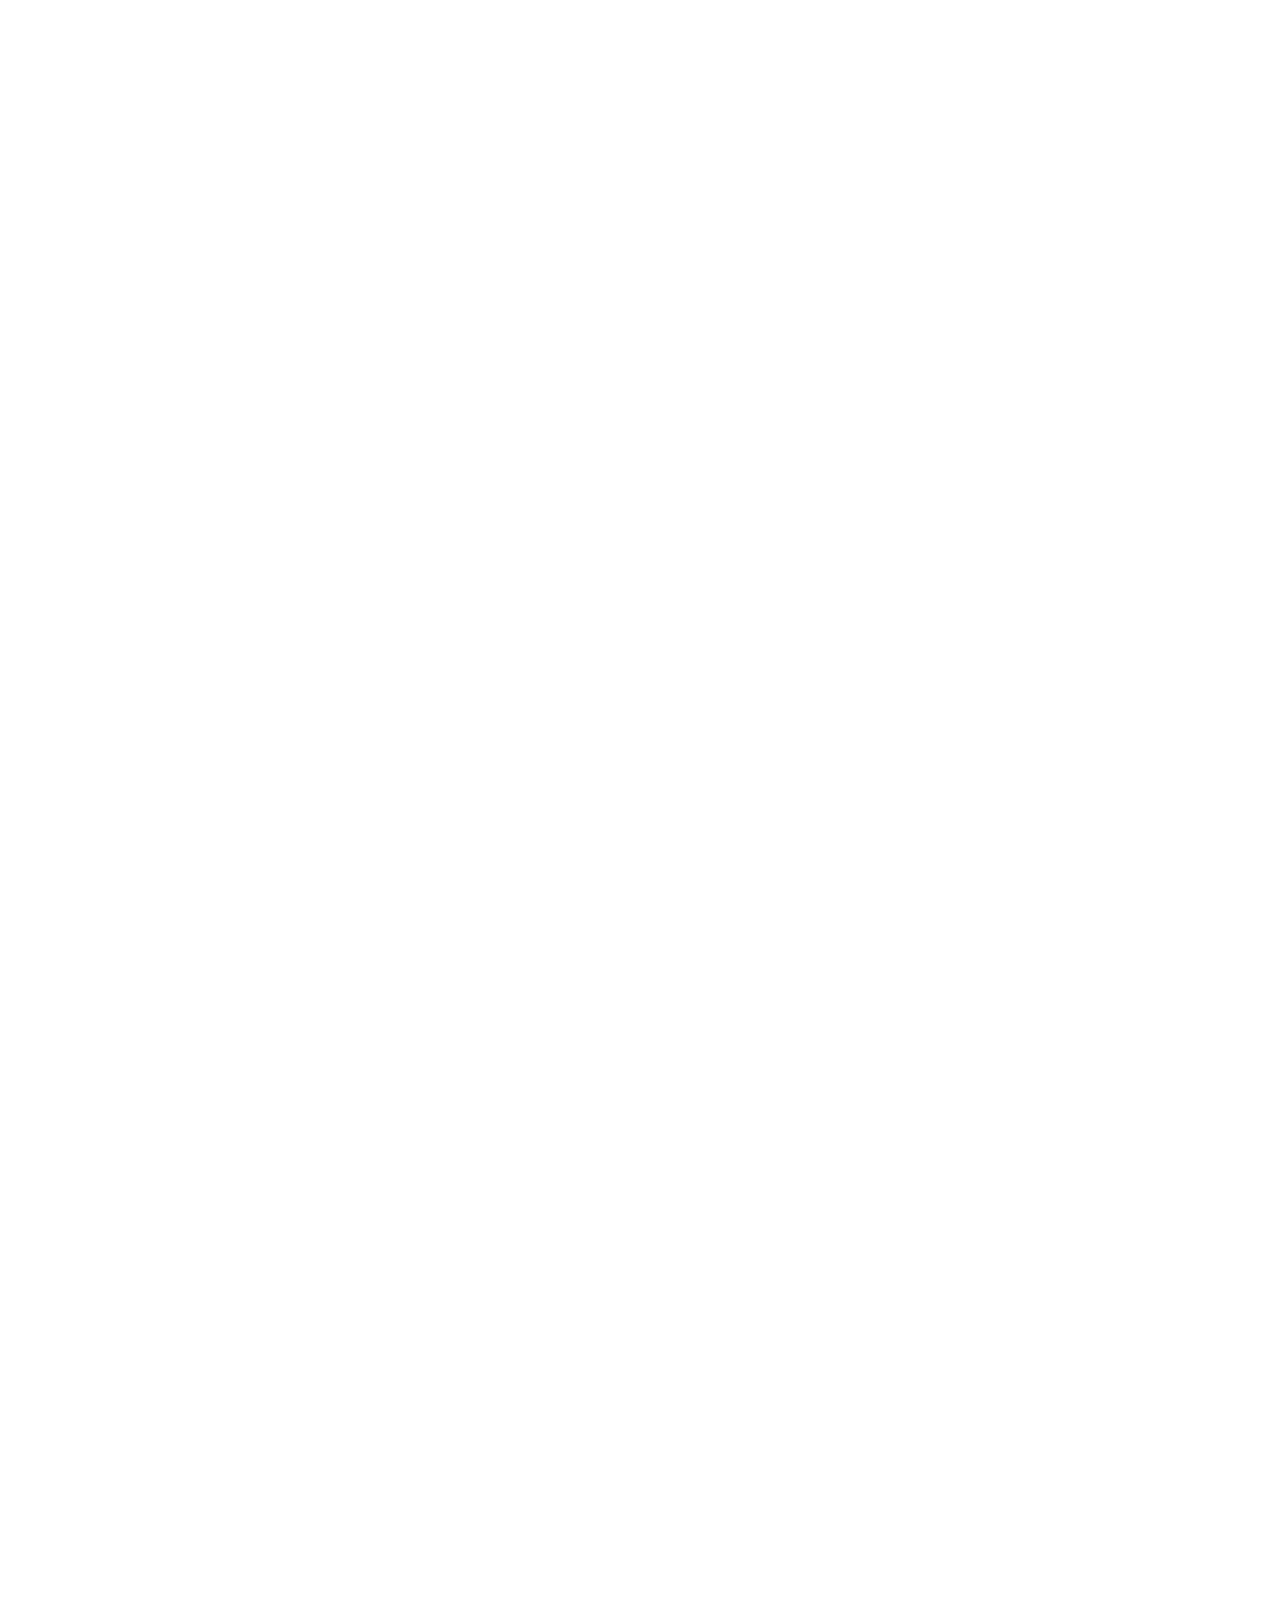
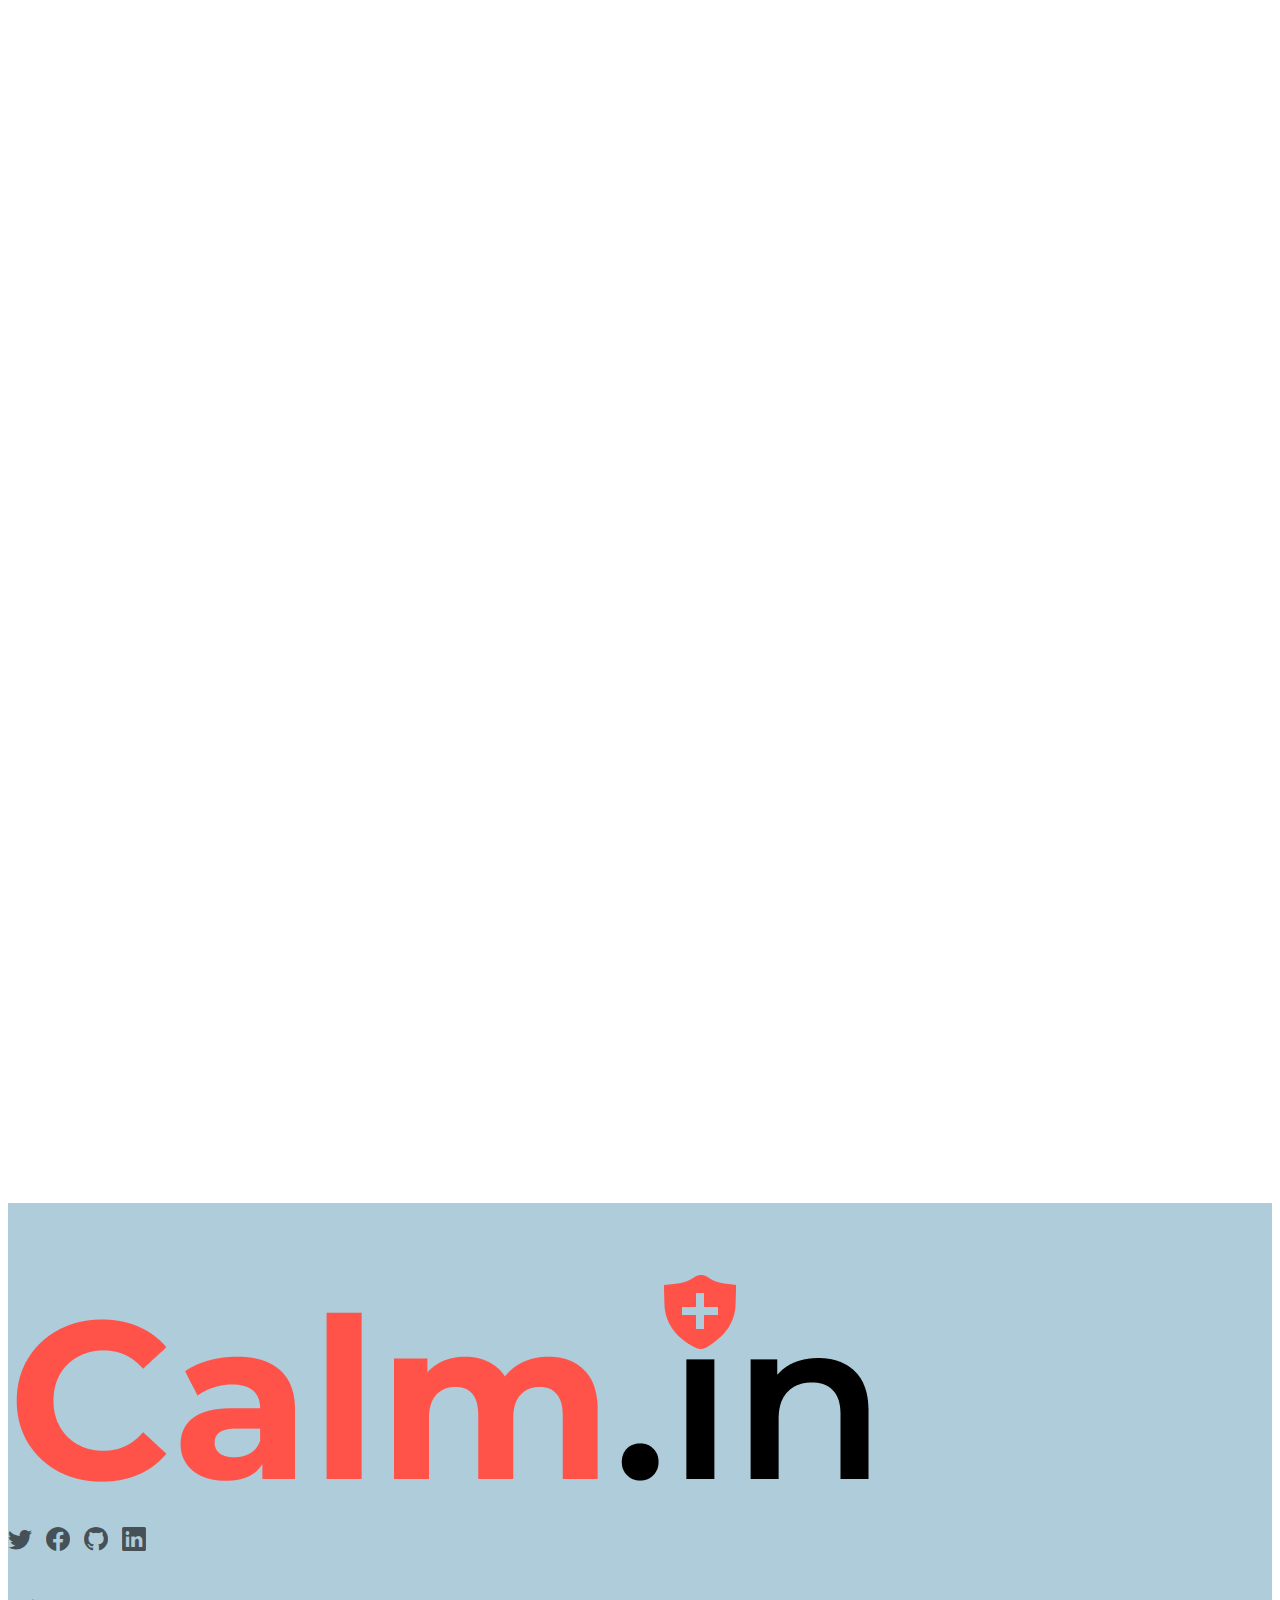
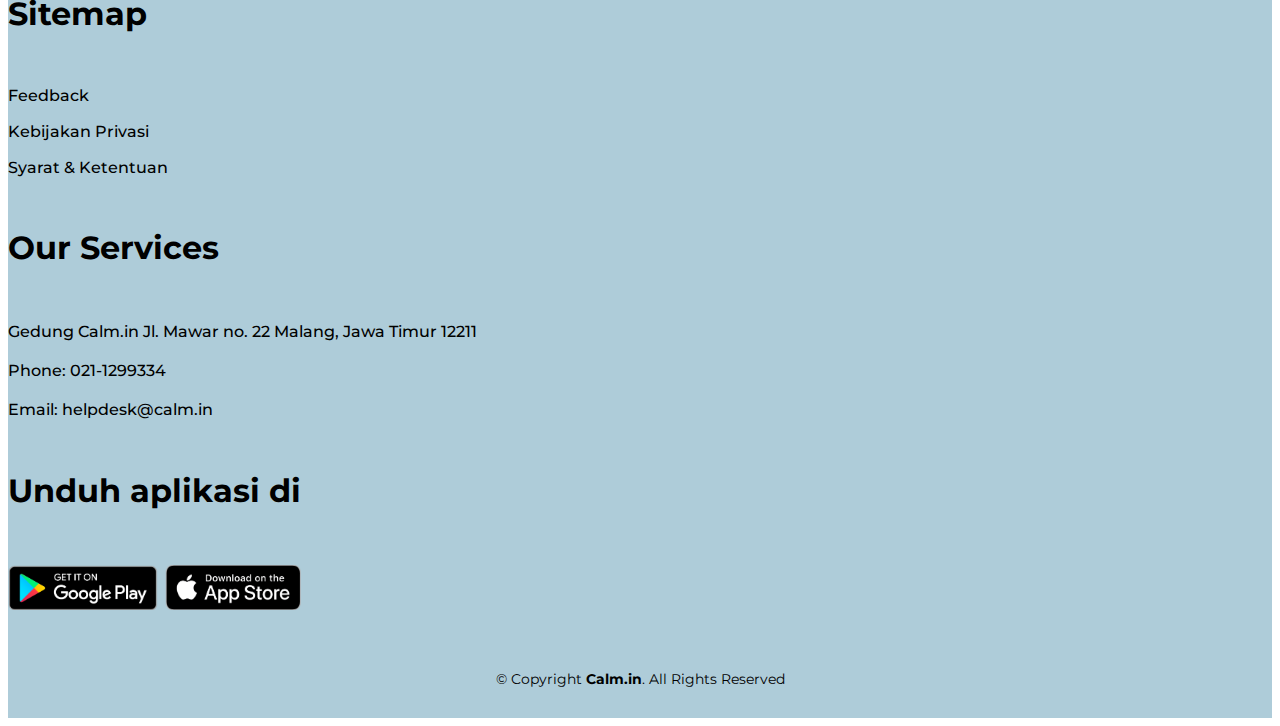
==== commit 82ab4b18: "Removed jquery to Vanilla JS" ====
--- a/index.html
+++ b/index.html
@@ -17,7 +17,10 @@
 			rel="stylesheet"
 		/>
 		<!-- AOS CSS -->
-		<link href="https://unpkg.com/aos@2.3.1/dist/aos.css" rel="stylesheet" />
+		<link
+			href="https://unpkg.com/aos@2.3.1/dist/aos.css"
+			rel="stylesheet"
+		/>
 		<!-- Swiper CSS -->
 		<link
 			rel="stylesheet"
@@ -68,9 +71,15 @@
 
 				<nav id="navbar" class="navbar">
 					<ul>
-						<li><a class="nav-link scrollto active" href=".">Beranda</a></li>
 						<li>
-							<a class="nav-link scrollto" href="artikel">Artikel</a>
+							<a class="nav-link scrollto active" href="."
+								>Beranda</a
+							>
+						</li>
+						<li>
+							<a class="nav-link scrollto" href="artikel"
+								>Artikel</a
+							>
 						</li>
 						<li>
 							<a class="nav-link scrollto" href="#">Layanan</a>
@@ -79,7 +88,9 @@
 							<a class="nav-link scrollto" href="#">Tentang</a>
 						</li>
 						<li>
-							<button class="getstarted scrollto disabled">Masuk</button>
+							<button class="getstarted scrollto disabled">
+								Masuk
+							</button>
 						</li>
 					</ul>
 					<i class="bi bi-list mobile-nav-toggle"></i>
@@ -89,15 +100,26 @@
 		<section id="hero" class="hero d-flex align-items-center">
 			<div class="container">
 				<div class="row">
-					<div class="col-lg-6 d-flex flex-column justify-content-center">
+					<div
+						class="
+							col-lg-6
+							d-flex
+							flex-column
+							justify-content-center
+						"
+					>
 						<h1 data-aos="fade-up">
 							Karena kesehatan mentalmu
 							<span class="number-one">No. 1 </span>
 						</h1>
-						<p class="hero-paragraph" data-aos="fade-up" data-aos-delay="400">
-							Konsultasi kesehatan mental, berbagi pengalaman, serta update
-							informasi mengenai kesehatan mental, semua dapat dilakukan di
-							Calm.in !
+						<p
+							class="hero-paragraph"
+							data-aos="fade-up"
+							data-aos-delay="400"
+						>
+							Konsultasi kesehatan mental, berbagi pengalaman,
+							serta update informasi mengenai kesehatan mental,
+							semua dapat dilakukan di Calm.in !
 						</p>
 						<div data-aos="fade-up" data-aos-delay="600">
 							<div
@@ -122,7 +144,9 @@
 									<i class="bi bi-arrow-right"></i>
 								</a>
 								<p class="text-gray">atau</p>
-								<a href="#problem" class="text-gray">Selengkapnya</a>
+								<a href="#problem" class="text-gray"
+									>Selengkapnya</a
+								>
 							</div>
 						</div>
 					</div>
@@ -151,7 +175,11 @@
 				<h1 data-aos="fade-up">Problematika Kesehatan Mental</h1>
 				<div class="row">
 					<div class="col-lg-4">
-						<div class="box" data-aos="fade-up" data-aos-delay="200">
+						<div
+							class="box"
+							data-aos="fade-up"
+							data-aos-delay="200"
+						>
 							<img
 								src="assets/img/undraw_medicine_b-1-ol 1.png"
 								class="img-fluid"
@@ -162,28 +190,37 @@
 					</div>
 
 					<div class="col-lg-4">
-						<div class="box" data-aos="fade-up" data-aos-delay="400">
+						<div
+							class="box"
+							data-aos="fade-up"
+							data-aos-delay="400"
+						>
 							<img
 								src="assets/img/undraw_thoughts_e-49-y 1.png"
 								class="img-fluid"
 								alt="Stigma negatif"
 							/>
 							<p>
-								Stigma negatif masyarakat terhadap para penderita gangguan
-								kesehatan mental.
+								Stigma negatif masyarakat terhadap para
+								penderita gangguan kesehatan mental.
 							</p>
 						</div>
 					</div>
 
 					<div class="col-lg-4">
-						<div class="box" data-aos="fade-up" data-aos-delay="600">
+						<div
+							class="box"
+							data-aos="fade-up"
+							data-aos-delay="600"
+						>
 							<img
 								src="assets/img/undraw_studying_s-3-l7 1.png"
 								class="img-fluid"
 								alt="Pengetahuan kesehatan mental"
 							/>
 							<p>
-								Minimnya pengetahuan serta kesadaran terhadap kesehatan mental.
+								Minimnya pengetahuan serta kesadaran terhadap
+								kesehatan mental.
 							</p>
 						</div>
 					</div>
@@ -209,9 +246,10 @@
 					<div class="col-lg-6">
 						<h1 data-aos="fade-up">Calm.in menjawab</h1>
 						<p data-aos="fade-up" data-aos-delay="400">
-							Calm.in hadir dalam rangka menjawab permasalahan yang sering
-							terjadi di dunia kesehatan mental. Melalui fitur serta layanan
-							Calm.in, kami harap dapat turut membantu mendorong kesejahteraan
+							Calm.in hadir dalam rangka menjawab permasalahan
+							yang sering terjadi di dunia kesehatan mental.
+							Melalui fitur serta layanan Calm.in, kami harap
+							dapat turut membantu mendorong kesejahteraan
 							kesehatan mental masyarakat.
 						</p>
 					</div>
@@ -227,7 +265,7 @@
 					</div>
 					<div class="right-title">
 						<a
-							href="artikel.html"
+							href="artikel"
 							class="fw-bold"
 							data-aos="fade-up"
 							data-aos-delay="800"
@@ -239,8 +277,12 @@
 					Update terus informasi kesehatan mental di sini!
 				</p>
 				<div class="row">
-					<div class="col-lg-4" data-aos="fade-up" data-aos-delay="200">
-						<div class="post-box">
+					<div
+						class="col-lg-4"
+						data-aos="fade-up"
+						data-aos-delay="200"
+					>
+						<div class="post-box disabled">
 							<div class="post-img">
 								<img
 									src="assets/img/article-1.jpg"
@@ -248,16 +290,24 @@
 									alt="Menjaga kesehatan mental"
 								/>
 							</div>
-							<h3 class="post-title">7 Cara Menjaga Kesehatan Mental</h3>
+							<h3 class="post-title">
+								7 Cara Menjaga Kesehatan Mental
+							</h3>
 							<div class="post-date">
-								<span style="font-weight: 600">Arturo Roman</span> | 30 November
-								2021
-							</div>
-						</div>
-					</div>
-
-					<div class="col-lg-4" data-aos="fade-up" data-aos-delay="400">
-						<div class="post-box">
+								<span style="font-weight: 600"
+									>Arturo Roman</span
+								>
+								| 30 November 2021
+							</div>
+						</div>
+					</div>
+
+					<div
+						class="col-lg-4"
+						data-aos="fade-up"
+						data-aos-delay="400"
+					>
+						<div class="post-box disabled">
 							<div class="post-img">
 								<img
 									src="assets/img/article-2.jpg"
@@ -265,16 +315,24 @@
 									alt="Be happy"
 								/>
 							</div>
-							<h3 class="post-title">Pentingnya Menjaga Kebahagiaan</h3>
+							<h3 class="post-title">
+								Pentingnya Menjaga Kebahagiaan
+							</h3>
 							<div class="post-date">
-								<span style="font-weight: 600">Robinson K.</span> | 20 November
-								2021
-							</div>
-						</div>
-					</div>
-
-					<div class="col-lg-4" data-aos="fade-up" data-aos-delay="600">
-						<div class="post-box">
+								<span style="font-weight: 600"
+									>Robinson K.</span
+								>
+								| 20 November 2021
+							</div>
+						</div>
+					</div>
+
+					<div
+						class="col-lg-4"
+						data-aos="fade-up"
+						data-aos-delay="600"
+					>
+						<div class="post-box disabled">
 							<div class="post-img">
 								<img
 									src="assets/img/article-3.jpg"
@@ -282,10 +340,14 @@
 									alt="No more burnout"
 								/>
 							</div>
-							<h3 class="post-title">Cara Ampuh Mengatasi Burnout</h3>
+							<h3 class="post-title">
+								Cara Ampuh Mengatasi Burnout
+							</h3>
 							<div class="post-date">
-								<span style="font-weight: 600">Julia Roberts</span> | 12 Agustus
-								2021
+								<span style="font-weight: 600"
+									>Julia Roberts</span
+								>
+								| 12 Agustus 2021
 							</div>
 						</div>
 					</div>
@@ -315,7 +377,8 @@
 								data-bs-toggle="collapse"
 								class="collapse"
 								data-bs-target="#faq-list-1"
-								>Apasih Calm.in itu? <i class="bi bi-chevron-down icon-show"></i
+								>Apasih Calm.in itu?
+								<i class="bi bi-chevron-down icon-show"></i
 								><i class="bi bi-chevron-up icon-close"></i
 							></a>
 							<div
@@ -323,7 +386,10 @@
 								class="collapse show"
 								data-bs-parent=".faq-list"
 							>
-								<p>Calm.in adalah aplikasi pembantu kesehatan mentalmu:)</p>
+								<p>
+									Calm.in adalah aplikasi pembantu kesehatan
+									mentalmu:)
+								</p>
 							</div>
 						</li>
 
@@ -337,11 +403,16 @@
 								<i class="bi bi-chevron-down icon-show"></i
 								><i class="bi bi-chevron-up icon-close"></i
 							></a>
-							<div id="faq-list-2" class="collapse" data-bs-parent=".faq-list">
+							<div
+								id="faq-list-2"
+								class="collapse"
+								data-bs-parent=".faq-list"
+							>
 								<p>
-									Cara untuk memanfaatkan layanan Calm.in sangat mudah! Kamu
-									hanya perlu mengunjungi halaman layanan lalu ikuti
-									langkah-langkah yang tertera!
+									Cara untuk memanfaatkan layanan Calm.in
+									sangat mudah! Kamu hanya perlu mengunjungi
+									halaman layanan lalu ikuti langkah-langkah
+									yang tertera!
 								</p>
 							</div>
 						</li>
@@ -352,15 +423,21 @@
 								data-bs-toggle="collapse"
 								data-bs-target="#faq-list-3"
 								class="collapsed"
-								>Apakah Calm.in dapat dimanfaatkan secara gratis?
+								>Apakah Calm.in dapat dimanfaatkan secara
+								gratis?
 								<i class="bi bi-chevron-down icon-show"></i
 								><i class="bi bi-chevron-up icon-close"></i
 							></a>
-							<div id="faq-list-3" class="collapse" data-bs-parent=".faq-list">
+							<div
+								id="faq-list-3"
+								class="collapse"
+								data-bs-parent=".faq-list"
+							>
 								<p>
-									Calm.in hadir dalam mode gratis serta berbayar. Tentunya mode
-									berbayar memungkinkan kamu untuk memanfaatkan fitur Calm.in
-									secara tidak terbatas!
+									Calm.in hadir dalam mode gratis serta
+									berbayar. Tentunya mode berbayar
+									memungkinkan kamu untuk memanfaatkan fitur
+									Calm.in secara tidak terbatas!
 								</p>
 							</div>
 						</li>
@@ -375,11 +452,16 @@
 								<i class="bi bi-chevron-down icon-show"></i
 								><i class="bi bi-chevron-up icon-close"></i
 							></a>
-							<div id="faq-list-4" class="collapse" data-bs-parent=".faq-list">
+							<div
+								id="faq-list-4"
+								class="collapse"
+								data-bs-parent=".faq-list"
+							>
 								<p>
-									Pastikan kamu menggunakan aplikasi Calm.in secara berbayar
-									baru setelah itu kamu akan diarahkan untuk berkonsultasi
-									dengan ahli psikologi.
+									Pastikan kamu menggunakan aplikasi Calm.in
+									secara berbayar baru setelah itu kamu akan
+									diarahkan untuk berkonsultasi dengan ahli
+									psikologi.
 								</p>
 							</div>
 						</li>
@@ -390,14 +472,20 @@
 								data-bs-toggle="collapse"
 								data-bs-target="#faq-list-5"
 								class="collapsed"
-								>Bagaimana cara bergabung ke grup konsultasi kesehatan mental?
+								>Bagaimana cara bergabung ke grup konsultasi
+								kesehatan mental?
 								<i class="bi bi-chevron-down icon-show"></i
 								><i class="bi bi-chevron-up icon-close"></i
 							></a>
-							<div id="faq-list-5" class="collapse" data-bs-parent=".faq-list">
+							<div
+								id="faq-list-5"
+								class="collapse"
+								data-bs-parent=".faq-list"
+							>
 								<p>
-									Caranya sangat mudah! Kamu hanya tinggal membuka menu layanan
-									setelah itu kamu akan diarahkan untuk bergabung ke grup
+									Caranya sangat mudah! Kamu hanya tinggal
+									membuka menu layanan setelah itu kamu akan
+									diarahkan untuk bergabung ke grup
 									konsultasi!
 								</p>
 							</div>
@@ -410,7 +498,14 @@
 			<div class="footer-top">
 				<div class="container">
 					<div class="row gy-4">
-						<div class="col-lg-3 col-7 footer-info text-center mx-auto">
+						<div
+							class="
+								col-lg-3 col-7
+								footer-info
+								text-center
+								mx-auto
+							"
+						>
 							<div class="col-lg-10 col-md-5 mx-auto">
 								<a
 									href="javascript:window.location.href=window.location.href"
@@ -424,10 +519,18 @@
 								</a>
 							</div>
 							<div class="social-links mt-3">
-								<a href="#" class="twitter"><i class="bi bi-twitter"></i></a>
-								<a href="#" class="facebook"><i class="bi bi-facebook"></i></a>
-								<a href="#" class="instagram"><i class="bi bi-github"></i></a>
-								<a href="#" class="linkedin"><i class="bi bi-linkedin"></i></a>
+								<a href="#" class="twitter"
+									><i class="bi bi-twitter"></i
+								></a>
+								<a href="#" class="facebook"
+									><i class="bi bi-facebook"></i
+								></a>
+								<a href="#" class="instagram"
+									><i class="bi bi-github"></i
+								></a>
+								<a href="#" class="linkedin"
+									><i class="bi bi-linkedin"></i
+								></a>
 							</div>
 						</div>
 
@@ -450,7 +553,8 @@
 							<h4>Our Services</h4>
 							<ul>
 								<li>
-									Gedung Calm.in Jl. Mawar no. 22 Malang, Jawa Timur 12211
+									Gedung Calm.in Jl. Mawar no. 22 Malang, Jawa
+									Timur 12211
 								</li>
 								<li>Phone: 021-1299334</li>
 								<li>Email: helpdesk@calm.in</li>
@@ -491,10 +595,12 @@
 				</div>
 			</div>
 		</footer>
-		<div class="back-to-top d-flex align-items-center justify-content-center">
+		<div
+			class="back-to-top d-flex align-items-center justify-content-center"
+		>
 			<i class="bi bi-arrow-up-short"></i>
 		</div>
-		<div class="spinner">
+		<div class="spinner show">
 			<div class="bounce1"></div>
 			<div class="bounce2"></div>
 			<div class="bounce3"></div>
@@ -504,7 +610,6 @@
 			integrity="sha384-gtEjrD/SeCtmISkJkNUaaKMoLD0//ElJ19smozuHV6z3Iehds+3Ulb9Bn9Plx0x4"
 			crossorigin="anonymous"
 		></script>
-		<script src="assets/js/jquery-3.6.0.min.js"></script>
 		<script src="assets/js/sweetalert2/dist/sweetalert2.all.min.js"></script>
 		<script src="https://unpkg.com/swiper@7/swiper-bundle.min.js"></script>
 		<script src="https://unpkg.com/aos@2.3.1/dist/aos.js"></script>
--- a/assets/css/style.css
+++ b/assets/css/style.css
@@ -775,6 +775,17 @@
 /*--------------------------------------------------------------
 # Preloader
 --------------------------------------------------------------*/
+.show {
+	display: flex;
+	opacity: 1;
+}
+
+.hide {
+	opacity: 0;
+	display: none;
+	transition: all 500ms;
+}
+
 .spinner {
 	position: fixed;
 	top: 0;
@@ -783,7 +794,6 @@
 	bottom: 0;
 	background-color: var(--color-primary);
 	z-index: 999999;
-	display: flex;
 	justify-content: center;
 	align-items: center;
 }
